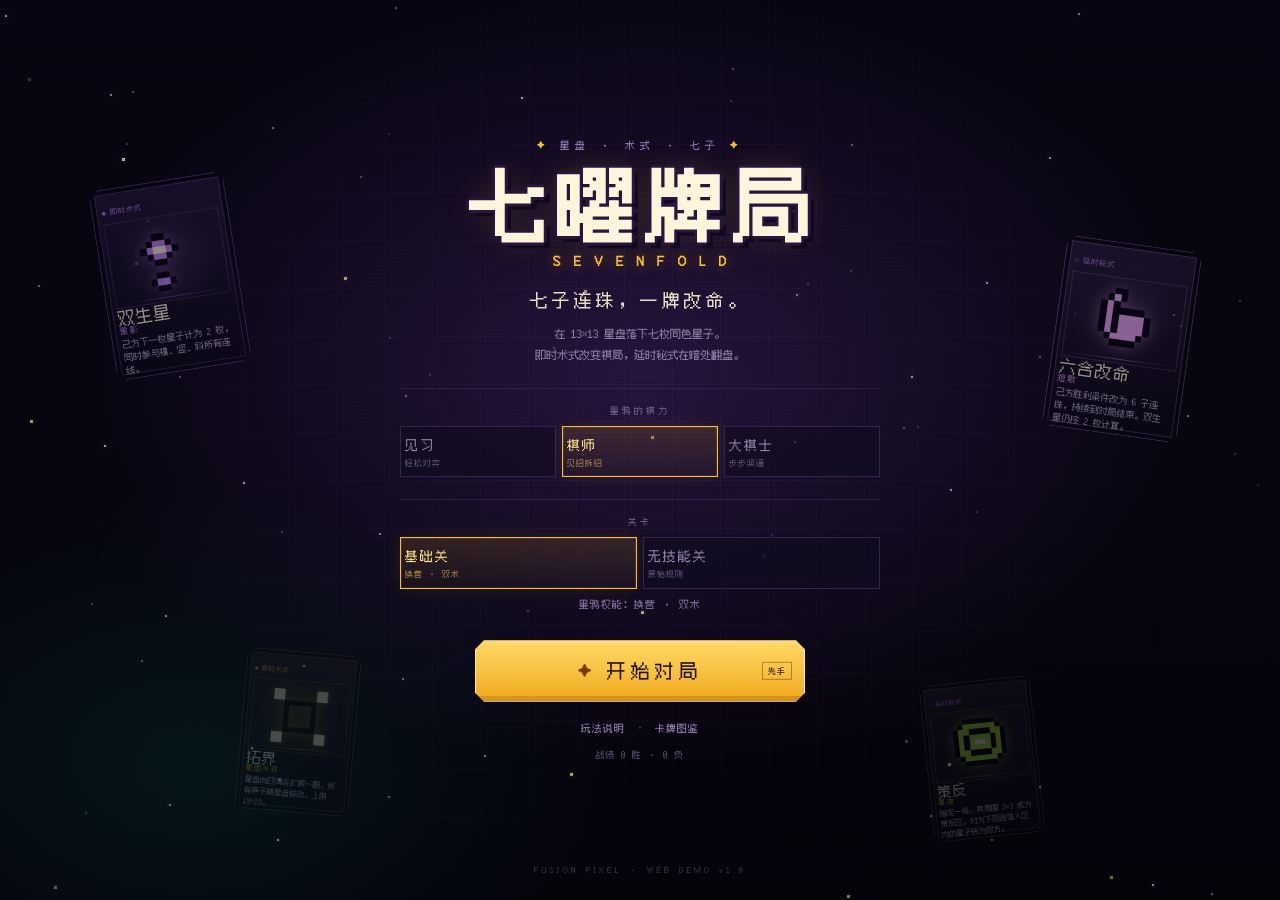
==== index.html @ 51d4e23a "七曜牌局 v0.3：关卡设置 + BOSS 权能（换营 / 双术），AI 强化" ====
<!DOCTYPE html>
<html lang="zh-CN">
<head>
  <meta charset="UTF-8">
  <meta name="viewport" content="width=device-width, initial-scale=1.0, viewport-fit=cover">
  <meta name="theme-color" content="#090711">
  <meta name="description" content="七曜牌局：七子连珠与卡牌术式结合的像素风策略游戏。">
  <title>七曜牌局 · SEVENFOLD</title>
  <link rel="icon" href="assets/favicon.svg" type="image/svg+xml">
  <link rel="stylesheet" href="styles.css">
</head>
<body>
  <div class="app" id="app">
    <div class="bg-layer" aria-hidden="true">
      <div class="bg-stars" id="bgStars"></div>
      <div class="bg-grid"></div>
      <div class="bg-glow bg-glow--a"></div>
      <div class="bg-glow bg-glow--b"></div>
      <div class="scanlines"></div>
    </div>

    <header class="topbar">
      <div class="brand">
        <span class="brand-sigil" aria-hidden="true">✦</span>
        <div class="brand-text">
          <strong>七曜牌局</strong>
          <span>SEVENFOLD</span>
        </div>
      </div>

      <div class="turn-hud" id="turnHud">
        <span class="turn-round" id="roundLabel">ROUND 01</span>
        <span class="turn-badge" id="turnBadge"><i></i>你的回合</span>
      </div>

      <nav class="top-actions" aria-label="游戏菜单">
        <button class="pixel-btn pixel-btn--ghost" id="helpBtn" type="button">玩法</button>
        <button class="pixel-btn pixel-btn--ghost" id="codexBtn" type="button">图鉴</button>
        <button class="icon-btn" id="soundBtn" type="button" aria-label="切换音效" aria-pressed="true" title="音效开关">
          <span class="sound-on">♪</span><span class="sound-off">×</span>
        </button>
      </nav>
    </header>

    <main class="game-grid" id="gameGrid">
      <aside class="panel rival-panel" aria-label="对手信息">
        <div class="panel-corners" aria-hidden="true"></div>
        <div class="rival-head">
          <div class="avatar avatar--ai" id="aiAvatar" aria-hidden="true"></div>
          <div>
            <p class="eyebrow">后手 · 弈者</p>
            <h2 class="fighter-name">墨鸦</h2>
            <p class="fighter-sub">THE CROW</p>
          </div>
        </div>

        <div class="goal-box">
          <span class="goal-label">胜利条件</span>
          <strong id="aiGoal">七子连珠</strong>
          <span class="goal-pips" id="aiGoalPips"></span>
        </div>

        <div class="rival-stats">
          <div class="stat">
            <span class="stat-label">手牌</span>
            <strong id="aiHandCount">5</strong>
          </div>
          <div class="stat">
            <span class="stat-label">牌库</span>
            <strong id="aiDeckCount">21</strong>
          </div>
          <div class="stat">
            <span class="stat-label">暗牌</span>
            <strong class="accent-violet" id="aiSecretCount">0</strong>
          </div>
        </div>

        <div class="secret-rail">
          <div class="rail-title"><span>墨鸦的暗牌</span><span class="rail-line"></span></div>
          <div class="secret-slots" id="aiSecrets">
            <span class="empty-note">尚无可疑气息</span>
          </div>
        </div>

        <div class="aura-line" id="aiAura" hidden>
          <span class="aura-icon">◈</span>
          <span id="aiAuraText"></span>
        </div>

        <div class="boss-line" id="bossLine" hidden>
          <span class="boss-tag">权能</span>
          <span id="bossSkillText"></span>
          <span class="boss-meter" id="bossCampMeter" hidden></span>
        </div>

        <blockquote class="crow-quote" id="crowQuote">“星路已定，何必挣扎。”</blockquote>

        <div class="panel-scan" aria-hidden="true"></div>
      </aside>

      <section class="board-stage" aria-label="星盘">
        <div class="board-hood">
          <div class="board-caption-top">
            <span class="tiny-label">ASTRAL BOARD</span>
            <span id="boardSizeLabel">13 × 13</span>
          </div>

          <div class="board-frame">
            <span class="frame-corner tl" aria-hidden="true"></span>
            <span class="frame-corner tr" aria-hidden="true"></span>
            <span class="frame-corner bl" aria-hidden="true"></span>
            <span class="frame-corner br" aria-hidden="true"></span>

            <div class="board-coords">
              <span class="coord-corner" aria-hidden="true">＋</span>
              <div class="coord-top" id="coordTop" aria-hidden="true"></div>
              <div class="coord-left" id="coordLeft" aria-hidden="true"></div>
              <div class="board" id="board" role="grid" aria-label="13乘13星盘"></div>
            </div>

            <div class="board-fx" id="boardFx" aria-hidden="true">
              <div class="fx-toast" id="fxToast"></div>
              <svg class="win-line" id="winLine" viewBox="0 0 100 100" preserveAspectRatio="none">
                <line id="winLineGlow" x1="0" y1="0" x2="100" y2="100"></line>
                <line id="winLineCore" x1="0" y1="0" x2="100" y2="100"></line>
              </svg>
            </div>
          </div>

          <div class="board-status">
            <span class="legend"><i class="legend-dot legend-dot--player"></i>星火 · 你</span>
            <span class="legend"><i class="legend-dot legend-dot--ai"></i>烬羽 · 墨鸦</span>
            <span class="legend legend--last"><i class="legend-dot legend-dot--last"></i>最后一手</span>
          </div>
        </div>
        <div class="board-hint" id="boardHint" aria-live="polite">点击手牌发动术式，或直接在星盘落子。</div>
      </section>

      <aside class="panel intel-panel" aria-label="情报与记录">
        <div class="panel-corners" aria-hidden="true"></div>
        <div class="card-inspector" id="cardInspector"></div>
        <div class="log-panel">
          <div class="rail-title">
            <span>战局记录</span>
            <span class="log-count" id="logCount">00</span>
          </div>
          <div class="log-list" id="logList" aria-live="polite"></div>
        </div>
      </aside>
    </main>

    <section class="player-dock" aria-label="你的手牌与操作">
      <div class="player-identity">
        <div class="avatar avatar--player" id="playerAvatar" aria-hidden="true"></div>
        <div class="identity-text">
          <p class="eyebrow">先手 · 星使</p>
          <h2 class="fighter-name">游星</h2>
          <div class="goal-inline">
            <span id="playerGoal">七子连珠</span>
            <span class="goal-pips" id="playerGoalPips"></span>
          </div>
        </div>
        <div class="player-badges" id="playerBadges"></div>
      </div>

      <div class="hand-zone">
        <div class="hand-head">
          <span class="hand-label">你的手牌 <b id="playerHandCount">5</b>/7</span>
          <span class="deck-counter">牌库 <b id="playerDeckCount">21</b> · 弃牌 <b id="playerDiscardCount">0</b></span>
        </div>
        <div class="hand" id="hand" role="list" aria-label="你的手牌"></div>
      </div>

      <div class="action-dock">
        <div class="phase-track" aria-hidden="true">
          <span data-phase="main">即时</span>
          <i></i>
          <span data-phase="place">落子</span>
          <i></i>
          <span data-phase="post">秘式</span>
        </div>
        <div class="action-buttons">
          <button class="pixel-btn pixel-btn--ghost" id="cancelBtn" type="button" hidden>取消选择</button>
          <button class="pixel-btn pixel-btn--primary" id="endTurnBtn" type="button" disabled>结束回合 <kbd>E</kbd></button>
        </div>
        <p class="action-hint" id="actionHint">选择一张即时术式，或直接落子。</p>
      </div>
    </section>

    <div class="screen title-screen" id="titleScreen">
      <div class="title-stars" aria-hidden="true"></div>
      <div class="title-cards" id="titleCards" aria-hidden="true"></div>
      <div class="title-content">
        <p class="title-kicker"><span>✦</span> 星盘 · 术式 · 七子 <span>✦</span></p>
        <h1 class="title-logo">
          <span class="title-logo-cn">七曜牌局</span>
          <span class="title-logo-en">SEVENFOLD</span>
        </h1>
        <p class="title-tagline">七子连珠，一牌改命。</p>
        <p class="title-desc">在 13×13 星盘落下七枚同色星子。<br>即时术式改变棋局，延时秘式在暗处翻盘。</p>

        <div class="difficulty-picker" id="difficultyPicker" role="group" aria-label="选择对手难度">
          <span class="difficulty-label">墨鸦的棋力</span>
          <div class="difficulty-options">
            <button type="button" class="diff-btn" data-diff="easy"><b>见习</b><small>轻松对弈</small></button>
            <button type="button" class="diff-btn is-active" data-diff="normal"><b>棋师</b><small>见招拆招</small></button>
            <button type="button" class="diff-btn" data-diff="hard"><b>大棋士</b><small>步步紧逼</small></button>
          </div>
        </div>

        <div class="difficulty-picker level-picker" id="levelPicker" role="group" aria-label="选择关卡">
          <span class="difficulty-label">关卡</span>
          <div class="difficulty-options">
            <button type="button" class="diff-btn" data-level="basic"><b>基础关</b><small>换营 · 双术</small></button>
            <button type="button" class="diff-btn" data-level="plain"><b>无技能关</b><small>原始规则</small></button>
          </div>
        </div>
        <p class="level-line" id="levelLine">墨鸦权能：换营 · 双术</p>

        <button class="start-btn" id="startBtn" type="button">
          <span class="start-glyph">✦</span>
          <span>开始对局</span>
          <small>先手</small>
        </button>

        <div class="title-links">
          <button type="button" data-open="help">玩法说明</button>
          <span>·</span>
          <button type="button" data-open="codex">卡牌图鉴</button>
        </div>
        <p class="record-line" id="recordLine">战绩 0 胜 · 0 负</p>
      </div>
      <p class="title-footer">FUSION PIXEL · WEB DEMO v1.0</p>
    </div>

    <div class="screen result-screen" id="resultScreen" hidden>
      <div class="result-panel">
        <p class="result-kicker" id="resultKicker">星盘终局</p>
        <h2 class="result-title" id="resultTitle">七曜归位</h2>
        <p class="result-sub" id="resultSub"></p>
        <div class="result-line" id="resultLine"></div>
        <div class="result-stats" id="resultStats"></div>
        <div class="result-actions">
          <button class="pixel-btn pixel-btn--primary" id="rematchBtn" type="button">再来一局</button>
          <button class="pixel-btn pixel-btn--ghost" id="backTitleBtn" type="button">返回标题</button>
        </div>
      </div>
    </div>

    <div class="modal" id="modal" hidden>
      <div class="modal-backdrop" data-close-modal></div>
      <section class="modal-card" role="dialog" aria-modal="true" aria-labelledby="modalTitle">
        <header class="modal-head">
          <div>
            <p class="eyebrow" id="modalKicker">ARCHIVE</p>
            <h2 id="modalTitle">档案</h2>
          </div>
          <button class="modal-close" type="button" data-close-modal aria-label="关闭">×</button>
        </header>
        <div class="modal-body" id="modalBody"></div>
      </section>
    </div>

    <div class="toast-layer" id="toastLayer" aria-live="assertive"></div>
  </div>

  <script src="js/cards.js"></script>
  <script src="js/levels.js"></script>
  <script src="js/engine.js"></script>
  <script src="js/ai.js"></script>
  <script src="js/ui.js"></script>
</body>
</html>
---- styles.css ----
/* =========================================================
   七曜牌局 · SEVENFOLD
   像素风 UI / 纯 CSS 视觉系统
   ========================================================= */

@font-face {
  font-family: "Fusion Pixel";
  src: url("assets/fusion-pixel.woff2") format("woff2");
  font-weight: 400;
  font-style: normal;
  font-display: swap;
}

:root {
  --bg: #07050f;
  --bg-deep: #04030a;
  --ink: #0a0716;
  --panel: #100b20;
  --panel-2: #17102c;
  --panel-3: #1d1436;
  --line: #2d2149;
  --line-soft: #211735;
  --line-bright: #524074;
  --text: #f2ead9;
  --text-soft: #c9c0dd;
  --muted: #9287ad;
  --dim: #6b6188;
  --player: #5eead4;
  --player-mid: #2dd4bf;
  --player-deep: #0f766e;
  --ai: #fb7185;
  --ai-mid: #f43f5e;
  --ai-deep: #9f1239;
  --gold: #fbbf24;
  --gold-pale: #fde68a;
  --gold-deep: #78500a;
  --violet: #c084fc;
  --violet-deep: #6d28d9;
  --danger: #fb7185;
  --font-pixel: "Fusion Pixel", "Microsoft YaHei", "PingFang SC", monospace;
  --font-ui: "Fusion Pixel", "Microsoft YaHei", "PingFang SC", sans-serif;
  --shadow-pixel: 4px 4px 0 rgba(0, 0, 0, 0.55);
  --frame-pad: 10px;
  --coord: 19px;
  --board-size: min(55vh, 590px);
}

* { box-sizing: border-box; }

html, body {
  margin: 0;
  padding: 0;
  min-height: 100%;
  background: var(--bg);
  color: var(--text);
  font-family: var(--font-ui);
  font-size: 14px;
  line-height: 1.55;
  -webkit-font-smoothing: none;
  -moz-osx-font-smoothing: grayscale;
  text-rendering: geometricPrecision;
}

body {
  min-height: 100dvh;
  overflow-x: hidden;
  background:
    radial-gradient(1200px 700px at 52% -10%, rgba(109, 40, 217, 0.14), transparent 60%),
    radial-gradient(800px 500px at 100% 100%, rgba(45, 212, 191, 0.06), transparent 65%),
    var(--bg);
}

button, input, textarea { font: inherit; color: inherit; }
button { -webkit-tap-highlight-color: transparent; }
::selection { background: var(--gold); color: #100b20; }

[hidden] { display: none !important; }

.sr-only {
  position: absolute !important;
  width: 1px; height: 1px;
  padding: 0; margin: -1px;
  overflow: hidden; clip: rect(0, 0, 0, 0);
  white-space: nowrap; border: 0;
}

:focus-visible {
  outline: 2px solid var(--gold);
  outline-offset: 3px;
}

/* ---------- background ---------- */

.bg-layer {
  position: fixed;
  inset: 0;
  z-index: 0;
  pointer-events: none;
  overflow: hidden;
}

.bg-stars, .title-stars {
  position: absolute;
  inset: 0;
  image-rendering: pixelated;
}

.bg-star {
  position: absolute;
  width: 2px;
  height: 2px;
  background: #c9c0dd;
  opacity: 0.32;
  box-shadow: 0 0 4px rgba(201, 192, 221, 0.5);
  animation: twinkle var(--dur, 3s) steps(2) infinite;
  animation-delay: var(--delay, 0s);
}

.bg-grid {
  position: absolute;
  inset: 0;
  opacity: 0.18;
  background-image:
    linear-gradient(rgba(90, 70, 130, 0.22) 1px, transparent 1px),
    linear-gradient(90deg, rgba(90, 70, 130, 0.22) 1px, transparent 1px);
  background-size: 40px 40px;
  mask-image: radial-gradient(circle at 50% 35%, black, transparent 74%);
}

.bg-glow {
  position: absolute;
  border-radius: 50%;
  filter: blur(80px);
  opacity: 0.45;
}
.bg-glow--a {
  width: 520px; height: 520px;
  left: 8%; top: 6%;
  background: rgba(45, 212, 191, 0.08);
}
.bg-glow--b {
  width: 620px; height: 620px;
  right: 3%; bottom: -10%;
  background: rgba(190, 24, 93, 0.08);
}

.scanlines {
  position: absolute;
  inset: 0;
  background: repeating-linear-gradient(
    to bottom,
    transparent 0,
    transparent 2px,
    rgba(0, 0, 0, 0.18) 3px,
    transparent 4px
  );
  opacity: 0.32;
  mix-blend-mode: multiply;
}

/* ---------- app shell ---------- */

.app {
  position: relative;
  z-index: 1;
  width: 100%;
  min-height: 100dvh;
  padding: 14px 22px 18px;
  display: flex;
  flex-direction: column;
  gap: 12px;
}

.topbar {
  height: 54px;
  flex: 0 0 auto;
  display: grid;
  grid-template-columns: 1fr auto 1fr;
  align-items: center;
  gap: 16px;
  border-bottom: 1px solid var(--line-soft);
  position: relative;
}
.topbar::after {
  content: "";
  position: absolute;
  left: 0; right: 0; bottom: -2px;
  height: 1px;
  background: linear-gradient(90deg, transparent, rgba(192, 132, 252, 0.25), transparent);
}

.brand {
  display: flex;
  align-items: center;
  gap: 10px;
  min-width: 0;
}
.brand-sigil {
  width: 34px;
  height: 34px;
  display: grid;
  place-items: center;
  color: var(--gold);
  font-size: 17px;
  background:
    linear-gradient(135deg, rgba(251, 191, 36, 0.16), rgba(192, 132, 252, 0.05));
  border: 1px solid #5d4522;
  clip-path: polygon(8px 0, calc(100% - 8px) 0, 100% 8px, 100% calc(100% - 8px), calc(100% - 8px) 100%, 8px 100%, 0 calc(100% - 8px), 0 8px);
  text-shadow: 0 0 10px rgba(251, 191, 36, 0.7);
}
.brand-text { display: flex; flex-direction: column; line-height: 1.05; }
.brand-text strong { font-size: 19px; letter-spacing: 3px; }
.brand-text span {
  font-size: 9px;
  color: var(--muted);
  letter-spacing: 3px;
  margin-top: 4px;
}

.turn-hud {
  display: flex;
  align-items: center;
  gap: 10px;
  padding: 5px 8px 5px 12px;
  border: 1px solid var(--line);
  background: rgba(15, 10, 30, 0.72);
  box-shadow: inset 0 0 18px rgba(109, 40, 217, 0.08);
  clip-path: polygon(6px 0, calc(100% - 6px) 0, 100% 6px, 100% calc(100% - 6px), calc(100% - 6px) 100%, 6px 100%, 0 calc(100% - 6px), 0 6px);
}
.turn-round {
  font-size: 10px;
  letter-spacing: 2px;
  color: var(--muted);
}
.turn-badge {
  display: inline-flex;
  align-items: center;
  gap: 7px;
  font-size: 12px;
  padding: 5px 9px;
  color: var(--player);
  background: rgba(45, 212, 191, 0.09);
  border: 1px solid rgba(94, 234, 212, 0.3);
  letter-spacing: 1px;
}
.turn-badge i {
  width: 5px; height: 5px;
  background: currentColor;
  box-shadow: 0 0 8px currentColor;
  animation: pulse 1.2s steps(2) infinite;
}
.turn-badge.is-ai { color: var(--ai); background: rgba(251, 113, 133, 0.09); border-color: rgba(251, 113, 133, 0.3); }
.turn-badge.is-over { color: var(--gold); background: rgba(251, 191, 36, 0.08); border-color: rgba(251, 191, 36, 0.25); }

.top-actions { display: flex; align-items: center; justify-content: flex-end; gap: 7px; }

.pixel-btn {
  position: relative;
  border: 1px solid var(--line-bright);
  background: #15102a;
  color: var(--text-soft);
  font-size: 12px;
  letter-spacing: 1px;
  padding: 8px 13px;
  cursor: pointer;
  box-shadow: 3px 3px 0 #04030a;
  transition: transform 90ms steps(2), background 90ms linear, color 90ms linear;
}
.pixel-btn:hover { background: #21183c; color: var(--text); transform: translate(-1px, -1px); box-shadow: 4px 4px 0 #04030a; }
.pixel-btn:active { transform: translate(2px, 2px); box-shadow: 1px 1px 0 #04030a; }
.pixel-btn:disabled { opacity: 0.34; cursor: not-allowed; transform: none; box-shadow: 2px 2px 0 #04030a; filter: grayscale(0.75); }
.pixel-btn--ghost { background: rgba(16, 11, 32, 0.7); }
.pixel-btn--primary {
  background: var(--gold);
  border-color: #ffe8a3;
  color: #1b1204;
  font-weight: 700;
  box-shadow: 3px 3px 0 #664306, inset 0 -3px 0 rgba(120, 80, 10, 0.3);
}
.pixel-btn--primary:hover { background: #ffd45c; color: #170f03; }
.pixel-btn kbd {
  font-size: 9px;
  border: 1px solid rgba(0, 0, 0, 0.3);
  padding: 0 3px;
  margin-left: 4px;
  background: rgba(255, 255, 255, 0.2);
}
.icon-btn {
  width: 35px; height: 35px;
  display: grid; place-items: center;
  border: 1px solid var(--line);
  background: rgba(16, 11, 32, 0.7);
  color: var(--muted);
  cursor: pointer;
  font-size: 16px;
}
.icon-btn:hover { color: var(--gold); border-color: var(--line-bright); }
.icon-btn .sound-off { display: none; }
.icon-btn.is-muted .sound-on { display: none; }
.icon-btn.is-muted .sound-off { display: inline; color: var(--ai); }

/* ---------- main grid ---------- */

.game-grid {
  flex: 1 1 auto;
  display: grid;
  grid-template-columns: 220px minmax(0, 1fr) 292px;
  gap: 16px;
  align-items: stretch;
  min-height: 0;
}

.panel {
  position: relative;
  background:
    linear-gradient(180deg, rgba(29, 20, 54, 0.86), rgba(12, 8, 25, 0.92)),
    repeating-linear-gradient(0deg, transparent 0 3px, rgba(255, 255, 255, 0.012) 3px 4px);
  border: 1px solid var(--line);
  box-shadow:
    inset 0 0 0 1px rgba(255, 255, 255, 0.018),
    inset 0 0 38px rgba(109, 40, 217, 0.07),
    0 8px 24px rgba(0, 0, 0, 0.25);
  padding: 14px;
  min-height: 0;
  overflow: hidden;
}
.panel-corners {
  position: absolute;
  inset: 0;
  pointer-events: none;
}
.panel-corners::before,
.panel-corners::after {
  content: "";
  position: absolute;
  width: 13px;
  height: 13px;
  border-color: rgba(251, 191, 36, 0.5);
  border-style: solid;
}
.panel-corners::before { left: 4px; top: 4px; border-width: 1px 0 0 1px; }
.panel-corners::after { right: 4px; bottom: 4px; border-width: 0 1px 1px 0; }

.eyebrow {
  margin: 0;
  color: var(--dim);
  font-size: 9px;
  letter-spacing: 2px;
  text-transform: uppercase;
}
.fighter-name {
  margin: 1px 0 0;
  font-size: 25px;
  line-height: 1.1;
  letter-spacing: 3px;
  text-shadow: 2px 2px 0 #04030a;
}
.fighter-sub { margin: 2px 0 0; font-size: 8px; color: var(--dim); letter-spacing: 3px; }

.rival-head {
  display: flex;
  align-items: center;
  gap: 10px;
  padding-bottom: 11px;
  border-bottom: 1px solid var(--line-soft);
}
.avatar {
  width: 58px;
  height: 58px;
  flex: 0 0 58px;
  position: relative;
  border: 1px solid var(--line-bright);
  background:
    radial-gradient(circle at 50% 40%, rgba(192, 132, 252, 0.16), transparent 60%),
    #0a0716;
  box-shadow: inset 0 0 15px rgba(0, 0, 0, 0.7);
  image-rendering: pixelated;
}
.avatar::after {
  content: "";
  position: absolute;
  inset: 3px;
  border: 1px solid rgba(255, 255, 255, 0.06);
  pointer-events: none;
}
.avatar svg { width: 100%; height: 100%; display: block; image-rendering: pixelated; }
.avatar--ai { border-color: rgba(251, 113, 133, 0.35); }
.avatar--player { border-color: rgba(94, 234, 212, 0.3); }

.goal-box {
  display: flex;
  align-items: center;
  flex-wrap: wrap;
  gap: 4px 8px;
  margin: 10px 0;
  padding: 7px 9px;
  border: 1px solid var(--line-soft);
  background: rgba(7, 5, 15, 0.48);
}
.goal-label { width: 100%; font-size: 8px; color: var(--dim); letter-spacing: 2px; }
.goal-box strong { font-size: 14px; letter-spacing: 1px; color: var(--gold-pale); }
.goal-pips { display: inline-flex; gap: 3px; }
.goal-pip {
  width: 5px; height: 10px;
  background: #2d2149;
  border: 1px solid #49356e;
}
.goal-pip.is-lit { background: var(--gold); border-color: var(--gold-pale); box-shadow: 0 0 6px rgba(251, 191, 36, 0.55); }
.goal-pip.is-lit.is-six { background: var(--violet); border-color: #e9d5ff; box-shadow: 0 0 6px rgba(192, 132, 252, 0.6); }

.rival-stats {
  display: grid;
  grid-template-columns: repeat(3, 1fr);
  gap: 5px;
}
.stat {
  border: 1px solid var(--line-soft);
  background: rgba(7, 5, 15, 0.4);
  padding: 5px 3px;
  text-align: center;
}
.stat-label { display: block; font-size: 8px; color: var(--dim); letter-spacing: 1px; }
.stat strong { display: block; font-size: 17px; line-height: 1.2; color: var(--text-soft); }
.accent-violet { color: var(--violet); }

.secret-rail { margin-top: 12px; }
.rail-title {
  display: flex;
  align-items: center;
  gap: 8px;
  font-size: 9px;
  letter-spacing: 2px;
  color: var(--dim);
  text-transform: uppercase;
}
.rail-line { flex: 1; height: 1px; background: var(--line-soft); }
.secret-slots {
  min-height: 62px;
  margin-top: 7px;
  display: flex;
  gap: 5px;
  flex-wrap: wrap;
  align-items: flex-start;
}
.empty-note { font-size: 10px; color: #514868; padding-top: 4px; }

.secret-card {
  width: 38px;
  height: 54px;
  position: relative;
  border: 1px solid #513775;
  background:
    repeating-linear-gradient(45deg, rgba(192, 132, 252, 0.12) 0 2px, transparent 2px 5px),
    linear-gradient(160deg, #261542, #110b21);
  box-shadow: 2px 2px 0 #04030a;
  display: grid;
  place-items: center;
  color: var(--violet);
  font-size: 14px;
}
.secret-card::after {
  content: "";
  position: absolute;
  inset: 3px;
  border: 1px solid rgba(192, 132, 252, 0.25);
}
.secret-card.is-own { border-color: var(--player-deep); background: linear-gradient(160deg, #0d3334, #0a1520); color: var(--player); }
.secret-card small {
  position: absolute;
  left: 50%;
  bottom: 3px;
  transform: translateX(-50%);
  font-size: 7px;
  color: var(--text-soft);
  white-space: nowrap;
  background: rgba(4, 3, 10, 0.8);
  padding: 0 2px;
}
.secret-stack { display: flex; align-items: flex-start; gap: 5px; flex-wrap: wrap; }

.crow-quote {
  margin: 12px 0 0;
  padding: 9px 10px 9px 12px;
  border-left: 2px solid rgba(251, 113, 133, 0.45);
  background: linear-gradient(90deg, rgba(251, 113, 133, 0.06), transparent);
  color: #b9a9c9;
  font-size: 11px;
  line-height: 1.7;
  min-height: 54px;
}
.crow-quote.is-thinking { color: var(--violet); }

.aura-line {
  margin-top: 8px;
  display: flex;
  align-items: center;
  gap: 6px;
  font-size: 10px;
  color: var(--gold-pale);
  border: 1px dashed rgba(251, 191, 36, 0.3);
  padding: 5px 7px;
  background: rgba(251, 191, 36, 0.04);
}
.aura-icon { color: var(--gold); }

/* 关卡选择（复用难度选择器样式，两列） */
.level-picker {
  margin-top: 12px;
  padding-top: 12px;
}
.level-picker .difficulty-options { grid-template-columns: repeat(2, 1fr); }
.level-line {
  margin-top: 8px;
  font-size: 10px;
  letter-spacing: 1px;
  color: #8a7aa6;
  text-align: center;
}

/* 墨鸦的 BOSS 权能 */
.boss-line {
  margin-top: 8px;
  display: flex;
  align-items: center;
  flex-wrap: wrap;
  gap: 7px;
  font-size: 10px;
  letter-spacing: 1px;
  color: #e0b7c0;
  border: 1px solid rgba(251, 113, 133, 0.3);
  padding: 5px 7px;
  background: rgba(251, 113, 133, 0.05);
}
.boss-tag {
  flex: none;
  padding: 0 5px;
  font-size: 9px;
  color: var(--danger, #fb7185);
  border: 1px solid rgba(251, 113, 133, 0.5);
}
.boss-meter { margin-left: auto; color: #9b8bb6; }
.boss-meter.is-warn { color: var(--gold); }
.boss-meter.is-armed { color: #fb7185; }

.panel-scan {
  position: absolute;
  left: 0; right: 0;
  height: 1px;
  top: 0;
  background: linear-gradient(90deg, transparent, rgba(192, 132, 252, 0.22), transparent);
  animation: scanPanel 7s linear infinite;
  pointer-events: none;
}

/* ---------- board ---------- */

.board-stage {
  min-width: 0;
  display: flex;
  flex-direction: column;
  align-items: center;
  justify-content: flex-start;
  gap: 8px;
}
.board-hood {
  width: min(100%, var(--board-size));
  max-width: 590px;
  position: relative;
}
.board-caption-top {
  display: flex;
  justify-content: space-between;
  align-items: center;
  padding: 0 2px 5px;
  font-size: 9px;
  color: var(--dim);
  letter-spacing: 2px;
}
.tiny-label { color: #6b5b8e; }
#boardSizeLabel { color: var(--gold-pale); }

.board-frame {
  position: relative;
  padding: var(--frame-pad);
  background:
    linear-gradient(135deg, rgba(64, 45, 100, 0.52), rgba(13, 9, 27, 0.94) 45%, rgba(48, 32, 76, 0.5)),
    #0c0818;
  border: 1px solid #49356e;
  box-shadow:
    inset 0 0 0 1px rgba(255, 255, 255, 0.035),
    inset 0 0 26px rgba(0, 0, 0, 0.75),
    0 0 0 4px #080512,
    0 0 0 5px rgba(82, 64, 116, 0.28),
    0 18px 50px rgba(0, 0, 0, 0.5);
}
.board-frame::before {
  content: "";
  position: absolute;
  inset: 4px;
  border: 1px solid rgba(251, 191, 36, 0.09);
  pointer-events: none;
  z-index: 5;
}
.frame-corner {
  position: absolute;
  width: 20px;
  height: 20px;
  border: 1px solid rgba(251, 191, 36, 0.5);
  z-index: 6;
  pointer-events: none;
}
.frame-corner.tl { left: -2px; top: -2px; border-right: 0; border-bottom: 0; }
.frame-corner.tr { right: -2px; top: -2px; border-left: 0; border-bottom: 0; }
.frame-corner.bl { left: -2px; bottom: -2px; border-right: 0; border-top: 0; }
.frame-corner.br { right: -2px; bottom: -2px; border-left: 0; border-top: 0; }

.board-coords {
  display: grid;
  grid-template-columns: var(--coord) minmax(0, 1fr);
  grid-template-rows: var(--coord) minmax(0, 1fr);
}
.coord-corner {
  display: grid;
  place-items: center;
  color: #4b3a69;
  font-size: 10px;
}
.coord-top {
  display: grid;
  grid-template-columns: repeat(var(--n), 1fr);
  align-items: center;
  color: #756594;
  font-size: 8px;
  letter-spacing: 1px;
}
.coord-top span { text-align: center; }
.coord-left {
  display: grid;
  grid-template-rows: repeat(var(--n), 1fr);
  align-items: center;
  color: #756594;
  font-size: 8px;
}
.coord-left span { text-align: center; }

.board {
  position: relative;
  display: grid;
  grid-template-columns: repeat(var(--n), minmax(0, 1fr));
  grid-template-rows: repeat(var(--n), minmax(0, 1fr));
  aspect-ratio: 1;
  width: 100%;
  background:
    radial-gradient(circle at 50% 46%, rgba(85, 62, 138, 0.3), transparent 62%),
    radial-gradient(circle at 14% 20%, rgba(94, 234, 212, 0.055), transparent 28%),
    repeating-linear-gradient(45deg, rgba(255, 255, 255, 0.012) 0 2px, transparent 2px 4px),
    #0b0818;
  box-shadow:
    inset 0 0 0 1px #4b3769,
    inset 0 0 0 2px rgba(0, 0, 0, 0.55),
    inset 0 0 52px rgba(0, 0, 0, 0.55);
  overflow: hidden;
  isolation: isolate;
  image-rendering: pixelated;
}
.board.is-expanding { animation: boardExpand 520ms steps(6); }

.cell {
  position: relative;
  min-width: 0;
  min-height: 0;
  padding: 0;
  border: 0;
  background: transparent;
  cursor: default;
  image-rendering: pixelated;
  background: rgba(255, 255, 255, 0.008);
  box-shadow:
    inset -1px 0 0 rgba(147, 117, 204, 0.27),
    inset 0 -1px 0 rgba(147, 117, 204, 0.27);
  z-index: 1;
}
.cell:nth-child(2n) { background: rgba(255, 255, 255, 0.018); }
.cell.is-star-point::after {
  content: "";
  position: absolute;
  left: 50%; top: 50%;
  width: 4px; height: 4px;
  transform: translate(-50%, -50%);
  background: #8b6bb0;
  box-shadow: 0 0 7px rgba(139, 107, 176, 0.65);
  pointer-events: none;
  z-index: 1;
}
.cell.playable { cursor: pointer; }
.cell.playable::before {
  content: "";
  position: absolute;
  inset: 10%;
  border: 1px solid transparent;
  background: transparent;
  opacity: 0;
  transition: opacity 80ms linear;
  pointer-events: none;
  z-index: 2;
}
.cell.playable:hover::before,
.cell.playable:focus-visible::before {
  opacity: 1;
  border-color: rgba(251, 191, 36, 0.38);
  background: radial-gradient(circle, rgba(251, 191, 36, 0.2), transparent 68%);
}
.cell.playable:hover .ghost-stone,
.cell.playable:focus-visible .ghost-stone { opacity: 0.24; transform: translate(-50%, -50%) scale(1); }
.cell.playable:hover { z-index: 4; }
.cell:focus-visible { outline: 2px solid var(--gold); outline-offset: -2px; z-index: 4; }

.ghost-stone {
  position: absolute;
  left: 50%; top: 50%;
  width: 68%; height: 68%;
  transform: translate(-50%, -50%) scale(0.7);
  clip-path: polygon(26% 0, 74% 0, 100% 26%, 100% 74%, 74% 100%, 26% 100%, 0 74%, 0 26%);
  background: var(--player);
  opacity: 0;
  transition: opacity 90ms linear, transform 120ms steps(3);
  pointer-events: none;
  z-index: 2;
}

.cell.is-target,
.cell.is-target-soft { cursor: crosshair; z-index: 4; }
.cell.is-target-soft:hover {
  background: rgba(251, 191, 36, 0.13);
  box-shadow: inset 0 0 0 1px rgba(251, 191, 36, 0.5);
}
.cell.is-target .target-mark {
  position: absolute;
  inset: 9%;
  border: 1px solid rgba(251, 191, 36, 0.68);
  box-shadow: inset 0 0 10px rgba(251, 191, 36, 0.12);
  animation: targetPulse 1.2s steps(2) infinite;
  pointer-events: none;
  z-index: 3;
}
.cell.is-target .target-mark::before,
.cell.is-target .target-mark::after {
  content: "";
  position: absolute;
  width: 4px; height: 4px;
  background: var(--gold);
}
.cell.is-target .target-mark::before { left: -1px; top: -1px; }
.cell.is-target .target-mark::after { right: -1px; bottom: -1px; }
.cell.is-target:hover { background: rgba(251, 191, 36, 0.13); }

.cell.is-move-dest { cursor: pointer; z-index: 4; }
.cell.is-move-dest .move-arrow {
  position: absolute;
  inset: 10%;
  display: grid;
  place-items: center;
  color: var(--gold-pale);
  font-size: 13px;
  background: rgba(251, 191, 36, 0.08);
  border: 1px dashed rgba(251, 191, 36, 0.42);
  animation: targetPulse 1s steps(2) infinite;
  pointer-events: none;
  z-index: 3;
}
.cell.is-move-dest:hover { background: rgba(251, 191, 36, 0.17); }
.cell.is-selected-piece { z-index: 4; }
.cell.is-selected-piece::before {
  content: "";
  position: absolute;
  inset: 5%;
  border: 1px solid var(--gold);
  box-shadow: 0 0 12px rgba(251, 191, 36, 0.5), inset 0 0 12px rgba(251, 191, 36, 0.2);
  z-index: 5;
  pointer-events: none;
  animation: targetPulse 1s steps(2) infinite;
}
.cell.is-forced { z-index: 4; }
.cell.is-forced .force-mark {
  position: absolute;
  inset: 10%;
  border: 1px solid rgba(244, 63, 94, 0.75);
  z-index: 3;
  pointer-events: none;
  animation: forcePulse 1.1s steps(2) infinite;
}
.cell.is-forced .force-mark::before {
  content: "钉";
  position: absolute;
  right: -2px;
  top: -9px;
  font-size: 8px;
  color: #fecdd3;
  background: #7f1d1d;
  padding: 0 2px;
  border: 1px solid #fb7185;
}
.cell.is-sealed .seal-mark {
  position: absolute;
  inset: 4%;
  z-index: 2;
  border: 1px dashed rgba(251, 113, 133, 0.38);
  background: repeating-linear-gradient(45deg, rgba(251, 113, 133, 0.1) 0 3px, transparent 3px 7px);
  display: grid;
  place-items: center;
  color: rgba(251, 113, 133, 0.65);
  font-size: 9px;
  pointer-events: none;
}
.cell.is-sealed .seal-mark::before { content: "封"; }
.cell.is-zone .zone-mark {
  position: absolute;
  inset: 0;
  background:
    radial-gradient(circle at 50% 50%, rgba(163, 230, 53, 0.13), transparent 68%),
    repeating-linear-gradient(135deg, rgba(163, 230, 53, 0.05) 0 2px, transparent 2px 6px);
  border: 1px solid rgba(163, 230, 53, 0.13);
  z-index: 1;
  pointer-events: none;
}
.cell.is-zone .zone-mark::after {
  content: "◉";
  position: absolute;
  left: 50%; top: 50%;
  transform: translate(-50%, -50%);
  color: rgba(190, 242, 100, 0.38);
  font-size: 11px;
}
.cell.is-zone-center .zone-mark::after { color: #d9f99d; text-shadow: 0 0 8px #84cc16; }
.cell.is-last .last-mark {
  position: absolute;
  right: 7%;
  top: 7%;
  width: 4px; height: 4px;
  background: var(--gold-pale);
  box-shadow: 0 0 7px var(--gold);
  z-index: 6;
  animation: pulse 900ms steps(2) infinite;
}
.target-mark,
.move-arrow,
.force-mark,
.seal-mark,
.zone-mark,
.last-mark { display: none; }
.cell.is-target .target-mark { display: block; }
.cell.is-move-dest .move-arrow { display: grid; }
.cell.is-forced .force-mark { display: block; }
.cell.is-sealed .seal-mark { display: grid; }
.cell.is-zone .zone-mark { display: block; }
.cell.is-last .last-mark { display: block; }

/* ---------- stones ---------- */

.stone {
  position: absolute;
  left: 50%;
  top: 50%;
  width: 82%;
  height: 82%;
  transform: translate(-50%, -50%);
  z-index: 3;
  pointer-events: none;
  background: var(--s-edge, #04110f);
  filter: drop-shadow(0 3px 0 rgba(0, 0, 0, 0.55));
}
.stone::before {
  content: "";
  position: absolute;
  inset: 7%;
  clip-path: polygon(26% 0, 74% 0, 100% 26%, 100% 74%, 74% 100%, 26% 100%, 0 74%, 0 26%);
  background:
    linear-gradient(135deg, var(--s-hi) 0 11%, transparent 11%),
    linear-gradient(315deg, rgba(0, 0, 0, 0.5) 0 17%, transparent 17%),
    linear-gradient(120deg, var(--s-1) 0, var(--s-2) 34%, var(--s-2) 52%, var(--s-3) 100%);
}
.stone::after {
  content: "";
  position: absolute;
  left: 23%;
  top: 16%;
  width: 34%;
  height: 16%;
  background: var(--s-glint);
  clip-path: polygon(0 0, 100% 0, 70% 100%, 10% 100%);
  opacity: 0.9;
  z-index: 1;
}
.stone--player {
  --s-edge: #021f1d;
  --s-1: #d8fff9;
  --s-2: #35e6cf;
  --s-3: #08706a;
  --s-hi: rgba(255, 255, 255, 0.52);
  --s-glint: #ebfffc;
  filter: drop-shadow(0 0 8px rgba(45, 212, 191, 0.55)) drop-shadow(0 3px 0 rgba(0, 0, 0, 0.5));
}
.stone--ai {
  --s-edge: #270510;
  --s-1: #ffe0e5;
  --s-2: #fb7185;
  --s-3: #9f1239;
  --s-hi: rgba(255, 255, 255, 0.45);
  --s-glint: #ffe9ed;
  filter: drop-shadow(0 0 8px rgba(251, 113, 133, 0.5)) drop-shadow(0 3px 0 rgba(0, 0, 0, 0.5));
}
.stone.is-pixel { background: transparent; overflow: visible; }
.stone.is-pixel::before,
.stone.is-pixel::after { display: none; }
.stone.is-pixel svg {
  position: relative;
  z-index: 1;
  width: 100%;
  height: 100%;
  display: block;
  image-rendering: pixelated;
}
.stone.is-converted {
  filter: drop-shadow(0 0 9px rgba(192, 132, 252, 0.8)) drop-shadow(0 3px 0 rgba(0, 0, 0, 0.45));
}
.stone.is-new { animation: stoneDrop 420ms steps(5) both; }
.stone.is-double { width: 86%; height: 86%; filter: drop-shadow(0 0 9px rgba(251, 191, 36, 0.65)) drop-shadow(0 3px 0 rgba(0, 0, 0, 0.5)); }
.double-mark {
  position: absolute;
  right: -8%;
  bottom: -9%;
  z-index: 5;
  font-size: 8px;
  line-height: 1;
  padding: 2px 3px;
  background: #241505;
  color: #fde68a;
  border: 1px solid #a16207;
  box-shadow: 1px 1px 0 #000;
}
.shield-mark {
  position: absolute;
  left: -6%;
  top: -8%;
  z-index: 6;
  font-size: 10px;
  line-height: 1;
  color: #fef3c7;
  text-shadow: 0 0 6px #f59e0b, 1px 1px 0 #000;
  animation: shieldFloat 2s steps(4) infinite;
}
.converted-mark {
  position: absolute;
  left: -7%;
  bottom: -7%;
  z-index: 6;
  font-size: 9px;
  line-height: 1;
  color: #e9d5ff;
  text-shadow: 0 0 7px #a855f7, 1px 1px 0 #000;
}

/* ---------- board fx / status ---------- */

.board-fx {
  position: absolute;
  left: calc(var(--frame-pad) + var(--coord));
  top: calc(var(--frame-pad) + var(--coord));
  right: var(--frame-pad);
  bottom: var(--frame-pad);
  z-index: 20;
  pointer-events: none;
  overflow: hidden;
}
.fx-toast {
  position: absolute;
  left: 50%;
  top: 8%;
  transform: translate(-50%, -10px);
  padding: 7px 12px;
  background: rgba(8, 5, 17, 0.92);
  border: 1px solid var(--gold);
  color: var(--gold-pale);
  font-size: 11px;
  letter-spacing: 1px;
  opacity: 0;
  white-space: nowrap;
  box-shadow: 0 0 16px rgba(251, 191, 36, 0.2);
  z-index: 3;
}
.fx-toast.is-show { animation: fxToast 1500ms steps(6) both; }
.win-line { position: absolute; inset: 0; width: 100%; height: 100%; opacity: 0; overflow: visible; }
.win-line.is-show { opacity: 1; }
.win-line line { stroke-linecap: square; }
#winLineGlow { stroke: rgba(251, 191, 36, 0.35); stroke-width: 2.4; filter: blur(1px); }
#winLineCore { stroke: #fff3c4; stroke-width: 0.6; filter: drop-shadow(0 0 2px #fbbf24); }
.fx-particle {
  position: absolute;
  z-index: 4;
  pointer-events: none;
  box-shadow: 0 0 5px currentColor;
}
.board.is-targeting {
  box-shadow:
    inset 0 0 0 2px rgba(251, 191, 36, 0.34),
    inset 0 0 0 3px rgba(0, 0, 0, 0.5),
    inset 0 0 52px rgba(0, 0, 0, 0.55);
}
.board.is-shaking { animation: boardShake 300ms steps(4); }
.board.is-flashing { animation: boardFlash 420ms steps(4); }

.board-status {
  display: flex;
  align-items: center;
  gap: 11px;
  flex-wrap: wrap;
  padding: 7px 2px 0;
  font-size: 9px;
  color: var(--dim);
}
.legend { display: inline-flex; align-items: center; gap: 4px; }
.legend-dot { width: 7px; height: 7px; display: inline-block; }
.legend-dot--player { background: var(--player); box-shadow: 0 0 5px rgba(94, 234, 212, 0.5); }
.legend-dot--ai { background: var(--ai); box-shadow: 0 0 5px rgba(251, 113, 133, 0.5); }
.legend-dot--last { background: var(--gold); box-shadow: 0 0 5px rgba(251, 191, 36, 0.6); animation: pulse 1s steps(2) infinite; }

.board-hint {
  width: min(100%, var(--board-size));
  max-width: 590px;
  min-height: 34px;
  display: flex;
  align-items: center;
  justify-content: center;
  text-align: center;
  padding: 6px 10px;
  font-size: 11px;
  color: var(--text-soft);
  background: linear-gradient(90deg, transparent, rgba(109, 40, 217, 0.1), transparent);
  border-top: 1px solid rgba(82, 64, 116, 0.25);
  border-bottom: 1px solid rgba(82, 64, 116, 0.25);
}
.board-hint.is-warn { color: var(--gold-pale); }
.board-hint.is-danger { color: #fecdd3; }

/* ---------- player dock ---------- */

.player-dock {
  flex: 0 0 auto;
  display: grid;
  grid-template-columns: 214px minmax(0, 1fr) 236px;
  gap: 16px;
  align-items: stretch;
  min-height: 196px;
  padding: 10px 14px;
  position: relative;
  background:
    linear-gradient(180deg, rgba(21, 14, 40, 0.9), rgba(8, 5, 17, 0.96)),
    repeating-linear-gradient(90deg, transparent 0 4px, rgba(255, 255, 255, 0.012) 4px 5px);
  border: 1px solid var(--line);
  box-shadow:
    inset 0 1px 0 rgba(255, 255, 255, 0.04),
    inset 0 0 40px rgba(45, 212, 191, 0.035);
}
.player-dock::before {
  content: "";
  position: absolute;
  left: 0; right: 0; top: -1px;
  height: 1px;
  background: linear-gradient(90deg, transparent, rgba(94, 234, 212, 0.3), transparent);
}

.player-identity {
  display: flex;
  align-items: center;
  gap: 10px;
  min-width: 0;
  padding-right: 12px;
  border-right: 1px solid var(--line-soft);
  position: relative;
}
.player-identity .avatar { width: 54px; height: 54px; flex-basis: 54px; }
.identity-text { min-width: 0; }
.identity-text .fighter-name { font-size: 22px; }
.goal-inline {
  display: flex;
  align-items: center;
  gap: 6px;
  font-size: 10px;
  color: var(--gold-pale);
  margin-top: 4px;
}
.player-badges {
  position: absolute;
  left: 0;
  bottom: 2px;
  display: flex;
  gap: 4px;
  flex-wrap: wrap;
}
.badge {
  font-size: 8px;
  padding: 2px 5px;
  border: 1px solid var(--line-bright);
  background: rgba(7, 5, 15, 0.7);
  color: var(--text-soft);
  letter-spacing: 1px;
}
.badge--shield { color: var(--gold-pale); border-color: #78500a; }
.badge--silence { color: var(--ai); border-color: var(--ai-deep); }
.badge--aura { color: var(--violet); border-color: var(--violet-deep); }

.hand-zone { min-width: 0; display: flex; flex-direction: column; align-items: center; }
.hand-head {
  width: 100%;
  display: flex;
  justify-content: space-between;
  align-items: center;
  font-size: 9px;
  color: var(--dim);
  padding: 0 2px 4px;
  letter-spacing: 1px;
}
.hand-label b { color: var(--text-soft); }
.deck-counter b { color: var(--muted); }

.hand {
  width: 100%;
  min-height: 156px;
  display: flex;
  align-items: flex-end;
  justify-content: center;
  padding: 3px 16px 10px;
  perspective: 800px;
}
.hand-empty {
  align-self: center;
  font-size: 11px;
  color: var(--dim);
  border: 1px dashed var(--line);
  padding: 14px 22px;
}

.card {
  --accent: var(--gold);
  --accent-soft: rgba(251, 191, 36, 0.16);
  position: relative;
  flex: 0 0 auto;
  width: 108px;
  height: 164px;
  margin-left: var(--overlap, -18px);
  padding: 6px;
  display: grid;
  grid-template-rows: 10px var(--art-h, 64px) var(--name-h, 22px) 12px minmax(0, 1fr) 16px;
  row-gap: 0;
  border: 1px solid color-mix(in srgb, var(--accent) 45%, #1c1330);
  background:
    linear-gradient(180deg, color-mix(in srgb, var(--accent) 9%, #17102c), #0d0919 55%),
    #0d0919;
  color: var(--text);
  text-align: left;
  cursor: pointer;
  clip-path: polygon(7px 0, calc(100% - 7px) 0, 100% 7px, 100% calc(100% - 7px), calc(100% - 7px) 100%, 7px 100%, 0 calc(100% - 7px), 0 7px);
  transform: rotate(var(--rot, 0deg)) translateY(var(--lift, 0px));
  transform-origin: 50% 100%;
  transition: transform 120ms steps(3), filter 120ms linear, opacity 120ms linear;
  filter: drop-shadow(0 5px 0 #04030a) drop-shadow(0 0 0 transparent);
  image-rendering: pixelated;
  box-shadow: inset 0 0 0 3px #0b0716, inset 0 0 0 4px color-mix(in srgb, var(--accent) 24%, transparent);
  z-index: var(--zi, 1);
}
.card:first-child { margin-left: 0; }
.card:hover,
.card:focus-visible,
.card.is-selected {
  transform: rotate(0deg) translateY(-12px) scale(1.04);
  z-index: 30;
  filter: drop-shadow(0 9px 0 #04030a) drop-shadow(0 0 13px color-mix(in srgb, var(--accent) 45%, transparent));
}
.card.is-selected {
  transform: rotate(0deg) translate(-5px, -12px) scale(1.04);
  box-shadow: inset 0 0 0 3px #0b0716, inset 0 0 0 4px var(--gold);
}
.card.is-disabled { opacity: 0.48; filter: grayscale(0.55) drop-shadow(0 4px 0 #04030a); cursor: not-allowed; }
.card.is-disabled:hover { transform: rotate(var(--rot, 0deg)) translateY(0); filter: grayscale(0.55) drop-shadow(0 4px 0 #04030a); }
.card.is-unaffordable { opacity: 0.55; }

.card-type {
  display: inline-flex;
  align-items: center;
  gap: 3px;
  font-size: 7px;
  line-height: 1;
  color: var(--accent);
  letter-spacing: 1px;
}
.card-type::before { content: "◆"; font-size: 5px; }
.card-type--delayed { color: var(--violet); }
.card-type--delayed::before { content: "◇"; }
.card-shortcut {
  position: absolute;
  right: 7px;
  top: 6px;
  font-size: 7px;
  color: var(--dim);
}

.card-art {
  position: relative;
  height: calc(var(--art-h, 64px) - 4px);
  margin: 3px 0 1px;
  display: grid;
  place-items: center;
  background:
    linear-gradient(135deg, var(--accent-soft), transparent 65%),
    repeating-linear-gradient(0deg, rgba(255, 255, 255, 0.025) 0 1px, transparent 1px 3px);
  border: 1px solid color-mix(in srgb, var(--accent) 22%, transparent);
  overflow: hidden;
}
.card-art::before {
  content: "";
  position: absolute;
  inset: 0;
  background: radial-gradient(circle at 50% 50%, color-mix(in srgb, var(--accent) 16%, transparent), transparent 70%);
}
.card-art .pixel-icon { width: 42px; height: 42px; position: relative; z-index: 1; filter: drop-shadow(0 0 6px color-mix(in srgb, var(--accent) 35%, transparent)); }
.card-art::after {
  content: "";
  position: absolute;
  left: 4px; right: 4px; bottom: 3px;
  height: 1px;
  background: linear-gradient(90deg, transparent, color-mix(in srgb, var(--accent) 45%, transparent), transparent);
}

.card-name {
  display: block;
  font-size: 15px;
  line-height: 1;
  letter-spacing: 1px;
  color: #fff8e8;
  text-shadow: 1px 1px 0 #000;
  white-space: nowrap;
  overflow: hidden;
  text-overflow: ellipsis;
  align-self: end;
}
.card-epithet {
  display: block;
  font-size: 8px;
  line-height: 1;
  color: var(--accent);
  letter-spacing: 2px;
  align-self: center;
}
.card-desc {
  display: -webkit-box;
  -webkit-line-clamp: 2;
  -webkit-box-orient: vertical;
  overflow: hidden;
  margin-top: 3px;
  font-size: 9px;
  line-height: 1.45;
  color: #c6bad8;
}
.card-bottom {
  display: flex;
  align-items: center;
  justify-content: space-between;
  font-size: 7px;
  line-height: 1;
  color: var(--dim);
  border-top: 1px solid rgba(255, 255, 255, 0.07);
  padding-top: 2px;
  align-self: end;
}
.card-bottom em { font-style: normal; color: var(--accent); }
.card.is-selected .card-bottom em::before { content: "▸ "; }

.hand.is-busy .card { pointer-events: none; }

.action-dock {
  display: flex;
  flex-direction: column;
  justify-content: center;
  gap: 8px;
  padding-left: 14px;
  border-left: 1px solid var(--line-soft);
}
.phase-track {
  display: flex;
  align-items: center;
  gap: 5px;
  font-size: 8px;
  color: #5c5078;
  letter-spacing: 1px;
}
.phase-track i { flex: 1; height: 1px; background: #2d2149; }
.phase-track span { padding: 2px 4px; border: 1px solid transparent; }
.phase-track span.is-active { color: var(--gold-pale); border-color: #6b4c16; background: rgba(251, 191, 36, 0.07); }
.phase-track span.is-done { color: var(--player); border-color: rgba(94, 234, 212, 0.25); }
.action-buttons { display: flex; gap: 7px; justify-content: flex-end; }
.action-buttons .pixel-btn { flex: 1; padding: 9px 8px; }
.action-hint {
  margin: 0;
  min-height: 30px;
  font-size: 10px;
  line-height: 1.5;
  color: var(--muted);
  text-align: right;
}
.action-hint b { color: var(--gold-pale); }

/* ---------- inspector + log ---------- */

.intel-panel {
  display: flex;
  flex-direction: column;
  gap: 10px;
  padding: 12px;
}
.card-inspector {
  flex: 0 0 auto;
  min-height: 250px;
  position: relative;
  border: 1px solid var(--line-soft);
  background:
    radial-gradient(circle at 80% 0%, rgba(192, 132, 252, 0.08), transparent 55%),
    rgba(7, 5, 15, 0.4);
  padding: 11px;
  overflow: hidden;
}
.inspector-empty {
  height: 100%;
  min-height: 225px;
  display: flex;
  flex-direction: column;
  align-items: center;
  justify-content: center;
  gap: 8px;
  text-align: center;
  color: var(--dim);
}
.inspector-sigil {
  font-size: 26px;
  color: #513875;
  text-shadow: 0 0 18px rgba(192, 132, 252, 0.3);
  animation: floatSlow 4s steps(8) infinite;
}
.inspector-empty strong { font-size: 12px; color: var(--muted); letter-spacing: 2px; }
.inspector-empty p { margin: 0; font-size: 10px; line-height: 1.7; max-width: 210px; }

.inspector-card { display: flex; flex-direction: column; height: 100%; }
.inspector-head { display: flex; gap: 9px; align-items: center; }
.inspector-icon {
  width: 55px; height: 55px;
  flex: 0 0 55px;
  display: grid;
  place-items: center;
  border: 1px solid color-mix(in srgb, var(--accent) 35%, #1c1330);
  background: linear-gradient(135deg, color-mix(in srgb, var(--accent) 13%, transparent), rgba(7, 5, 15, 0.4));
}
.inspector-icon .pixel-icon { width: 40px; height: 40px; }
.inspector-title { min-width: 0; }
.inspector-title h3 { margin: 1px 0 0; font-size: 19px; letter-spacing: 2px; line-height: 1.1; }
.inspector-title .card-type { margin-bottom: 3px; }
.inspector-title p { margin: 3px 0 0; font-size: 9px; color: var(--dim); letter-spacing: 1px; }
.inspector-desc {
  margin: 9px 0 8px;
  font-size: 10px;
  line-height: 1.75;
  color: var(--text-soft);
  border-top: 1px solid var(--line-soft);
  padding-top: 8px;
}
.inspector-meta {
  display: flex;
  flex-wrap: wrap;
  gap: 4px;
  margin-bottom: 8px;
}
.meta-chip {
  font-size: 8px;
  color: var(--muted);
  border: 1px solid var(--line);
  padding: 2px 5px;
  background: rgba(7, 5, 15, 0.45);
}
.meta-chip.is-accent { color: var(--accent); border-color: color-mix(in srgb, var(--accent) 35%, transparent); }
.inspector-target {
  font-size: 9px;
  line-height: 1.6;
  color: var(--gold-pale);
  border: 1px dashed rgba(251, 191, 36, 0.28);
  background: rgba(251, 191, 36, 0.04);
  padding: 5px 7px;
  margin-bottom: 8px;
}
.inspector-actions { margin-top: auto; display: flex; gap: 5px; }
.inspector-actions .pixel-btn { flex: 1; padding: 8px 6px; font-size: 10px; }

.log-panel {
  flex: 1 1 auto;
  min-height: 0;
  display: flex;
  flex-direction: column;
  border-top: 1px solid var(--line-soft);
  padding-top: 9px;
}
.log-count { color: #584b73; font-size: 8px; }
.log-list {
  flex: 1 1 auto;
  min-height: 90px;
  max-height: 245px;
  overflow-y: auto;
  margin-top: 6px;
  padding-right: 3px;
  scrollbar-width: thin;
  scrollbar-color: #32244f transparent;
}
.log-list::-webkit-scrollbar { width: 5px; }
.log-list::-webkit-scrollbar-thumb { background: #32244f; }
.log-entry {
  position: relative;
  padding: 3px 0 4px 11px;
  font-size: 10px;
  line-height: 1.6;
  color: #a99dc1;
  border-bottom: 1px solid rgba(45, 33, 73, 0.35);
}
.log-entry::before {
  content: "";
  position: absolute;
  left: 1px;
  top: 9px;
  width: 3px; height: 3px;
  background: #49356e;
}
.log-entry.is-player { color: #b8eadf; }
.log-entry.is-player::before { background: var(--player); }
.log-entry.is-ai { color: #e3b6c0; }
.log-entry.is-ai::before { background: var(--ai); }
.log-entry.is-system { color: #8e7ca9; }
.log-entry.is-system::before { background: var(--gold); }
.log-entry.is-reveal { color: var(--gold-pale); background: rgba(251, 191, 36, 0.035); }
.log-entry.is-danger { color: #fecdd3; background: rgba(251, 113, 133, 0.06); }
.log-entry b { color: #fff3d8; font-weight: 400; }
.log-entry em { font-style: normal; color: var(--gold-pale); }
.log-entry small { display: block; font-size: 8px; color: #6b5e85; margin-top: 1px; }

/* ---------- title screen ---------- */

.screen {
  position: fixed;
  inset: 0;
  z-index: 100;
  display: flex;
  align-items: center;
  justify-content: center;
  overflow: hidden;
}
.title-screen {
  background:
    radial-gradient(900px 600px at 50% 42%, rgba(85, 45, 130, 0.4), transparent 65%),
    radial-gradient(600px 400px at 15% 85%, rgba(13, 148, 136, 0.13), transparent 70%),
    linear-gradient(180deg, #080512, #04030a);
}
.title-screen::before {
  content: "";
  position: absolute;
  inset: 0;
  background-image:
    linear-gradient(rgba(120, 90, 160, 0.08) 1px, transparent 1px),
    linear-gradient(90deg, rgba(120, 90, 160, 0.08) 1px, transparent 1px);
  background-size: 48px 48px;
  mask-image: radial-gradient(circle at 50% 45%, black, transparent 72%);
}
.title-screen::after {
  content: "";
  position: absolute;
  inset: 0;
  background: repeating-linear-gradient(to bottom, transparent 0 3px, rgba(0, 0, 0, 0.2) 3px 4px);
  opacity: 0.35;
  pointer-events: none;
}
.title-screen.is-leaving {
  opacity: 0;
  transform: scale(1.02);
  transition: opacity 300ms linear, transform 300ms steps(4);
  pointer-events: none;
}

.title-content {
  position: relative;
  z-index: 5;
  width: min(92vw, 520px);
  display: flex;
  flex-direction: column;
  align-items: center;
  text-align: center;
  padding: 20px;
}
.title-kicker {
  margin: 0 0 12px;
  font-size: 10px;
  letter-spacing: 5px;
  color: #9d87c2;
  display: flex;
  align-items: center;
  gap: 10px;
}
.title-kicker span { color: var(--gold); font-size: 8px; }
.title-logo {
  margin: 0;
  display: flex;
  flex-direction: column;
  align-items: center;
  line-height: 1;
}
.title-logo-cn {
  font-size: clamp(48px, 7.5vw, 78px);
  letter-spacing: 10px;
  color: #fff5da;
  text-shadow:
    3px 0 0 #2b143d, -3px 0 0 #2b143d, 0 3px 0 #2b143d, 0 -3px 0 #2b143d,
    6px 6px 0 #100a1e,
    0 0 30px rgba(251, 191, 36, 0.18);
  padding-left: 10px;
}
.title-logo-en {
  margin-top: 12px;
  font-size: 13px;
  letter-spacing: 13px;
  color: var(--gold);
  text-shadow: 0 0 14px rgba(251, 191, 36, 0.55);
  padding-left: 13px;
}
.title-tagline {
  margin: 18px 0 0;
  font-size: 18px;
  letter-spacing: 4px;
  color: #e8dcc4;
}
.title-desc {
  margin: 10px 0 0;
  color: #9486ab;
  font-size: 11px;
  line-height: 1.9;
}
.difficulty-picker {
  width: 100%;
  margin-top: 22px;
  padding-top: 15px;
  border-top: 1px solid rgba(82, 64, 116, 0.32);
}
.difficulty-label {
  display: block;
  font-size: 9px;
  letter-spacing: 3px;
  color: #776894;
  margin-bottom: 8px;
}
.difficulty-options {
  display: grid;
  grid-template-columns: repeat(3, 1fr);
  gap: 6px;
}
.diff-btn {
  border: 1px solid #33254f;
  background: rgba(16, 11, 32, 0.65);
  padding: 8px 4px 7px;
  color: #9486ab;
  cursor: pointer;
  display: flex;
  flex-direction: column;
  gap: 2px;
  transition: all 80ms steps(2);
}
.diff-btn b { font-size: 13px; letter-spacing: 2px; font-weight: 400; }
.diff-btn small { font-size: 8px; color: #65597f; letter-spacing: 1px; }
.diff-btn:hover { border-color: #5a447f; color: #c9b9de; }
.diff-btn.is-active {
  border-color: var(--gold);
  color: var(--gold-pale);
  background: linear-gradient(180deg, rgba(251, 191, 36, 0.13), rgba(251, 191, 36, 0.03));
  box-shadow: 0 0 16px rgba(251, 191, 36, 0.09), inset 0 0 0 1px rgba(251, 191, 36, 0.12);
}
.diff-btn.is-active small { color: #ae8c45; }

.start-btn {
  position: relative;
  margin-top: 18px;
  width: min(100%, 330px);
  display: flex;
  align-items: center;
  justify-content: center;
  gap: 10px;
  padding: 15px 20px;
  border: 1px solid #ffe8a3;
  background:
    linear-gradient(180deg, #ffd968, #f0a91c);
  color: #1d1203;
  font-size: 19px;
  letter-spacing: 5px;
  cursor: pointer;
  box-shadow:
    0 6px 0 #6e4707,
    0 0 26px rgba(251, 191, 36, 0.2),
    inset 0 -5px 0 rgba(120, 80, 10, 0.24);
  clip-path: polygon(9px 0, calc(100% - 9px) 0, 100% 9px, 100% calc(100% - 9px), calc(100% - 9px) 100%, 9px 100%, 0 calc(100% - 9px), 0 9px);
  transition: transform 100ms steps(2), box-shadow 100ms linear;
}
.start-btn:hover { transform: translateY(-2px); box-shadow: 0 8px 0 #6e4707, 0 0 32px rgba(251, 191, 36, 0.3); }
.start-btn:active { transform: translateY(4px); box-shadow: 0 2px 0 #6e4707; }
.start-btn .start-glyph { color: #7c3a00; font-size: 14px; }
.start-btn small { position: absolute; right: 12px; top: 50%; transform: translateY(-50%); font-size: 8px; letter-spacing: 1px; border: 1px solid rgba(29, 18, 3, 0.35); padding: 2px 5px; }
.title-links {
  display: flex;
  gap: 8px;
  margin-top: 16px;
  align-items: center;
  font-size: 10px;
  color: #594d70;
}
.title-links button {
  background: none;
  border: 0;
  color: #9c8ab6;
  cursor: pointer;
  font-size: 10px;
  letter-spacing: 1px;
  padding: 2px;
  border-bottom: 1px solid transparent;
}
.title-links button:hover { color: var(--gold-pale); border-bottom-color: rgba(251, 191, 36, 0.4); }
.record-line { margin: 10px 0 0; font-size: 9px; color: #5c5078; letter-spacing: 1px; }
.title-footer {
  position: absolute;
  bottom: 16px;
  left: 0; right: 0;
  text-align: center;
  font-size: 8px;
  letter-spacing: 3px;
  color: #3f3555;
  z-index: 5;
}

.title-cards {
  position: absolute;
  inset: 0;
  pointer-events: none;
  z-index: 2;
}
.title-card {
  --accent: var(--gold);
  position: absolute;
  width: 136px;
  height: 192px;
  border: 1px solid color-mix(in srgb, var(--accent) 40%, #1c1330);
  background: linear-gradient(180deg, color-mix(in srgb, var(--accent) 8%, #17102c), #0a0714);
  box-shadow: inset 0 0 0 4px #090613, inset 0 0 0 5px color-mix(in srgb, var(--accent) 25%, transparent), 0 22px 50px rgba(0, 0, 0, 0.55);
  opacity: 0.55;
  padding: 9px;
  clip-path: polygon(9px 0, calc(100% - 9px) 0, 100% 9px, 100% calc(100% - 9px), calc(100% - 9px) 100%, 9px 100%, 0 calc(100% - 9px), 0 9px);
  animation: cardFloat 7s steps(24) infinite;
}
.title-card .card-art { height: 86px; }
.title-card .pixel-icon { width: 64px; height: 64px; }
.title-card .card-name { font-size: 17px; }
.title-card .card-desc { font-size: 9px; -webkit-line-clamp: 3; }
.title-card--left { left: 8%; top: 20%; transform: rotate(-9deg); animation-delay: -2s; }
.title-card--right { right: 7%; top: 27%; transform: rotate(8deg); animation-delay: -4.5s; }
.title-card--far { left: 18%; bottom: 8%; transform: rotate(5deg) scale(0.84); opacity: 0.26; animation-delay: -1s; }
.title-card--near { right: 18%; bottom: 5%; transform: rotate(-6deg) scale(0.82); opacity: 0.28; animation-delay: -5.5s; }

/* ---------- result ---------- */

.result-screen {
  background: rgba(4, 3, 10, 0.78);
  backdrop-filter: blur(3px);
  z-index: 110;
}
.result-panel {
  width: min(92vw, 540px);
  position: relative;
  text-align: center;
  padding: 30px 34px 26px;
  background:
    radial-gradient(circle at 50% 0%, rgba(251, 191, 36, 0.1), transparent 55%),
    linear-gradient(180deg, #17102c, #090612);
  border: 1px solid #49356e;
  box-shadow:
    0 0 0 4px #07050f,
    0 0 0 5px rgba(82, 64, 116, 0.4),
    0 30px 80px rgba(0, 0, 0, 0.7),
    inset 0 0 60px rgba(109, 40, 217, 0.08);
  clip-path: polygon(14px 0, calc(100% - 14px) 0, 100% 14px, 100% calc(100% - 14px), calc(100% - 14px) 100%, 14px 100%, 0 calc(100% - 14px), 0 14px);
}
.result-panel::before {
  content: "";
  position: absolute;
  inset: 8px;
  border: 1px solid rgba(251, 191, 36, 0.12);
  pointer-events: none;
}
.result-kicker { margin: 0; font-size: 9px; letter-spacing: 4px; color: var(--dim); }
.result-title {
  margin: 8px 0 0;
  font-size: 38px;
  letter-spacing: 6px;
  color: #fff3d2;
  text-shadow: 3px 3px 0 #2a173e, 0 0 28px rgba(251, 191, 36, 0.25);
}
.result-title.is-loss { color: #ffd4d9; text-shadow: 3px 3px 0 #2a0e17, 0 0 28px rgba(251, 113, 133, 0.2); }
.result-sub { margin: 10px 0 0; color: #a99bbf; font-size: 11px; line-height: 1.8; }
.result-line { display: flex; justify-content: center; gap: 5px; margin: 16px 0; min-height: 20px; }
.result-line i {
  width: 17px; height: 17px;
  display: block;
  background: var(--player);
  clip-path: polygon(26% 0, 74% 0, 100% 26%, 100% 74%, 74% 100%, 26% 100%, 0 74%, 0 26%);
  box-shadow: 0 0 9px rgba(94, 234, 212, 0.5);
  animation: resultPip 380ms steps(3) both;
  animation-delay: var(--d, 0s);
}
.result-line i.is-loss { background: var(--ai); box-shadow: 0 0 9px rgba(251, 113, 133, 0.5); }
.result-stats {
  display: grid;
  grid-template-columns: repeat(3, 1fr);
  gap: 7px;
  margin: 18px 0 20px;
}
.result-stat {
  border: 1px solid var(--line-soft);
  padding: 7px 4px;
  background: rgba(7, 5, 15, 0.4);
}
.result-stat span { display: block; font-size: 8px; color: var(--dim); letter-spacing: 1px; }
.result-stat b { display: block; font-size: 16px; color: var(--text-soft); font-weight: 400; }
.result-actions { display: flex; gap: 9px; justify-content: center; }
.result-actions .pixel-btn { min-width: 120px; padding: 11px 14px; }

/* ---------- modal ---------- */

.modal {
  position: fixed;
  inset: 0;
  z-index: 120;
  display: grid;
  place-items: center;
  padding: 20px;
}
.modal-backdrop {
  position: absolute;
  inset: 0;
  background: rgba(3, 2, 8, 0.82);
  backdrop-filter: blur(2px);
}
.modal-card {
  position: relative;
  width: min(94vw, 860px);
  max-height: min(86vh, 820px);
  display: flex;
  flex-direction: column;
  background:
    radial-gradient(circle at 100% 0%, rgba(192, 132, 252, 0.09), transparent 50%),
    linear-gradient(180deg, #15102a, #080511);
  border: 1px solid #49356e;
  box-shadow:
    0 0 0 4px #07050f,
    0 0 0 5px rgba(82, 64, 116, 0.4),
    0 30px 90px rgba(0, 0, 0, 0.8);
  clip-path: polygon(12px 0, calc(100% - 12px) 0, 100% 12px, 100% calc(100% - 12px), calc(100% - 12px) 100%, 12px 100%, 0 calc(100% - 12px), 0 12px);
  animation: modalIn 180ms steps(4) both;
}
.modal-head {
  flex: 0 0 auto;
  display: flex;
  justify-content: space-between;
  align-items: flex-start;
  padding: 18px 20px 14px;
  border-bottom: 1px solid var(--line);
}
.modal-head h2 { margin: 2px 0 0; font-size: 24px; letter-spacing: 4px; }
.modal-close {
  width: 32px; height: 32px;
  border: 1px solid var(--line-bright);
  background: #100b20;
  color: var(--muted);
  font-size: 20px;
  line-height: 1;
  cursor: pointer;
}
.modal-close:hover { color: var(--gold); border-color: var(--gold); }
.modal-body {
  flex: 1 1 auto;
  overflow-y: auto;
  padding: 18px 20px 24px;
  scrollbar-width: thin;
  scrollbar-color: #3b2a5b transparent;
}
.modal-body::-webkit-scrollbar { width: 6px; }
.modal-body::-webkit-scrollbar-thumb { background: #3b2a5b; }

.help-section { margin-bottom: 20px; }
.help-section h3 {
  margin: 0 0 8px;
  font-size: 14px;
  letter-spacing: 2px;
  color: var(--gold-pale);
  display: flex;
  align-items: center;
  gap: 7px;
}
.help-section h3::before { content: "◆"; color: var(--gold); font-size: 7px; }
.help-section p, .help-section li { font-size: 12px; line-height: 1.9; color: #c9bdd9; }
.help-section p { margin: 5px 0; }
.help-section ul { margin: 5px 0; padding-left: 17px; }
.help-section li { margin-bottom: 3px; }
.help-section b { color: #fff1cc; font-weight: 400; }
.help-section em { font-style: normal; color: var(--player); }

.turn-flow {
  display: grid;
  grid-template-columns: repeat(4, 1fr);
  gap: 7px;
  margin: 10px 0;
}
.flow-step {
  border: 1px solid var(--line-soft);
  background: rgba(7, 5, 15, 0.4);
  padding: 8px 7px;
  position: relative;
}
.flow-step b { display: block; font-size: 11px; color: var(--text); font-weight: 400; }
.flow-step span { display: block; font-size: 8px; color: var(--dim); line-height: 1.6; margin-top: 3px; }
.flow-step em { position: absolute; right: 5px; top: 4px; font-size: 8px; color: #584674; font-style: normal; }
.flow-step.is-key { border-color: rgba(251, 191, 36, 0.4); background: rgba(251, 191, 36, 0.045); }

.help-note {
  border: 1px solid rgba(94, 234, 212, 0.2);
  border-left: 3px solid var(--player);
  background: rgba(45, 212, 191, 0.045);
  padding: 9px 11px;
  font-size: 10px;
  line-height: 1.8;
  color: #a9d9d1;
  margin: 10px 0;
}
.skill-entry {
  margin-top: 10px;
  padding: 9px 11px;
  border: 1px solid rgba(82, 64, 116, 0.42);
  background: rgba(16, 11, 32, 0.55);
}
.skill-head {
  display: flex;
  align-items: baseline;
  gap: 8px;
}
.skill-head b { font-size: 13px; letter-spacing: 2px; }
.skill-head span {
  font-size: 9px;
  letter-spacing: 2px;
  color: var(--gold);
  border: 1px solid rgba(251, 191, 36, 0.4);
  padding: 0 5px;
}
.skill-entry p { margin: 5px 0 0; font-size: 12px; line-height: 1.8; color: #c9bdd9; }
.skill-entry .skill-detail { color: #8f80ab; font-size: 11px; }
.skill-entry .skill-hint { color: var(--player); font-size: 11px; }

.help-note.is-warn { border-color: rgba(251, 191, 36, 0.25); border-left-color: var(--gold); background: rgba(251, 191, 36, 0.04); color: #d8c69e; }
.help-note b { color: #fff3d1; font-weight: 400; }
.help-actions { display: flex; gap: 7px; margin-top: 10px; }

.codex-group { margin-bottom: 22px; }
.codex-group h3 { margin: 0 0 10px; font-size: 13px; letter-spacing: 3px; color: var(--muted); display: flex; align-items: center; gap: 8px; }
.codex-group h3::after { content: ""; flex: 1; height: 1px; background: var(--line-soft); }
.codex-grid { display: grid; grid-template-columns: repeat(2, 1fr); gap: 7px; }
.codex-card {
  display: flex;
  gap: 9px;
  padding: 8px;
  border: 1px solid var(--line-soft);
  background: rgba(7, 5, 15, 0.4);
}
.codex-card:hover { border-color: color-mix(in srgb, var(--accent) 30%, var(--line-soft)); background: rgba(20, 14, 38, 0.6); }
.codex-icon {
  width: 47px; height: 47px;
  flex: 0 0 47px;
  display: grid;
  place-items: center;
  border: 1px solid color-mix(in srgb, var(--accent) 25%, #1c1330);
  background: color-mix(in srgb, var(--accent) 6%, transparent);
}
.codex-icon .pixel-icon { width: 34px; height: 34px; }
.codex-text { min-width: 0; }
.codex-text h4 { margin: 0; font-size: 14px; letter-spacing: 1px; font-weight: 400; }
.codex-text h4 span { font-size: 9px; color: var(--accent); margin-left: 5px; letter-spacing: 1px; }
.codex-text p { margin: 4px 0 0; font-size: 10px; line-height: 1.7; color: #a99cbe; }

/* ---------- toasts ---------- */

.toast-layer {
  position: fixed;
  left: 50%;
  top: 76px;
  transform: translateX(-50%);
  z-index: 105;
  display: flex;
  flex-direction: column;
  align-items: center;
  gap: 6px;
  pointer-events: none;
}
.toast {
  padding: 8px 14px;
  background: rgba(8, 5, 17, 0.94);
  border: 1px solid var(--line-bright);
  color: var(--text);
  font-size: 11px;
  letter-spacing: 1px;
  box-shadow: 4px 4px 0 rgba(0, 0, 0, 0.45);
  animation: toastIn 220ms steps(4) both;
}
.toast.is-gold { border-color: var(--gold); color: var(--gold-pale); }
.toast.is-danger { border-color: var(--ai); color: #fecdd3; }
.toast.is-player { border-color: var(--player); color: #ccfff8; }
.toast.is-out { animation: toastOut 200ms steps(3) both; }

/* ---------- animations ---------- */

@keyframes twinkle {
  0%, 100% { opacity: 0.15; }
  50% { opacity: 0.7; }
}
@keyframes pulse {
  0%, 100% { opacity: 0.4; }
  50% { opacity: 1; }
}
@keyframes scanPanel {
  0% { top: 0; opacity: 0; }
  10% { opacity: 1; }
  90% { opacity: 1; }
  100% { top: 100%; opacity: 0; }
}
@keyframes targetPulse {
  0%, 100% { opacity: 0.55; }
  50% { opacity: 1; }
}
@keyframes forcePulse {
  0%, 100% { border-color: rgba(244, 63, 94, 0.35); }
  50% { border-color: rgba(244, 63, 94, 0.95); }
}
@keyframes stoneDrop {
  0% { transform: translate(-50%, -95%) scale(1.25); opacity: 0; }
  55% { transform: translate(-50%, -42%) scale(0.94); opacity: 1; }
  78% { transform: translate(-50%, -52%) scale(1.03); }
  100% { transform: translate(-50%, -50%) scale(1); }
}
@keyframes shieldFloat {
  0%, 100% { transform: translateY(0); }
  50% { transform: translateY(-2px); }
}
@keyframes boardShake {
  0% { transform: translate(0, 0); }
  20% { transform: translate(-3px, 1px); }
  40% { transform: translate(3px, -1px); }
  60% { transform: translate(-2px, -1px); }
  80% { transform: translate(2px, 1px); }
  100% { transform: translate(0, 0); }
}
@keyframes boardFlash {
  0%, 100% { filter: brightness(1); }
  35% { filter: brightness(1.7) saturate(1.2); }
}
@keyframes boardExpand {
  0% { transform: scale(0.96); opacity: 0.7; }
  50% { transform: scale(1.015); }
  100% { transform: scale(1); opacity: 1; }
}
@keyframes fxToast {
  0% { opacity: 0; transform: translate(-50%, 6px); }
  15% { opacity: 1; transform: translate(-50%, 0); }
  75% { opacity: 1; }
  100% { opacity: 0; transform: translate(-50%, -10px); }
}
@keyframes floatSlow {
  0%, 100% { transform: translateY(0); }
  50% { transform: translateY(-5px); }
}
@keyframes cardFloat {
  0%, 100% { translate: 0 0; }
  50% { translate: 0 -9px; }
}
@keyframes resultPip {
  0% { opacity: 0; transform: translateY(-10px) scale(1.4); }
  100% { opacity: 1; transform: translateY(0) scale(1); }
}
@keyframes modalIn {
  0% { opacity: 0; transform: translateY(10px) scale(0.98); }
  100% { opacity: 1; transform: translateY(0) scale(1); }
}
@keyframes toastIn {
  0% { opacity: 0; transform: translateY(-8px); }
  100% { opacity: 1; transform: translateY(0); }
}
@keyframes toastOut {
  0% { opacity: 1; transform: translateY(0); }
  100% { opacity: 0; transform: translateY(-8px); }
}

/* ---------- responsive ---------- */

@media (max-width: 1320px) {
  .game-grid { grid-template-columns: 206px minmax(0, 1fr) 272px; gap: 13px; }
  .app { padding-left: 16px; padding-right: 16px; }
  .player-dock { grid-template-columns: 200px minmax(0, 1fr) 218px; gap: 12px; }
  .card { width: 102px; height: 154px; }
}

@media (max-width: 1120px) {
  :root { --board-size: min(53vh, 530px); }
  .game-grid { grid-template-columns: 184px minmax(0, 1fr) 246px; gap: 10px; }
  .panel { padding: 11px; }
  .rival-head .avatar { width: 48px; height: 48px; flex-basis: 48px; }
  .fighter-name { font-size: 21px; }
  .player-dock { grid-template-columns: 180px minmax(0, 1fr) 200px; }
  .card { --art-h: 54px; --name-h: 20px; width: 94px; height: 148px; margin-left: -22px; }
  .card-name { font-size: 13px; }
  .card-art .pixel-icon { width: 36px; height: 36px; }
  .card-desc { font-size: 7px; }
  .action-hint { font-size: 9px; }
  .runner-stats { grid-template-columns: repeat(3, 1fr); }
}

@media (max-width: 960px) {
  :root { --board-size: min(calc(100vw - 24px), 580px); }
  body { overflow-y: auto; }
  .app { height: auto; min-height: 100dvh; padding: 10px 12px 24px; gap: 10px; }
  .topbar { height: 50px; grid-template-columns: 1fr auto; }
  .turn-hud { display: none; }
  .game-grid {
    display: contents;
  }
  .rival-panel { order: 1; padding: 10px; }
  .rival-head { padding-bottom: 7px; }
  .rival-panel .goal-box,
  .rival-panel .secret-rail,
  .rival-panel .crow-quote,
  .rival-panel .panel-scan { display: none; }
  .rival-stats { margin-top: 8px; grid-template-columns: repeat(3, 1fr); }
  .rival-head { border-bottom: 0; }
  .rival-head .avatar { width: 40px; height: 40px; flex-basis: 40px; }
  .rival-head .fighter-name { font-size: 18px; }
  .rival-head .eyebrow, .rival-head .fighter-sub { display: none; }
  .rival-panel { display: flex; align-items: center; gap: 12px; flex-wrap: wrap; }
  .rival-panel .rival-head { flex: 0 0 auto; gap: 8px; }
  .rival-panel .rival-stats { flex: 1; min-width: 180px; margin: 0; }
  .rival-panel .aura-line { flex: 1 1 100%; margin-top: 2px; }
  .board-stage { order: 2; }
  .player-dock {
    order: 3;
    grid-template-columns: 1fr;
    gap: 8px;
    min-height: 0;
    padding: 10px;
  }
  .intel-panel { order: 4; display: grid; grid-template-columns: 1fr 1fr; gap: 10px; }
  .card-inspector { min-height: 210px; }
  .inspector-empty { min-height: 185px; }
  .log-list { max-height: 190px; }
  .player-identity { border-right: 0; border-bottom: 1px solid var(--line-soft); padding: 0 0 8px; }
  .player-identity .avatar { width: 42px; height: 42px; flex-basis: 42px; }
  .player-badges { position: static; margin-left: auto; }
  .hand { justify-content: flex-start; overflow-x: auto; padding: 6px 4px 12px; scrollbar-width: thin; scrollbar-color: #3b2a5b transparent; }
  .hand .card { margin-left: -24px; }
  .hand .card:first-child { margin-left: 0; }
  .action-dock { border-left: 0; border-top: 1px solid var(--line-soft); padding: 8px 0 0; }
  .action-hint { text-align: left; }
  .action-buttons { justify-content: stretch; }
  .title-card--far, .title-card--near { display: none; }
  .title-card--left { left: 1%; top: 13%; opacity: 0.22; transform: rotate(-10deg) scale(0.86); }
  .title-card--right { right: 0; top: 58%; opacity: 0.2; transform: rotate(9deg) scale(0.86); }
  .title-cards { z-index: 1; }
}

@media (max-width: 640px) {
  :root { --frame-pad: 7px; --coord: 15px; }
  .app { padding: 6px 8px 18px; }
  .brand-text strong { font-size: 16px; letter-spacing: 2px; }
  .brand-text span { font-size: 8px; }
  .brand-sigil { width: 30px; height: 30px; }
  .top-actions .pixel-btn { padding: 7px 8px; font-size: 10px; }
  .icon-btn { width: 31px; height: 31px; }
  .board-caption-top { font-size: 8px; }
  .board-status { gap: 7px; font-size: 8px; padding-top: 5px; }
  .board-hint { min-height: 30px; font-size: 10px; }
  .intel-panel { grid-template-columns: 1fr; }
  .card-inspector { min-height: 180px; }
  .inspector-empty { min-height: 150px; }
  .log-panel { border-top: 0; }
  .log-list { max-height: 150px; }
  .card { --art-h: 50px; --name-h: 20px; width: 84px; height: 146px; }
  .card-desc { -webkit-line-clamp: 2; }
  .hand-head { font-size: 8px; }
  .title-logo-cn { font-size: 42px; letter-spacing: 6px; }
  .title-logo-en { font-size: 10px; letter-spacing: 9px; }
  .title-desc { font-size: 10px; }
  .title-tagline { font-size: 15px; }
  .title-content { padding: 10px; }
  .diff-btn b { font-size: 12px; }
  .start-btn { font-size: 16px; padding: 13px 16px; }
  .title-card--left, .title-card--right { display: none; }
  .toast-layer { top: 58px; width: 92vw; }
  .toast { font-size: 10px; }
  .result-title { font-size: 28px; letter-spacing: 3px; }
  .result-panel { padding: 24px 18px 22px; }
  .result-actions .pixel-btn { min-width: 0; flex: 1; }
  .modal { padding: 8px; }
  .modal-head { padding: 14px 14px 10px; }
  .modal-body { padding: 12px 14px 18px; }
  .codex-grid { grid-template-columns: 1fr; }
  .turn-flow { grid-template-columns: 1fr 1fr; }
  .result-stats { gap: 4px; }
  .title-screen .title-cards { display: none; }
}

@media (max-width: 380px) {
  .card { --art-h: 42px; --name-h: 18px; width: 82px; height: 132px; }
  .card-name { font-size: 12px; }
  .card-art .pixel-icon { width: 31px; height: 31px; }
  .card-desc { display: none; }
  .card-bottom { font-size: 6px; }
}

@media (prefers-reduced-motion: reduce) {
  *, *::before, *::after {
    animation-duration: 0.001ms !important;
    animation-iteration-count: 1 !important;
    transition-duration: 0.001ms !important;
    scroll-behavior: auto !important;
  }
}
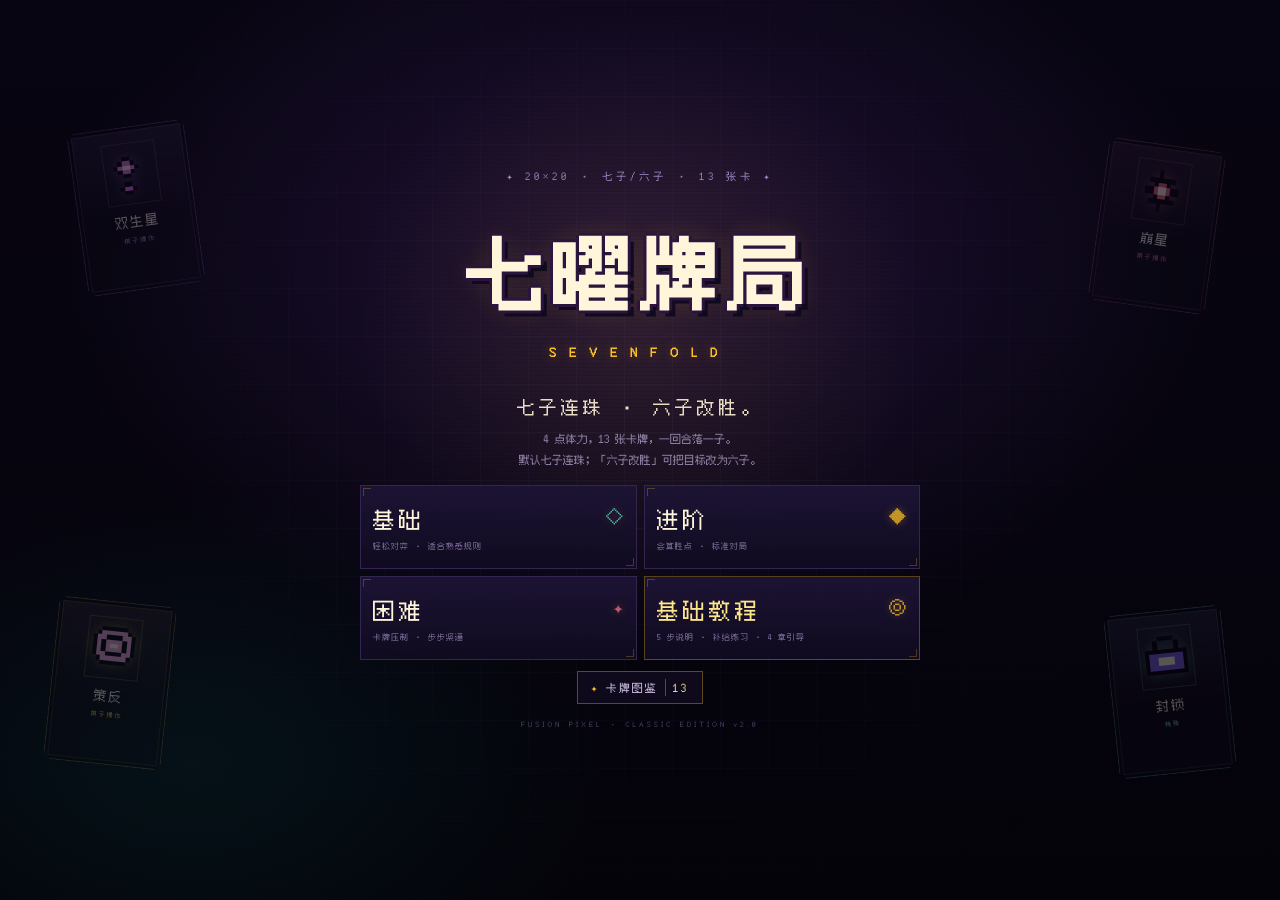
==== commit dfc30210: "升级到 v1.0.6：七子+六子改胜、音效接入、修四处文档与实现不一致 - 规则：20×20 七子连珠；【六子改胜】3 体力，己方目标永久降到 6 子，用后从双方牌库移除 - 修复：崩星/策反包含中心" ====
--- a/index.html
+++ b/index.html
@@ -3,9 +3,9 @@
 <head>
   <meta charset="UTF-8">
   <meta name="viewport" content="width=device-width, initial-scale=1.0, viewport-fit=cover">
-  <meta name="theme-color" content="#090711">
-  <meta name="description" content="七曜牌局：七子连珠与卡牌术式结合的像素风策略游戏。">
-  <title>七曜牌局 · SEVENFOLD</title>
+  <meta name="theme-color" content="#160a33">
+  <meta name="description" content="七曜牌局简化版：20×20 七子棋、13 张卡牌、4 体力与亮紫色像素界面。">
+  <title>七曜牌局 · 简化版</title>
   <link rel="icon" href="assets/favicon.svg" type="image/svg+xml">
   <link rel="stylesheet" href="styles.css">
 </head>
@@ -21,216 +21,225 @@
 
     <header class="topbar">
       <div class="brand">
-        <span class="brand-sigil" aria-hidden="true">✦</span>
+        <span class="brand-sigil">✦</span>
         <div class="brand-text">
           <strong>七曜牌局</strong>
-          <span>SEVENFOLD</span>
-        </div>
-      </div>
-
+          <span>SIMPLIFIED</span>
+        </div>
+      </div>
       <div class="turn-hud" id="turnHud">
         <span class="turn-round" id="roundLabel">ROUND 01</span>
         <span class="turn-badge" id="turnBadge"><i></i>你的回合</span>
       </div>
-
-      <nav class="top-actions" aria-label="游戏菜单">
-        <button class="pixel-btn pixel-btn--ghost" id="helpBtn" type="button">玩法</button>
-        <button class="pixel-btn pixel-btn--ghost" id="codexBtn" type="button">图鉴</button>
-        <button class="icon-btn" id="soundBtn" type="button" aria-label="切换音效" aria-pressed="true" title="音效开关">
-          <span class="sound-on">♪</span><span class="sound-off">×</span>
-        </button>
-      </nav>
+      <div class="top-actions">
+        <button class="mini-btn" id="backBtn" type="button" title="返回标题">返回</button>
+      </div>
     </header>
 
-    <main class="game-grid" id="gameGrid">
-      <aside class="panel rival-panel" aria-label="对手信息">
-        <div class="panel-corners" aria-hidden="true"></div>
-        <div class="rival-head">
-          <div class="avatar avatar--ai" id="aiAvatar" aria-hidden="true"></div>
+    <main class="battle" id="battle">
+      <section class="opponent-strip" aria-label="对手信息">
+        <div class="opp-identity">
+          <span class="opp-avatar" aria-hidden="true">✦</span>
           <div>
-            <p class="eyebrow">后手 · 弈者</p>
-            <h2 class="fighter-name">墨鸦</h2>
-            <p class="fighter-sub">THE CROW</p>
-          </div>
-        </div>
-
-        <div class="goal-box">
-          <span class="goal-label">胜利条件</span>
-          <strong id="aiGoal">七子连珠</strong>
-          <span class="goal-pips" id="aiGoalPips"></span>
-        </div>
-
-        <div class="rival-stats">
-          <div class="stat">
-            <span class="stat-label">手牌</span>
-            <strong id="aiHandCount">5</strong>
-          </div>
-          <div class="stat">
-            <span class="stat-label">牌库</span>
-            <strong id="aiDeckCount">21</strong>
-          </div>
-          <div class="stat">
-            <span class="stat-label">暗牌</span>
-            <strong class="accent-violet" id="aiSecretCount">0</strong>
-          </div>
-        </div>
-
-        <div class="secret-rail">
-          <div class="rail-title"><span>墨鸦的暗牌</span><span class="rail-line"></span></div>
-          <div class="secret-slots" id="aiSecrets">
-            <span class="empty-note">尚无可疑气息</span>
-          </div>
-        </div>
-
-        <div class="aura-line" id="aiAura" hidden>
-          <span class="aura-icon">◈</span>
-          <span id="aiAuraText"></span>
-        </div>
-
-        <div class="boss-line" id="bossLine" hidden>
-          <span class="boss-tag">权能</span>
-          <span id="bossSkillText"></span>
-          <span class="boss-meter" id="bossCampMeter" hidden></span>
-        </div>
-
-        <blockquote class="crow-quote" id="crowQuote">“星路已定，何必挣扎。”</blockquote>
-
-        <div class="panel-scan" aria-hidden="true"></div>
-      </aside>
-
-      <section class="board-stage" aria-label="星盘">
-        <div class="board-hood">
-          <div class="board-caption-top">
-            <span class="tiny-label">ASTRAL BOARD</span>
-            <span id="boardSizeLabel">13 × 13</span>
-          </div>
-
+            <b>墨鸦</b>
+            <small id="aiModeLabel">进阶</small>
+          </div>
+        </div>
+        <div class="opp-stat"><span>手牌</span><b id="aiHandCount">4</b></div>
+        <div class="opp-stat"><span>体力</span><b id="aiManaText">4/4</b></div>
+        <div class="opp-stat"><span>胜利</span><b id="aiGoal">七子</b></div>
+        <div class="opp-status" id="aiStatus">静静地等待</div>
+      </section>
+
+      <div class="tutorial-hud" id="tutorialHud" hidden>
+        <div class="tutorial-top">
+          <span class="tutorial-tag">基础教程</span>
+          <b id="tutorialTitle">界面 1 / 5 · 获胜目标</b>
+          <span id="tutorialProgress">界面 1 / 5</span>
+        </div>
+        <p id="tutorialText"></p>
+        <div class="tutorial-actions">
+          <button type="button" id="tutorialNext">继续</button>
+          <button type="button" id="tutorialSkip">跳过说明</button>
+          <button type="button" id="tutorialHelp">说明</button>
+          <button type="button" id="tutorialRestart">重来</button>
+          <button type="button" id="tutorialExit">退出</button>
+        </div>
+      </div>
+
+      <section class="hand-zone" aria-label="你的手牌">
+        <div class="hand-head">
+          <span>你的手牌 <b id="playerHandCount">4</b> / 4</span>
+          <span class="goal-chip" id="playerGoal">七子</span>
+          <span class="hand-sub">回合结束前弃到 4 张</span>
+          <span class="deck-count">牌库 <b id="playerDeckCount">22</b> · 弃牌 <b id="playerDiscardCount">0</b></span>
+          <span class="hand-scroll-hint">↕ 滚动</span>
+        </div>
+        <div class="hand" id="hand" role="list" aria-label="你的手牌"></div>
+      </section>
+
+      <section class="center-rail" aria-label="棋盘区域">
+        <section class="board-stage" aria-label="星盘">
           <div class="board-frame">
-            <span class="frame-corner tl" aria-hidden="true"></span>
-            <span class="frame-corner tr" aria-hidden="true"></span>
-            <span class="frame-corner bl" aria-hidden="true"></span>
-            <span class="frame-corner br" aria-hidden="true"></span>
-
-            <div class="board-coords">
-              <span class="coord-corner" aria-hidden="true">＋</span>
-              <div class="coord-top" id="coordTop" aria-hidden="true"></div>
-              <div class="coord-left" id="coordLeft" aria-hidden="true"></div>
-              <div class="board" id="board" role="grid" aria-label="13乘13星盘"></div>
-            </div>
-
+            <div class="coord-top" id="coordTop" aria-hidden="true"></div>
+            <div class="coord-left" id="coordLeft" aria-hidden="true"></div>
+            <div class="board" id="board" role="grid" aria-label="20乘20星盘"></div>
             <div class="board-fx" id="boardFx" aria-hidden="true">
               <div class="fx-toast" id="fxToast"></div>
-              <svg class="win-line" id="winLine" viewBox="0 0 100 100" preserveAspectRatio="none">
-                <line id="winLineGlow" x1="0" y1="0" x2="100" y2="100"></line>
-                <line id="winLineCore" x1="0" y1="0" x2="100" y2="100"></line>
+              <svg class="win-line" id="winLine" viewBox="0 0 100 100" preserveAspectRatio="none" aria-hidden="true">
+                <line id="winLineGlow" x1="0" y1="0" x2="0" y2="0"></line>
+                <line id="winLineCore" x1="0" y1="0" x2="0" y2="0"></line>
               </svg>
             </div>
           </div>
-
+          <div class="stamina-hud" id="staminaHud">
+            <span class="stamina-label">体力</span>
+            <div class="stamina-pips" id="playerManaPips"></div>
+            <b id="playerManaText">4/4</b>
+          </div>
           <div class="board-status">
-            <span class="legend"><i class="legend-dot legend-dot--player"></i>星火 · 你</span>
-            <span class="legend"><i class="legend-dot legend-dot--ai"></i>烬羽 · 墨鸦</span>
-            <span class="legend legend--last"><i class="legend-dot legend-dot--last"></i>最后一手</span>
-          </div>
-        </div>
-        <div class="board-hint" id="boardHint" aria-live="polite">点击手牌发动术式，或直接在星盘落子。</div>
-      </section>
-
-      <aside class="panel intel-panel" aria-label="情报与记录">
-        <div class="panel-corners" aria-hidden="true"></div>
-        <div class="card-inspector" id="cardInspector"></div>
-        <div class="log-panel">
-          <div class="rail-title">
-            <span>战局记录</span>
-            <span class="log-count" id="logCount">00</span>
-          </div>
-          <div class="log-list" id="logList" aria-live="polite"></div>
-        </div>
+            <span id="boardHint">双击手牌发动 · 左键落子</span>
+            <span class="board-size" id="boardSizeLabel">20 × 20</span>
+          </div>
+        </section>
+
+        <section class="action-bar">
+          <div class="action-left">
+            <span class="phase-chip" id="phaseChip">即时</span>
+            <span class="action-hint" id="actionHint">双击手牌发动，或直接落子。</span>
+          </div>
+          <div class="action-right">
+            <button class="pixel-btn ghost" id="cancelBtn" type="button" hidden>取消</button>
+            <button class="pixel-btn primary" id="playBtn" type="button" hidden>发动</button>
+            <button class="pixel-btn primary" id="endTurnBtn" type="button">结束回合 <kbd>E</kbd></button>
+          </div>
+        </section>
+      </section>
+
+      <aside class="right-rail" aria-label="对手与记录">
+        <section class="opp-deck-panel">
+          <div class="opp-deck-head">
+            <span>墨鸦手牌</span>
+            <b id="aiRailCount">4</b>
+          </div>
+          <div class="opp-deck-stack" aria-hidden="true">
+            <i></i><i></i><i></i>
+            <span>✦</span>
+          </div>
+          <div class="opp-deck-meta">手牌堆 · 牌库 <b id="aiRailDeckCount">22</b></div>
+        </section>
+
+        <section class="log-panel">
+          <div class="log-title">对局记录</div>
+          <div class="log-strip" id="logStrip"></div>
+        </section>
+
+        <section class="fx-showcase" id="fxShowcase" aria-live="polite" aria-label="卡牌效果演示">
+          <div class="fx-showcase-head">
+            <span>术式演示</span>
+            <b id="fxCardName">待选</b>
+            <i id="fxLoopBadge" hidden>循环</i>
+          </div>
+          <div class="fx-showcase-body" id="fxBody">
+            <div class="fx-idle">
+              <span class="fx-idle-glyph">✦</span>
+              <b>选中手牌</b>
+              <small>在此循环预览卡牌效果</small>
+            </div>
+          </div>
+        </section>
       </aside>
     </main>
 
-    <section class="player-dock" aria-label="你的手牌与操作">
-      <div class="player-identity">
-        <div class="avatar avatar--player" id="playerAvatar" aria-hidden="true"></div>
-        <div class="identity-text">
-          <p class="eyebrow">先手 · 星使</p>
-          <h2 class="fighter-name">游星</h2>
-          <div class="goal-inline">
-            <span id="playerGoal">七子连珠</span>
-            <span class="goal-pips" id="playerGoalPips"></span>
-          </div>
-        </div>
-        <div class="player-badges" id="playerBadges"></div>
-      </div>
-
-      <div class="hand-zone">
-        <div class="hand-head">
-          <span class="hand-label">你的手牌 <b id="playerHandCount">5</b>/7</span>
-          <span class="deck-counter">牌库 <b id="playerDeckCount">21</b> · 弃牌 <b id="playerDiscardCount">0</b></span>
-        </div>
-        <div class="hand" id="hand" role="list" aria-label="你的手牌"></div>
-      </div>
-
-      <div class="action-dock">
-        <div class="phase-track" aria-hidden="true">
-          <span data-phase="main">即时</span>
-          <i></i>
-          <span data-phase="place">落子</span>
-          <i></i>
-          <span data-phase="post">秘式</span>
-        </div>
-        <div class="action-buttons">
-          <button class="pixel-btn pixel-btn--ghost" id="cancelBtn" type="button" hidden>取消选择</button>
-          <button class="pixel-btn pixel-btn--primary" id="endTurnBtn" type="button" disabled>结束回合 <kbd>E</kbd></button>
-        </div>
-        <p class="action-hint" id="actionHint">选择一张即时术式，或直接落子。</p>
-      </div>
-    </section>
+    <div class="card-tip" id="cardTip" hidden></div>
+
+    <div class="enemy-action" id="enemyAction" hidden aria-live="polite">
+      <div class="enemy-action-kicker" id="enemyActionKicker">墨鸦行动</div>
+      <div class="enemy-action-main">
+        <span class="enemy-action-art" id="enemyActionArt">✦</span>
+        <div class="enemy-action-copy">
+          <b id="enemyActionTitle">墨鸦正在行动</b>
+          <small id="enemyActionMeta"></small>
+          <p id="enemyActionText"></p>
+        </div>
+      </div>
+    </div>
 
     <div class="screen title-screen" id="titleScreen">
-      <div class="title-stars" aria-hidden="true"></div>
-      <div class="title-cards" id="titleCards" aria-hidden="true"></div>
+      <div class="title-glow" aria-hidden="true"></div>
+      <div class="title-deco" aria-hidden="true">
+        <div class="deco-card deco-a" data-card="twin"><span>双</span><b>双生星</b><small>棋子操作</small></div>
+        <div class="deco-card deco-b" data-card="subvert"><span>策</span><b>策反</b><small>棋子操作</small></div>
+        <div class="deco-card deco-c" data-card="ruin"><span>爆</span><b>崩星</b><small>棋子操作</small></div>
+        <div class="deco-card deco-d" data-card="silence"><span>锁</span><b>封锁</b><small>特殊</small></div>
+      </div>
       <div class="title-content">
-        <p class="title-kicker"><span>✦</span> 星盘 · 术式 · 七子 <span>✦</span></p>
+        <p class="title-kicker">✦ 20×20 · 七子/六子 · 13 张卡 ✦</p>
         <h1 class="title-logo">
-          <span class="title-logo-cn">七曜牌局</span>
-          <span class="title-logo-en">SEVENFOLD</span>
+          <span class="logo-cn">七曜牌局</span>
+          <span class="logo-en">SEVENFOLD</span>
         </h1>
-        <p class="title-tagline">七子连珠，一牌改命。</p>
-        <p class="title-desc">在 13×13 星盘落下七枚同色星子。<br>即时术式改变棋局，延时秘式在暗处翻盘。</p>
-
-        <div class="difficulty-picker" id="difficultyPicker" role="group" aria-label="选择对手难度">
-          <span class="difficulty-label">墨鸦的棋力</span>
-          <div class="difficulty-options">
-            <button type="button" class="diff-btn" data-diff="easy"><b>见习</b><small>轻松对弈</small></button>
-            <button type="button" class="diff-btn is-active" data-diff="normal"><b>棋师</b><small>见招拆招</small></button>
-            <button type="button" class="diff-btn" data-diff="hard"><b>大棋士</b><small>步步紧逼</small></button>
-          </div>
-        </div>
-
-        <div class="difficulty-picker level-picker" id="levelPicker" role="group" aria-label="选择关卡">
-          <span class="difficulty-label">关卡</span>
-          <div class="difficulty-options">
-            <button type="button" class="diff-btn" data-level="basic"><b>基础关</b><small>换营 · 双术</small></button>
-            <button type="button" class="diff-btn" data-level="plain"><b>无技能关</b><small>原始规则</small></button>
-          </div>
-        </div>
-        <p class="level-line" id="levelLine">墨鸦权能：换营 · 双术</p>
-
-        <button class="start-btn" id="startBtn" type="button">
-          <span class="start-glyph">✦</span>
-          <span>开始对局</span>
-          <small>先手</small>
+        <p class="title-tagline">七子连珠 · 六子改胜。</p>
+        <p class="title-desc">4 点体力，13 张卡牌，一回合落一子。<br>默认七子连珠；「六子改胜」可把目标改为六子。</p>
+
+        <div class="mode-grid" role="group" aria-label="选择模式">
+          <button class="mode-btn" type="button" data-mode="easy">
+            <span class="mode-glyph">◇</span>
+            <b>基础</b>
+            <small>轻松对弈 · 适合熟悉规则</small>
+          </button>
+          <button class="mode-btn" type="button" data-mode="normal">
+            <span class="mode-glyph">◆</span>
+            <b>进阶</b>
+            <small>会算胜点 · 标准对局</small>
+          </button>
+          <button class="mode-btn" type="button" data-mode="hard">
+            <span class="mode-glyph">✦</span>
+            <b>困难</b>
+            <small>卡牌压制 · 步步紧逼</small>
+          </button>
+          <button class="mode-btn tutorial" type="button" id="tutorialBtn">
+            <span class="mode-glyph">◎</span>
+            <b>基础教程</b>
+            <small>5 步说明 · 补给练习 · 4 章引导</small>
+          </button>
+        </div>
+        <button class="title-codex" id="codexBtn" type="button">
+          <span>✦</span> 卡牌图鉴 <b>13</b>
         </button>
-
-        <div class="title-links">
-          <button type="button" data-open="help">玩法说明</button>
-          <span>·</span>
-          <button type="button" data-open="codex">卡牌图鉴</button>
-        </div>
-        <p class="record-line" id="recordLine">战绩 0 胜 · 0 负</p>
-      </div>
-      <p class="title-footer">FUSION PIXEL · WEB DEMO v1.0</p>
+        <p class="title-footer">FUSION PIXEL · CLASSIC EDITION v2.0</p>
+      </div>
+    </div>
+
+    <div class="screen offer-screen" id="offerScreen" hidden>
+      <div class="sheet">
+        <div class="sheet-head">
+          <p class="eyebrow">SUPPLY</p>
+          <h2 id="offerTitle">补给 · 4 选 2</h2>
+          <p id="offerDesc">选择 2 张加入手牌，剩下的会进入弃牌堆。</p>
+        </div>
+        <div class="offer-grid" id="offerGrid"></div>
+        <div class="offer-instruction" id="offerHint">单击卡牌选择，再次单击取消选择；选满 2 张后点击确认。</div>
+        <div class="sheet-actions">
+          <span id="offerCounter">已选择 0 / 2</span>
+          <button class="pixel-btn primary" id="offerConfirm" type="button" disabled>确认选择</button>
+        </div>
+      </div>
+    </div>
+
+    <div class="screen discard-screen" id="discardScreen" hidden>
+      <div class="sheet">
+        <div class="sheet-head">
+          <p class="eyebrow">DISCARD</p>
+          <h2>弃牌 · 手牌上限 4</h2>
+          <p id="discardHint">请选择要弃置的牌。</p>
+        </div>
+        <div class="offer-grid" id="discardGrid"></div>
+        <div class="sheet-actions">
+          <span id="discardCounter">已选择 0 / 0</span>
+          <button class="pixel-btn primary" id="discardConfirm" type="button" disabled>确认弃牌</button>
+        </div>
+      </div>
     </div>
 
     <div class="screen result-screen" id="resultScreen" hidden>
@@ -241,8 +250,8 @@
         <div class="result-line" id="resultLine"></div>
         <div class="result-stats" id="resultStats"></div>
         <div class="result-actions">
-          <button class="pixel-btn pixel-btn--primary" id="rematchBtn" type="button">再来一局</button>
-          <button class="pixel-btn pixel-btn--ghost" id="backTitleBtn" type="button">返回标题</button>
+          <button class="pixel-btn primary" id="rematchBtn" type="button">再来一局</button>
+          <button class="pixel-btn ghost" id="backTitleBtn" type="button">返回标题</button>
         </div>
       </div>
     </div>
@@ -265,9 +274,9 @@
   </div>
 
   <script src="js/cards.js"></script>
-  <script src="js/levels.js"></script>
   <script src="js/engine.js"></script>
   <script src="js/ai.js"></script>
+  <script src="js/sound.js"></script>
   <script src="js/ui.js"></script>
 </body>
 </html>
--- a/styles.css
+++ b/styles.css
@@ -1,8 +1,3 @@
-/* =========================================================
-   七曜牌局 · SEVENFOLD
-   像素风 UI / 纯 CSS 视觉系统
-   ========================================================= */
-
 @font-face {
   font-family: "Fusion Pixel";
   src: url("assets/fusion-pixel.woff2") format("woff2");
@@ -37,12 +32,7 @@
   --violet: #c084fc;
   --violet-deep: #6d28d9;
   --danger: #fb7185;
-  --font-pixel: "Fusion Pixel", "Microsoft YaHei", "PingFang SC", monospace;
-  --font-ui: "Fusion Pixel", "Microsoft YaHei", "PingFang SC", sans-serif;
-  --shadow-pixel: 4px 4px 0 rgba(0, 0, 0, 0.55);
-  --frame-pad: 10px;
-  --coord: 19px;
-  --board-size: min(55vh, 590px);
+  --font: "Fusion Pixel", "Microsoft YaHei", "PingFang SC", monospace;
 }
 
 * { box-sizing: border-box; }
@@ -53,44 +43,35 @@
   min-height: 100%;
   background: var(--bg);
   color: var(--text);
-  font-family: var(--font-ui);
-  font-size: 14px;
+  font-family: var(--font);
+  font-size: 13px;
   line-height: 1.55;
   -webkit-font-smoothing: none;
-  -moz-osx-font-smoothing: grayscale;
   text-rendering: geometricPrecision;
 }
-
 body {
   min-height: 100dvh;
   overflow-x: hidden;
   background:
-    radial-gradient(1200px 700px at 52% -10%, rgba(109, 40, 217, 0.14), transparent 60%),
-    radial-gradient(800px 500px at 100% 100%, rgba(45, 212, 191, 0.06), transparent 65%),
+    radial-gradient(1200px 700px at 52% -10%, rgba(109, 40, 217, .14), transparent 60%),
+    radial-gradient(800px 500px at 100% 100%, rgba(45, 212, 191, .06), transparent 65%),
     var(--bg);
 }
-
-button, input, textarea { font: inherit; color: inherit; }
-button { -webkit-tap-highlight-color: transparent; }
+button { font: inherit; color: inherit; cursor: pointer; }
 ::selection { background: var(--gold); color: #100b20; }
-
 [hidden] { display: none !important; }
 
-.sr-only {
-  position: absolute !important;
-  width: 1px; height: 1px;
-  padding: 0; margin: -1px;
-  overflow: hidden; clip: rect(0, 0, 0, 0);
-  white-space: nowrap; border: 0;
-}
-
-:focus-visible {
-  outline: 2px solid var(--gold);
-  outline-offset: 3px;
-}
+.app {
+  position: relative;
+  min-height: 100vh;
+  padding: 0 0 10px;
+  overflow-x: hidden;
+  overflow-y: visible;
+}
+body { overflow-y: auto; }
+.app.is-title { height: 100vh; overflow: hidden; }
 
 /* ---------- background ---------- */
-
 .bg-layer {
   position: fixed;
   inset: 0;
@@ -98,2046 +79,2309 @@
   pointer-events: none;
   overflow: hidden;
 }
-
-.bg-stars, .title-stars {
-  position: absolute;
-  inset: 0;
-  image-rendering: pixelated;
-}
-
-.bg-star {
+.bg-stars { position: absolute; inset: 0; }
+.star {
   position: absolute;
   width: 2px;
   height: 2px;
   background: #c9c0dd;
-  opacity: 0.32;
-  box-shadow: 0 0 4px rgba(201, 192, 221, 0.5);
-  animation: twinkle var(--dur, 3s) steps(2) infinite;
-  animation-delay: var(--delay, 0s);
-}
-
+  opacity: .3;
+  box-shadow: 0 0 4px rgba(201, 192, 221, .5);
+  animation: twinkle 3.6s steps(2) infinite;
+}
+@keyframes twinkle { 0%, 100% { opacity: .15; } 50% { opacity: .8; } }
 .bg-grid {
   position: absolute;
   inset: 0;
-  opacity: 0.18;
+  opacity: .18;
   background-image:
-    linear-gradient(rgba(90, 70, 130, 0.22) 1px, transparent 1px),
-    linear-gradient(90deg, rgba(90, 70, 130, 0.22) 1px, transparent 1px);
+    linear-gradient(rgba(90, 70, 130, .22) 1px, transparent 1px),
+    linear-gradient(90deg, rgba(90, 70, 130, .22) 1px, transparent 1px);
   background-size: 40px 40px;
   mask-image: radial-gradient(circle at 50% 35%, black, transparent 74%);
 }
-
 .bg-glow {
   position: absolute;
-  border-radius: 50%;
-  filter: blur(80px);
-  opacity: 0.45;
-}
-.bg-glow--a {
-  width: 520px; height: 520px;
-  left: 8%; top: 6%;
-  background: rgba(45, 212, 191, 0.08);
-}
-.bg-glow--b {
-  width: 620px; height: 620px;
-  right: 3%; bottom: -10%;
-  background: rgba(190, 24, 93, 0.08);
-}
-
+  width: 760px;
+  height: 520px;
+  filter: blur(90px);
+  opacity: .22;
+}
+.bg-glow--a { left: -200px; top: -160px; background: #6d28d9; }
+.bg-glow--b { right: -220px; bottom: -180px; background: #0f766e; }
 .scanlines {
   position: absolute;
   inset: 0;
-  background: repeating-linear-gradient(
-    to bottom,
-    transparent 0,
-    transparent 2px,
-    rgba(0, 0, 0, 0.18) 3px,
-    transparent 4px
-  );
-  opacity: 0.32;
-  mix-blend-mode: multiply;
-}
-
-/* ---------- app shell ---------- */
-
-.app {
+  background: repeating-linear-gradient(to bottom, transparent 0 3px, rgba(0, 0, 0, .22) 3px 4px);
+  opacity: .38;
+}
+
+/* ---------- topbar ---------- */
+.topbar {
   position: relative;
-  z-index: 1;
-  width: 100%;
-  min-height: 100dvh;
-  padding: 14px 22px 18px;
+  z-index: 20;
+  max-width: 1080px;
+  margin: 0 auto;
+  height: 56px;
+  padding: 8px 14px;
+  display: flex;
+  align-items: center;
+  justify-content: space-between;
+  gap: 12px;
+}
+.topbar::after {
+  content: "";
+  position: absolute;
+  left: 14px; right: 14px; bottom: 0;
+  height: 1px;
+  background: linear-gradient(90deg, transparent, rgba(251, 191, 36, .24), rgba(82, 64, 116, .28), transparent);
+}
+.brand { display: flex; align-items: center; gap: 9px; }
+.brand-sigil {
+  width: 30px; height: 30px;
+  display: grid; place-items: center;
+  color: #2a1800;
+  background: linear-gradient(135deg, #ffe9a8, #fbbf24 55%, #b47808);
+  border: 1px solid #fff0b8;
+  box-shadow: 0 0 14px rgba(251, 191, 36, .25), inset 0 0 0 1px rgba(255,255,255,.3);
+  clip-path: polygon(4px 0, calc(100% - 4px) 0, 100% 4px, 100% calc(100% - 4px), calc(100% - 4px) 100%, 4px 100%, 0 calc(100% - 4px), 0 4px);
+}
+.brand-text { display: flex; flex-direction: column; line-height: 1.05; }
+.brand-text strong { font-size: 16px; letter-spacing: 3px; font-weight: 400; color: #fff4da; text-shadow: 2px 2px 0 #100a1e; }
+.brand-text span { font-size: 7px; letter-spacing: 3px; color: var(--gold); opacity: .75; }
+.turn-hud { display: flex; align-items: center; gap: 8px; }
+.turn-round { font-size: 9px; letter-spacing: 2px; color: #8e7bad; }
+.turn-badge {
+  display: inline-flex; align-items: center; gap: 6px;
+  padding: 4px 8px;
+  border: 1px solid #2e4560;
+  background: #0a1724;
+  color: #bceeff;
+  font-size: 9px;
+  letter-spacing: 1px;
+}
+.turn-badge i { width: 5px; height: 5px; background: #38bdf8; box-shadow: 0 0 7px #38bdf8; }
+.turn-badge.is-ai { border-color: #6d2e42; background: #220a13; color: #ffc2d0; }
+.turn-badge.is-ai i { background: var(--ai); box-shadow: 0 0 7px var(--ai); }
+.turn-badge.is-draft { border-color: #5e4a1c; background: #201806; color: #ffe6a3; }
+.turn-badge.is-draft i { background: var(--gold); box-shadow: 0 0 7px var(--gold); }
+.turn-badge.is-over { opacity: .55; }
+.mini-btn {
+  border: 1px solid var(--line);
+  background: rgba(16, 11, 32, .75);
+  color: #b8a7d4;
+  padding: 6px 10px;
+  font-size: 10px;
+  letter-spacing: 1px;
+}
+.mini-btn:hover { color: var(--gold-pale); border-color: #6b538f; }
+
+/* ---------- battle ---------- */
+.battle {
+  position: relative;
+  z-index: 5;
+  width: min(100% - 20px, 980px);
+  margin: 0 auto;
   display: flex;
   flex-direction: column;
-  gap: 12px;
-}
-
-.topbar {
-  height: 54px;
-  flex: 0 0 auto;
-  display: grid;
-  grid-template-columns: 1fr auto 1fr;
-  align-items: center;
-  gap: 16px;
-  border-bottom: 1px solid var(--line-soft);
-  position: relative;
-}
-.topbar::after {
-  content: "";
-  position: absolute;
-  left: 0; right: 0; bottom: -2px;
-  height: 1px;
-  background: linear-gradient(90deg, transparent, rgba(192, 132, 252, 0.25), transparent);
-}
-
-.brand {
+  gap: 6px;
+}
+.opponent-strip {
   display: flex;
   align-items: center;
-  gap: 10px;
-  min-width: 0;
-}
-.brand-sigil {
-  width: 34px;
-  height: 34px;
-  display: grid;
-  place-items: center;
-  color: var(--gold);
-  font-size: 17px;
+  gap: 12px;
+  min-height: 48px;
+  padding: 7px 11px;
+  border: 1px solid #33254f;
   background:
-    linear-gradient(135deg, rgba(251, 191, 36, 0.16), rgba(192, 132, 252, 0.05));
-  border: 1px solid #5d4522;
-  clip-path: polygon(8px 0, calc(100% - 8px) 0, 100% 8px, 100% calc(100% - 8px), calc(100% - 8px) 100%, 8px 100%, 0 calc(100% - 8px), 0 8px);
-  text-shadow: 0 0 10px rgba(251, 191, 36, 0.7);
-}
-.brand-text { display: flex; flex-direction: column; line-height: 1.05; }
-.brand-text strong { font-size: 19px; letter-spacing: 3px; }
-.brand-text span {
-  font-size: 9px;
-  color: var(--muted);
-  letter-spacing: 3px;
-  margin-top: 4px;
-}
-
-.turn-hud {
-  display: flex;
-  align-items: center;
-  gap: 10px;
-  padding: 5px 8px 5px 12px;
-  border: 1px solid var(--line);
-  background: rgba(15, 10, 30, 0.72);
-  box-shadow: inset 0 0 18px rgba(109, 40, 217, 0.08);
-  clip-path: polygon(6px 0, calc(100% - 6px) 0, 100% 6px, 100% calc(100% - 6px), calc(100% - 6px) 100%, 6px 100%, 0 calc(100% - 6px), 0 6px);
-}
-.turn-round {
-  font-size: 10px;
-  letter-spacing: 2px;
-  color: var(--muted);
-}
-.turn-badge {
-  display: inline-flex;
-  align-items: center;
-  gap: 7px;
-  font-size: 12px;
-  padding: 5px 9px;
-  color: var(--player);
-  background: rgba(45, 212, 191, 0.09);
-  border: 1px solid rgba(94, 234, 212, 0.3);
-  letter-spacing: 1px;
-}
-.turn-badge i {
-  width: 5px; height: 5px;
-  background: currentColor;
-  box-shadow: 0 0 8px currentColor;
-  animation: pulse 1.2s steps(2) infinite;
-}
-.turn-badge.is-ai { color: var(--ai); background: rgba(251, 113, 133, 0.09); border-color: rgba(251, 113, 133, 0.3); }
-.turn-badge.is-over { color: var(--gold); background: rgba(251, 191, 36, 0.08); border-color: rgba(251, 191, 36, 0.25); }
-
-.top-actions { display: flex; align-items: center; justify-content: flex-end; gap: 7px; }
-
-.pixel-btn {
+    linear-gradient(90deg, rgba(35, 23, 62, .94), rgba(16, 11, 32, .92)),
+    repeating-linear-gradient(90deg, transparent 0 12px, rgba(255, 255, 255, .018) 12px 13px);
+  box-shadow: inset 0 0 0 1px rgba(255,255,255,.025), 0 4px 16px rgba(0,0,0,.25);
   position: relative;
-  border: 1px solid var(--line-bright);
-  background: #15102a;
-  color: var(--text-soft);
-  font-size: 12px;
-  letter-spacing: 1px;
-  padding: 8px 13px;
-  cursor: pointer;
-  box-shadow: 3px 3px 0 #04030a;
-  transition: transform 90ms steps(2), background 90ms linear, color 90ms linear;
-}
-.pixel-btn:hover { background: #21183c; color: var(--text); transform: translate(-1px, -1px); box-shadow: 4px 4px 0 #04030a; }
-.pixel-btn:active { transform: translate(2px, 2px); box-shadow: 1px 1px 0 #04030a; }
-.pixel-btn:disabled { opacity: 0.34; cursor: not-allowed; transform: none; box-shadow: 2px 2px 0 #04030a; filter: grayscale(0.75); }
-.pixel-btn--ghost { background: rgba(16, 11, 32, 0.7); }
-.pixel-btn--primary {
-  background: var(--gold);
-  border-color: #ffe8a3;
-  color: #1b1204;
-  font-weight: 700;
-  box-shadow: 3px 3px 0 #664306, inset 0 -3px 0 rgba(120, 80, 10, 0.3);
-}
-.pixel-btn--primary:hover { background: #ffd45c; color: #170f03; }
-.pixel-btn kbd {
-  font-size: 9px;
-  border: 1px solid rgba(0, 0, 0, 0.3);
-  padding: 0 3px;
-  margin-left: 4px;
-  background: rgba(255, 255, 255, 0.2);
-}
-.icon-btn {
-  width: 35px; height: 35px;
+}
+.opponent-strip::before,
+.opponent-strip::after {
+  content: "";
+  position: absolute;
+  width: 8px;
+  height: 8px;
+  border: 1px solid rgba(251, 191, 36, .35);
+  pointer-events: none;
+}
+.opponent-strip::before { left: -1px; top: -1px; border-right: 0; border-bottom: 0; }
+.opponent-strip::after { right: -1px; bottom: -1px; border-left: 0; border-top: 0; }
+.opp-identity { display: flex; align-items: center; gap: 7px; min-width: 105px; }
+.opp-avatar {
+  width: 28px; height: 28px;
   display: grid; place-items: center;
-  border: 1px solid var(--line);
-  background: rgba(16, 11, 32, 0.7);
-  color: var(--muted);
-  cursor: pointer;
-  font-size: 16px;
-}
-.icon-btn:hover { color: var(--gold); border-color: var(--line-bright); }
-.icon-btn .sound-off { display: none; }
-.icon-btn.is-muted .sound-on { display: none; }
-.icon-btn.is-muted .sound-off { display: inline; color: var(--ai); }
-
-/* ---------- main grid ---------- */
-
-.game-grid {
-  flex: 1 1 auto;
-  display: grid;
-  grid-template-columns: 220px minmax(0, 1fr) 292px;
-  gap: 16px;
-  align-items: stretch;
-  min-height: 0;
-}
-
-.panel {
-  position: relative;
-  background:
-    linear-gradient(180deg, rgba(29, 20, 54, 0.86), rgba(12, 8, 25, 0.92)),
-    repeating-linear-gradient(0deg, transparent 0 3px, rgba(255, 255, 255, 0.012) 3px 4px);
-  border: 1px solid var(--line);
-  box-shadow:
-    inset 0 0 0 1px rgba(255, 255, 255, 0.018),
-    inset 0 0 38px rgba(109, 40, 217, 0.07),
-    0 8px 24px rgba(0, 0, 0, 0.25);
-  padding: 14px;
-  min-height: 0;
-  overflow: hidden;
-}
-.panel-corners {
-  position: absolute;
-  inset: 0;
-  pointer-events: none;
-}
-.panel-corners::before,
-.panel-corners::after {
-  content: "";
-  position: absolute;
-  width: 13px;
-  height: 13px;
-  border-color: rgba(251, 191, 36, 0.5);
-  border-style: solid;
-}
-.panel-corners::before { left: 4px; top: 4px; border-width: 1px 0 0 1px; }
-.panel-corners::after { right: 4px; bottom: 4px; border-width: 0 1px 1px 0; }
-
-.eyebrow {
-  margin: 0;
-  color: var(--dim);
-  font-size: 9px;
-  letter-spacing: 2px;
-  text-transform: uppercase;
-}
-.fighter-name {
-  margin: 1px 0 0;
-  font-size: 25px;
-  line-height: 1.1;
-  letter-spacing: 3px;
-  text-shadow: 2px 2px 0 #04030a;
-}
-.fighter-sub { margin: 2px 0 0; font-size: 8px; color: var(--dim); letter-spacing: 3px; }
-
-.rival-head {
-  display: flex;
-  align-items: center;
-  gap: 10px;
-  padding-bottom: 11px;
-  border-bottom: 1px solid var(--line-soft);
-}
-.avatar {
-  width: 58px;
-  height: 58px;
-  flex: 0 0 58px;
-  position: relative;
-  border: 1px solid var(--line-bright);
-  background:
-    radial-gradient(circle at 50% 40%, rgba(192, 132, 252, 0.16), transparent 60%),
-    #0a0716;
-  box-shadow: inset 0 0 15px rgba(0, 0, 0, 0.7);
-  image-rendering: pixelated;
-}
-.avatar::after {
-  content: "";
-  position: absolute;
-  inset: 3px;
-  border: 1px solid rgba(255, 255, 255, 0.06);
-  pointer-events: none;
-}
-.avatar svg { width: 100%; height: 100%; display: block; image-rendering: pixelated; }
-.avatar--ai { border-color: rgba(251, 113, 133, 0.35); }
-.avatar--player { border-color: rgba(94, 234, 212, 0.3); }
-
-.goal-box {
-  display: flex;
-  align-items: center;
-  flex-wrap: wrap;
-  gap: 4px 8px;
-  margin: 10px 0;
-  padding: 7px 9px;
-  border: 1px solid var(--line-soft);
-  background: rgba(7, 5, 15, 0.48);
-}
-.goal-label { width: 100%; font-size: 8px; color: var(--dim); letter-spacing: 2px; }
-.goal-box strong { font-size: 14px; letter-spacing: 1px; color: var(--gold-pale); }
-.goal-pips { display: inline-flex; gap: 3px; }
-.goal-pip {
-  width: 5px; height: 10px;
-  background: #2d2149;
-  border: 1px solid #49356e;
-}
-.goal-pip.is-lit { background: var(--gold); border-color: var(--gold-pale); box-shadow: 0 0 6px rgba(251, 191, 36, 0.55); }
-.goal-pip.is-lit.is-six { background: var(--violet); border-color: #e9d5ff; box-shadow: 0 0 6px rgba(192, 132, 252, 0.6); }
-
-.rival-stats {
-  display: grid;
-  grid-template-columns: repeat(3, 1fr);
-  gap: 5px;
-}
-.stat {
-  border: 1px solid var(--line-soft);
-  background: rgba(7, 5, 15, 0.4);
-  padding: 5px 3px;
-  text-align: center;
-}
-.stat-label { display: block; font-size: 8px; color: var(--dim); letter-spacing: 1px; }
-.stat strong { display: block; font-size: 17px; line-height: 1.2; color: var(--text-soft); }
-.accent-violet { color: var(--violet); }
-
-.secret-rail { margin-top: 12px; }
-.rail-title {
-  display: flex;
-  align-items: center;
-  gap: 8px;
-  font-size: 9px;
-  letter-spacing: 2px;
-  color: var(--dim);
-  text-transform: uppercase;
-}
-.rail-line { flex: 1; height: 1px; background: var(--line-soft); }
-.secret-slots {
-  min-height: 62px;
-  margin-top: 7px;
-  display: flex;
-  gap: 5px;
-  flex-wrap: wrap;
-  align-items: flex-start;
-}
-.empty-note { font-size: 10px; color: #514868; padding-top: 4px; }
-
-.secret-card {
-  width: 38px;
-  height: 54px;
-  position: relative;
-  border: 1px solid #513775;
-  background:
-    repeating-linear-gradient(45deg, rgba(192, 132, 252, 0.12) 0 2px, transparent 2px 5px),
-    linear-gradient(160deg, #261542, #110b21);
-  box-shadow: 2px 2px 0 #04030a;
-  display: grid;
-  place-items: center;
-  color: var(--violet);
-  font-size: 14px;
-}
-.secret-card::after {
-  content: "";
-  position: absolute;
-  inset: 3px;
-  border: 1px solid rgba(192, 132, 252, 0.25);
-}
-.secret-card.is-own { border-color: var(--player-deep); background: linear-gradient(160deg, #0d3334, #0a1520); color: var(--player); }
-.secret-card small {
-  position: absolute;
-  left: 50%;
-  bottom: 3px;
-  transform: translateX(-50%);
-  font-size: 7px;
-  color: var(--text-soft);
-  white-space: nowrap;
-  background: rgba(4, 3, 10, 0.8);
-  padding: 0 2px;
-}
-.secret-stack { display: flex; align-items: flex-start; gap: 5px; flex-wrap: wrap; }
-
-.crow-quote {
-  margin: 12px 0 0;
-  padding: 9px 10px 9px 12px;
-  border-left: 2px solid rgba(251, 113, 133, 0.45);
-  background: linear-gradient(90deg, rgba(251, 113, 133, 0.06), transparent);
-  color: #b9a9c9;
-  font-size: 11px;
-  line-height: 1.7;
-  min-height: 54px;
-}
-.crow-quote.is-thinking { color: var(--violet); }
-
-.aura-line {
-  margin-top: 8px;
-  display: flex;
-  align-items: center;
-  gap: 6px;
-  font-size: 10px;
-  color: var(--gold-pale);
-  border: 1px dashed rgba(251, 191, 36, 0.3);
-  padding: 5px 7px;
-  background: rgba(251, 191, 36, 0.04);
-}
-.aura-icon { color: var(--gold); }
-
-/* 关卡选择（复用难度选择器样式，两列） */
-.level-picker {
-  margin-top: 12px;
-  padding-top: 12px;
-}
-.level-picker .difficulty-options { grid-template-columns: repeat(2, 1fr); }
-.level-line {
-  margin-top: 8px;
-  font-size: 10px;
-  letter-spacing: 1px;
-  color: #8a7aa6;
-  text-align: center;
-}
-
-/* 墨鸦的 BOSS 权能 */
-.boss-line {
-  margin-top: 8px;
-  display: flex;
-  align-items: center;
-  flex-wrap: wrap;
-  gap: 7px;
-  font-size: 10px;
-  letter-spacing: 1px;
-  color: #e0b7c0;
-  border: 1px solid rgba(251, 113, 133, 0.3);
-  padding: 5px 7px;
-  background: rgba(251, 113, 133, 0.05);
-}
-.boss-tag {
-  flex: none;
-  padding: 0 5px;
-  font-size: 9px;
-  color: var(--danger, #fb7185);
-  border: 1px solid rgba(251, 113, 133, 0.5);
-}
-.boss-meter { margin-left: auto; color: #9b8bb6; }
-.boss-meter.is-warn { color: var(--gold); }
-.boss-meter.is-armed { color: #fb7185; }
-
-.panel-scan {
-  position: absolute;
-  left: 0; right: 0;
-  height: 1px;
-  top: 0;
-  background: linear-gradient(90deg, transparent, rgba(192, 132, 252, 0.22), transparent);
-  animation: scanPanel 7s linear infinite;
-  pointer-events: none;
-}
+  color: #2a0612;
+  background: linear-gradient(135deg, #ff9db6, #f43f5e);
+  border: 1px solid #ffc2d0;
+  clip-path: polygon(50% 0, 100% 50%, 50% 100%, 0 50%);
+  box-shadow: 0 0 10px rgba(244, 63, 94, .28);
+}
+.opp-identity div { display: flex; flex-direction: column; line-height: 1.1; }
+.opp-identity b { font-size: 14px; letter-spacing: 3px; color: #ffe7ee; font-weight: 400; }
+.opp-identity small { font-size: 7px; letter-spacing: 1px; color: #a37689; }
+.opp-stat { display: flex; align-items: baseline; gap: 5px; padding-left: 10px; border-left: 1px solid #2d2149; }
+.opp-stat span { font-size: 8px; color: #7f6c9d; letter-spacing: 1px; }
+.opp-stat b { font-size: 13px; color: var(--text); font-weight: 400; }
+.opp-status { margin-left: auto; font-size: 8px; color: #8e7bad; letter-spacing: 1px; }
 
 /* ---------- board ---------- */
-
-.board-stage {
-  min-width: 0;
-  display: flex;
-  flex-direction: column;
-  align-items: center;
-  justify-content: flex-start;
-  gap: 8px;
-}
-.board-hood {
-  width: min(100%, var(--board-size));
-  max-width: 590px;
-  position: relative;
-}
-.board-caption-top {
-  display: flex;
-  justify-content: space-between;
-  align-items: center;
-  padding: 0 2px 5px;
-  font-size: 9px;
-  color: var(--dim);
-  letter-spacing: 2px;
-}
-.tiny-label { color: #6b5b8e; }
-#boardSizeLabel { color: var(--gold-pale); }
-
+.board-stage { position: relative; display: flex; flex-direction: column; align-items: center; gap: 3px; }
 .board-frame {
   position: relative;
-  padding: var(--frame-pad);
+  width: min(56vh, 760px, calc(100vw - 24px));
+  aspect-ratio: 1 / 1;
+  padding: 17px 17px 17px 23px;
   background:
-    linear-gradient(135deg, rgba(64, 45, 100, 0.52), rgba(13, 9, 27, 0.94) 45%, rgba(48, 32, 76, 0.5)),
+    linear-gradient(135deg, rgba(64, 45, 100, .52), rgba(13, 9, 27, .95) 45%, rgba(48, 32, 76, .5)),
     #0c0818;
   border: 1px solid #49356e;
   box-shadow:
-    inset 0 0 0 1px rgba(255, 255, 255, 0.035),
-    inset 0 0 26px rgba(0, 0, 0, 0.75),
+    inset 0 0 0 1px rgba(255, 255, 255, .035),
+    inset 0 0 26px rgba(0, 0, 0, .75),
     0 0 0 4px #080512,
-    0 0 0 5px rgba(82, 64, 116, 0.28),
-    0 18px 50px rgba(0, 0, 0, 0.5);
+    0 0 0 5px rgba(82, 64, 116, .28),
+    0 18px 50px rgba(0, 0, 0, .5);
+  clip-path: polygon(8px 0, calc(100% - 8px) 0, 100% 8px, 100% calc(100% - 8px), calc(100% - 8px) 100%, 8px 100%, 0 calc(100% - 8px), 0 8px);
 }
 .board-frame::before {
   content: "";
   position: absolute;
   inset: 4px;
-  border: 1px solid rgba(251, 191, 36, 0.09);
+  border: 1px solid rgba(251, 191, 36, .09);
   pointer-events: none;
   z-index: 5;
 }
-.frame-corner {
-  position: absolute;
-  width: 20px;
-  height: 20px;
-  border: 1px solid rgba(251, 191, 36, 0.5);
-  z-index: 6;
+.board-frame::after {
+  content: "";
+  position: absolute;
+  inset: 8px;
+  border: 1px solid rgba(94, 234, 212, .055);
   pointer-events: none;
-}
-.frame-corner.tl { left: -2px; top: -2px; border-right: 0; border-bottom: 0; }
-.frame-corner.tr { right: -2px; top: -2px; border-left: 0; border-bottom: 0; }
-.frame-corner.bl { left: -2px; bottom: -2px; border-right: 0; border-top: 0; }
-.frame-corner.br { right: -2px; bottom: -2px; border-left: 0; border-top: 0; }
-
-.board-coords {
-  display: grid;
-  grid-template-columns: var(--coord) minmax(0, 1fr);
-  grid-template-rows: var(--coord) minmax(0, 1fr);
-}
-.coord-corner {
-  display: grid;
-  place-items: center;
-  color: #4b3a69;
-  font-size: 10px;
-}
-.coord-top {
-  display: grid;
-  grid-template-columns: repeat(var(--n), 1fr);
-  align-items: center;
-  color: #756594;
-  font-size: 8px;
-  letter-spacing: 1px;
-}
-.coord-top span { text-align: center; }
-.coord-left {
-  display: grid;
-  grid-template-rows: repeat(var(--n), 1fr);
-  align-items: center;
-  color: #756594;
-  font-size: 8px;
-}
-.coord-left span { text-align: center; }
-
+  z-index: 5;
+}
 .board {
   position: relative;
+  z-index: 2;
+  width: 100%;
+  height: 100%;
   display: grid;
-  grid-template-columns: repeat(var(--n), minmax(0, 1fr));
-  grid-template-rows: repeat(var(--n), minmax(0, 1fr));
-  aspect-ratio: 1;
-  width: 100%;
   background:
-    radial-gradient(circle at 50% 46%, rgba(85, 62, 138, 0.3), transparent 62%),
-    radial-gradient(circle at 14% 20%, rgba(94, 234, 212, 0.055), transparent 28%),
-    repeating-linear-gradient(45deg, rgba(255, 255, 255, 0.012) 0 2px, transparent 2px 4px),
+    radial-gradient(circle at 50% 46%, rgba(85, 62, 138, .3), transparent 62%),
+    radial-gradient(circle at 14% 20%, rgba(94, 234, 212, .055), transparent 28%),
+    repeating-linear-gradient(45deg, rgba(255, 255, 255, .012) 0 2px, transparent 2px 4px),
     #0b0818;
   box-shadow:
     inset 0 0 0 1px #4b3769,
-    inset 0 0 0 2px rgba(0, 0, 0, 0.55),
-    inset 0 0 52px rgba(0, 0, 0, 0.55);
+    inset 0 0 0 2px rgba(0, 0, 0, .55),
+    inset 0 0 52px rgba(0, 0, 0, .55);
   overflow: hidden;
-  isolation: isolate;
   image-rendering: pixelated;
 }
-.board.is-expanding { animation: boardExpand 520ms steps(6); }
-
+.coord-top {
+  position: absolute;
+  left: 23px; right: 17px; top: 3px;
+  z-index: 7;
+  display: grid;
+  grid-template-columns: repeat(var(--n, 20), minmax(0, 1fr));
+  height: 15px;
+  align-items: center;
+  font-size: 6px;
+  line-height: 1;
+  color: #756594;
+  text-align: center;
+  pointer-events: none;
+}
+.coord-left {
+  position: absolute;
+  top: 17px; bottom: 17px; left: 2px;
+  z-index: 7;
+  display: grid;
+  grid-template-rows: repeat(var(--n, 20), minmax(0, 1fr));
+  font-size: 6px;
+  line-height: 1;
+  color: #756594;
+  text-align: center;
+  align-items: center;
+  pointer-events: none;
+}
 .cell {
   position: relative;
   min-width: 0;
   min-height: 0;
   padding: 0;
   border: 0;
-  background: transparent;
+  background: rgba(255, 255, 255, .008);
+  box-shadow:
+    inset -1px 0 0 rgba(147, 117, 204, .27),
+    inset 0 -1px 0 rgba(147, 117, 204, .27);
   cursor: default;
   image-rendering: pixelated;
-  background: rgba(255, 255, 255, 0.008);
-  box-shadow:
-    inset -1px 0 0 rgba(147, 117, 204, 0.27),
-    inset 0 -1px 0 rgba(147, 117, 204, 0.27);
-  z-index: 1;
-}
-.cell:nth-child(2n) { background: rgba(255, 255, 255, 0.018); }
-.cell.is-star-point::after {
+}
+.cell:nth-child(2n) { background: rgba(255, 255, 255, .018); }
+.cell.is-star::after {
   content: "";
   position: absolute;
   left: 50%; top: 50%;
-  width: 4px; height: 4px;
+  width: 3px; height: 3px;
   transform: translate(-50%, -50%);
   background: #8b6bb0;
-  box-shadow: 0 0 7px rgba(139, 107, 176, 0.65);
+  box-shadow: 0 0 7px rgba(139, 107, 176, .65);
   pointer-events: none;
   z-index: 1;
 }
-.cell.playable { cursor: pointer; }
-.cell.playable::before {
+.cell.is-playable { cursor: pointer; }
+.cell.is-playable:hover { background: rgba(94, 234, 212, .12); box-shadow: inset 0 0 0 1px rgba(94, 234, 212, .55); }
+.cell.is-target {
+  background: rgba(251, 191, 36, .18);
+  box-shadow: inset 0 0 0 1px rgba(251, 191, 36, .9), inset 0 0 10px rgba(251, 191, 36, .22);
+  cursor: pointer;
+}
+.cell.is-sealed { background: rgba(244, 63, 94, .1); }
+.cell.is-sealed::before {
   content: "";
   position: absolute;
-  inset: 10%;
-  border: 1px solid transparent;
-  background: transparent;
-  opacity: 0;
-  transition: opacity 80ms linear;
+  inset: 2px;
+  border: 1px dashed rgba(244, 63, 94, .35);
+}
+.cell.is-last .cell-mark { display: block; color: var(--gold-pale); }
+.cell.is-win { background: rgba(251, 191, 36, .16); }
+.cell.is-tutorial-focus {
+  z-index: 3;
+  box-shadow: inset 0 0 0 2px var(--gold), inset 0 0 14px rgba(251, 191, 36, .32), 0 0 12px rgba(251, 191, 36, .25);
+}
+.cell.is-tutorial-focus .cell-mark { display: block; color: var(--gold-pale); }
+.cell-mark {
+  display: none;
+  position: absolute;
+  inset: 0;
+  place-items: center;
+  font-size: 8px;
   pointer-events: none;
-  z-index: 2;
-}
-.cell.playable:hover::before,
-.cell.playable:focus-visible::before {
-  opacity: 1;
-  border-color: rgba(251, 191, 36, 0.38);
-  background: radial-gradient(circle, rgba(251, 191, 36, 0.2), transparent 68%);
-}
-.cell.playable:hover .ghost-stone,
-.cell.playable:focus-visible .ghost-stone { opacity: 0.24; transform: translate(-50%, -50%) scale(1); }
-.cell.playable:hover { z-index: 4; }
-.cell:focus-visible { outline: 2px solid var(--gold); outline-offset: -2px; z-index: 4; }
-
-.ghost-stone {
-  position: absolute;
-  left: 50%; top: 50%;
-  width: 68%; height: 68%;
-  transform: translate(-50%, -50%) scale(0.7);
-  clip-path: polygon(26% 0, 74% 0, 100% 26%, 100% 74%, 74% 100%, 26% 100%, 0 74%, 0 26%);
-  background: var(--player);
-  opacity: 0;
-  transition: opacity 90ms linear, transform 120ms steps(3);
-  pointer-events: none;
-  z-index: 2;
-}
-
-.cell.is-target,
-.cell.is-target-soft { cursor: crosshair; z-index: 4; }
-.cell.is-target-soft:hover {
-  background: rgba(251, 191, 36, 0.13);
-  box-shadow: inset 0 0 0 1px rgba(251, 191, 36, 0.5);
-}
-.cell.is-target .target-mark {
-  position: absolute;
-  inset: 9%;
-  border: 1px solid rgba(251, 191, 36, 0.68);
-  box-shadow: inset 0 0 10px rgba(251, 191, 36, 0.12);
-  animation: targetPulse 1.2s steps(2) infinite;
-  pointer-events: none;
-  z-index: 3;
-}
-.cell.is-target .target-mark::before,
-.cell.is-target .target-mark::after {
-  content: "";
-  position: absolute;
-  width: 4px; height: 4px;
+  z-index: 5;
+}
+.stone-layer { position: absolute; inset: 0; display: grid; place-items: center; pointer-events: none; }
+.stone {
+  position: relative;
+  width: 76%;
+  height: 76%;
+  display: block;
+  border-radius: 50%;
+  transform: scale(.92);
+  animation: stoneIn 160ms steps(2);
+}
+.stone.player {
+  background: radial-gradient(circle at 34% 28%, #e9fffb, #5eead4 38%, #0f766e 78%);
+  border: 1px solid #b8fff4;
+  box-shadow: 0 0 8px rgba(94, 234, 212, .6), inset 0 0 4px rgba(255, 255, 255, .55);
+}
+.stone.ai {
+  background: radial-gradient(circle at 34% 28%, #ffe9ee, #fb7185 38%, #9f1239 78%);
+  border: 1px solid #ffc2d0;
+  box-shadow: 0 0 8px rgba(251, 113, 133, .55), inset 0 0 4px rgba(255, 255, 255, .45);
+}
+.stone.is-double::after {
+  content: "2";
+  position: absolute;
+  right: -3px; top: -4px;
+  font-size: 6px;
+  color: #1d1203;
   background: var(--gold);
-}
-.cell.is-target .target-mark::before { left: -1px; top: -1px; }
-.cell.is-target .target-mark::after { right: -1px; bottom: -1px; }
-.cell.is-target:hover { background: rgba(251, 191, 36, 0.13); }
-
-.cell.is-move-dest { cursor: pointer; z-index: 4; }
-.cell.is-move-dest .move-arrow {
-  position: absolute;
-  inset: 10%;
-  display: grid;
-  place-items: center;
-  color: var(--gold-pale);
-  font-size: 13px;
-  background: rgba(251, 191, 36, 0.08);
-  border: 1px dashed rgba(251, 191, 36, 0.42);
-  animation: targetPulse 1s steps(2) infinite;
-  pointer-events: none;
-  z-index: 3;
-}
-.cell.is-move-dest:hover { background: rgba(251, 191, 36, 0.17); }
-.cell.is-selected-piece { z-index: 4; }
-.cell.is-selected-piece::before {
-  content: "";
-  position: absolute;
-  inset: 5%;
-  border: 1px solid var(--gold);
-  box-shadow: 0 0 12px rgba(251, 191, 36, 0.5), inset 0 0 12px rgba(251, 191, 36, 0.2);
-  z-index: 5;
-  pointer-events: none;
-  animation: targetPulse 1s steps(2) infinite;
-}
-.cell.is-forced { z-index: 4; }
-.cell.is-forced .force-mark {
-  position: absolute;
-  inset: 10%;
-  border: 1px solid rgba(244, 63, 94, 0.75);
-  z-index: 3;
-  pointer-events: none;
-  animation: forcePulse 1.1s steps(2) infinite;
-}
-.cell.is-forced .force-mark::before {
-  content: "钉";
-  position: absolute;
-  right: -2px;
-  top: -9px;
-  font-size: 8px;
-  color: #fecdd3;
-  background: #7f1d1d;
+  border: 1px solid var(--gold-pale);
   padding: 0 2px;
-  border: 1px solid #fb7185;
-}
-.cell.is-sealed .seal-mark {
-  position: absolute;
-  inset: 4%;
-  z-index: 2;
-  border: 1px dashed rgba(251, 113, 133, 0.38);
-  background: repeating-linear-gradient(45deg, rgba(251, 113, 133, 0.1) 0 3px, transparent 3px 7px);
-  display: grid;
-  place-items: center;
-  color: rgba(251, 113, 133, 0.65);
-  font-size: 9px;
-  pointer-events: none;
-}
-.cell.is-sealed .seal-mark::before { content: "封"; }
-.cell.is-zone .zone-mark {
-  position: absolute;
-  inset: 0;
-  background:
-    radial-gradient(circle at 50% 50%, rgba(163, 230, 53, 0.13), transparent 68%),
-    repeating-linear-gradient(135deg, rgba(163, 230, 53, 0.05) 0 2px, transparent 2px 6px);
-  border: 1px solid rgba(163, 230, 53, 0.13);
-  z-index: 1;
-  pointer-events: none;
-}
-.cell.is-zone .zone-mark::after {
-  content: "◉";
-  position: absolute;
-  left: 50%; top: 50%;
-  transform: translate(-50%, -50%);
-  color: rgba(190, 242, 100, 0.38);
-  font-size: 11px;
-}
-.cell.is-zone-center .zone-mark::after { color: #d9f99d; text-shadow: 0 0 8px #84cc16; }
-.cell.is-last .last-mark {
-  position: absolute;
-  right: 7%;
-  top: 7%;
-  width: 4px; height: 4px;
-  background: var(--gold-pale);
-  box-shadow: 0 0 7px var(--gold);
+  box-shadow: 0 0 6px rgba(251, 191, 36, .5);
+}
+@keyframes stoneIn { from { transform: scale(.25); opacity: .4; } }
+.board.is-shaking { animation: boardShake 300ms steps(4); }
+@keyframes boardShake {
+  0%, 100% { transform: translate(0,0); }
+  25% { transform: translate(2px,-1px); }
+  50% { transform: translate(-2px,1px); }
+  75% { transform: translate(1px,2px); }
+}
+.stamina-hud {
+  position: absolute;
+  right: 22px;
+  bottom: 22px;
   z-index: 6;
-  animation: pulse 900ms steps(2) infinite;
-}
-.target-mark,
-.move-arrow,
-.force-mark,
-.seal-mark,
-.zone-mark,
-.last-mark { display: none; }
-.cell.is-target .target-mark { display: block; }
-.cell.is-move-dest .move-arrow { display: grid; }
-.cell.is-forced .force-mark { display: block; }
-.cell.is-sealed .seal-mark { display: grid; }
-.cell.is-zone .zone-mark { display: block; }
-.cell.is-last .last-mark { display: block; }
-
-/* ---------- stones ---------- */
-
-.stone {
-  position: absolute;
-  left: 50%;
-  top: 50%;
-  width: 82%;
-  height: 82%;
-  transform: translate(-50%, -50%);
-  z-index: 3;
-  pointer-events: none;
-  background: var(--s-edge, #04110f);
-  filter: drop-shadow(0 3px 0 rgba(0, 0, 0, 0.55));
-}
-.stone::before {
-  content: "";
-  position: absolute;
-  inset: 7%;
-  clip-path: polygon(26% 0, 74% 0, 100% 26%, 100% 74%, 74% 100%, 26% 100%, 0 74%, 0 26%);
-  background:
-    linear-gradient(135deg, var(--s-hi) 0 11%, transparent 11%),
-    linear-gradient(315deg, rgba(0, 0, 0, 0.5) 0 17%, transparent 17%),
-    linear-gradient(120deg, var(--s-1) 0, var(--s-2) 34%, var(--s-2) 52%, var(--s-3) 100%);
-}
-.stone::after {
-  content: "";
-  position: absolute;
-  left: 23%;
-  top: 16%;
-  width: 34%;
-  height: 16%;
-  background: var(--s-glint);
-  clip-path: polygon(0 0, 100% 0, 70% 100%, 10% 100%);
-  opacity: 0.9;
-  z-index: 1;
-}
-.stone--player {
-  --s-edge: #021f1d;
-  --s-1: #d8fff9;
-  --s-2: #35e6cf;
-  --s-3: #08706a;
-  --s-hi: rgba(255, 255, 255, 0.52);
-  --s-glint: #ebfffc;
-  filter: drop-shadow(0 0 8px rgba(45, 212, 191, 0.55)) drop-shadow(0 3px 0 rgba(0, 0, 0, 0.5));
-}
-.stone--ai {
-  --s-edge: #270510;
-  --s-1: #ffe0e5;
-  --s-2: #fb7185;
-  --s-3: #9f1239;
-  --s-hi: rgba(255, 255, 255, 0.45);
-  --s-glint: #ffe9ed;
-  filter: drop-shadow(0 0 8px rgba(251, 113, 133, 0.5)) drop-shadow(0 3px 0 rgba(0, 0, 0, 0.5));
-}
-.stone.is-pixel { background: transparent; overflow: visible; }
-.stone.is-pixel::before,
-.stone.is-pixel::after { display: none; }
-.stone.is-pixel svg {
-  position: relative;
-  z-index: 1;
-  width: 100%;
-  height: 100%;
-  display: block;
-  image-rendering: pixelated;
-}
-.stone.is-converted {
-  filter: drop-shadow(0 0 9px rgba(192, 132, 252, 0.8)) drop-shadow(0 3px 0 rgba(0, 0, 0, 0.45));
-}
-.stone.is-new { animation: stoneDrop 420ms steps(5) both; }
-.stone.is-double { width: 86%; height: 86%; filter: drop-shadow(0 0 9px rgba(251, 191, 36, 0.65)) drop-shadow(0 3px 0 rgba(0, 0, 0, 0.5)); }
-.double-mark {
-  position: absolute;
-  right: -8%;
-  bottom: -9%;
-  z-index: 5;
-  font-size: 8px;
-  line-height: 1;
-  padding: 2px 3px;
-  background: #241505;
-  color: #fde68a;
-  border: 1px solid #a16207;
-  box-shadow: 1px 1px 0 #000;
-}
-.shield-mark {
-  position: absolute;
-  left: -6%;
-  top: -8%;
-  z-index: 6;
-  font-size: 10px;
-  line-height: 1;
-  color: #fef3c7;
-  text-shadow: 0 0 6px #f59e0b, 1px 1px 0 #000;
-  animation: shieldFloat 2s steps(4) infinite;
-}
-.converted-mark {
-  position: absolute;
-  left: -7%;
-  bottom: -7%;
-  z-index: 6;
-  font-size: 9px;
-  line-height: 1;
-  color: #e9d5ff;
-  text-shadow: 0 0 7px #a855f7, 1px 1px 0 #000;
-}
-
-/* ---------- board fx / status ---------- */
-
-.board-fx {
-  position: absolute;
-  left: calc(var(--frame-pad) + var(--coord));
-  top: calc(var(--frame-pad) + var(--coord));
-  right: var(--frame-pad);
-  bottom: var(--frame-pad);
-  z-index: 20;
-  pointer-events: none;
-  overflow: hidden;
-}
-.fx-toast {
-  position: absolute;
-  left: 50%;
-  top: 8%;
-  transform: translate(-50%, -10px);
-  padding: 7px 12px;
-  background: rgba(8, 5, 17, 0.92);
-  border: 1px solid var(--gold);
-  color: var(--gold-pale);
-  font-size: 11px;
-  letter-spacing: 1px;
-  opacity: 0;
-  white-space: nowrap;
-  box-shadow: 0 0 16px rgba(251, 191, 36, 0.2);
-  z-index: 3;
-}
-.fx-toast.is-show { animation: fxToast 1500ms steps(6) both; }
-.win-line { position: absolute; inset: 0; width: 100%; height: 100%; opacity: 0; overflow: visible; }
-.win-line.is-show { opacity: 1; }
-.win-line line { stroke-linecap: square; }
-#winLineGlow { stroke: rgba(251, 191, 36, 0.35); stroke-width: 2.4; filter: blur(1px); }
-#winLineCore { stroke: #fff3c4; stroke-width: 0.6; filter: drop-shadow(0 0 2px #fbbf24); }
-.fx-particle {
-  position: absolute;
-  z-index: 4;
-  pointer-events: none;
-  box-shadow: 0 0 5px currentColor;
-}
-.board.is-targeting {
-  box-shadow:
-    inset 0 0 0 2px rgba(251, 191, 36, 0.34),
-    inset 0 0 0 3px rgba(0, 0, 0, 0.5),
-    inset 0 0 52px rgba(0, 0, 0, 0.55);
-}
-.board.is-shaking { animation: boardShake 300ms steps(4); }
-.board.is-flashing { animation: boardFlash 420ms steps(4); }
-
-.board-status {
-  display: flex;
-  align-items: center;
-  gap: 11px;
-  flex-wrap: wrap;
-  padding: 7px 2px 0;
-  font-size: 9px;
-  color: var(--dim);
-}
-.legend { display: inline-flex; align-items: center; gap: 4px; }
-.legend-dot { width: 7px; height: 7px; display: inline-block; }
-.legend-dot--player { background: var(--player); box-shadow: 0 0 5px rgba(94, 234, 212, 0.5); }
-.legend-dot--ai { background: var(--ai); box-shadow: 0 0 5px rgba(251, 113, 133, 0.5); }
-.legend-dot--last { background: var(--gold); box-shadow: 0 0 5px rgba(251, 191, 36, 0.6); animation: pulse 1s steps(2) infinite; }
-
-.board-hint {
-  width: min(100%, var(--board-size));
-  max-width: 590px;
-  min-height: 34px;
-  display: flex;
-  align-items: center;
-  justify-content: center;
-  text-align: center;
-  padding: 6px 10px;
-  font-size: 11px;
-  color: var(--text-soft);
-  background: linear-gradient(90deg, transparent, rgba(109, 40, 217, 0.1), transparent);
-  border-top: 1px solid rgba(82, 64, 116, 0.25);
-  border-bottom: 1px solid rgba(82, 64, 116, 0.25);
-}
-.board-hint.is-warn { color: var(--gold-pale); }
-.board-hint.is-danger { color: #fecdd3; }
-
-/* ---------- player dock ---------- */
-
-.player-dock {
-  flex: 0 0 auto;
-  display: grid;
-  grid-template-columns: 214px minmax(0, 1fr) 236px;
-  gap: 16px;
-  align-items: stretch;
-  min-height: 196px;
-  padding: 10px 14px;
-  position: relative;
-  background:
-    linear-gradient(180deg, rgba(21, 14, 40, 0.9), rgba(8, 5, 17, 0.96)),
-    repeating-linear-gradient(90deg, transparent 0 4px, rgba(255, 255, 255, 0.012) 4px 5px);
-  border: 1px solid var(--line);
-  box-shadow:
-    inset 0 1px 0 rgba(255, 255, 255, 0.04),
-    inset 0 0 40px rgba(45, 212, 191, 0.035);
-}
-.player-dock::before {
-  content: "";
-  position: absolute;
-  left: 0; right: 0; top: -1px;
-  height: 1px;
-  background: linear-gradient(90deg, transparent, rgba(94, 234, 212, 0.3), transparent);
-}
-
-.player-identity {
-  display: flex;
-  align-items: center;
-  gap: 10px;
-  min-width: 0;
-  padding-right: 12px;
-  border-right: 1px solid var(--line-soft);
-  position: relative;
-}
-.player-identity .avatar { width: 54px; height: 54px; flex-basis: 54px; }
-.identity-text { min-width: 0; }
-.identity-text .fighter-name { font-size: 22px; }
-.goal-inline {
   display: flex;
   align-items: center;
   gap: 6px;
-  font-size: 10px;
-  color: var(--gold-pale);
-  margin-top: 4px;
-}
-.player-badges {
-  position: absolute;
-  left: 0;
-  bottom: 2px;
-  display: flex;
-  gap: 4px;
-  flex-wrap: wrap;
-}
-.badge {
-  font-size: 8px;
-  padding: 2px 5px;
-  border: 1px solid var(--line-bright);
-  background: rgba(7, 5, 15, 0.7);
-  color: var(--text-soft);
-  letter-spacing: 1px;
-}
-.badge--shield { color: var(--gold-pale); border-color: #78500a; }
-.badge--silence { color: var(--ai); border-color: var(--ai-deep); }
-.badge--aura { color: var(--violet); border-color: var(--violet-deep); }
-
-.hand-zone { min-width: 0; display: flex; flex-direction: column; align-items: center; }
-.hand-head {
-  width: 100%;
+  padding: 5px 8px;
+  background: #0a1724;
+  border: 1px solid #2e607b;
+  box-shadow: 0 0 12px rgba(56, 189, 248, .16), inset 0 0 0 1px rgba(186,230,253,.06);
+}
+.stamina-label { font-size: 7px; color: #7dd3fc; letter-spacing: 2px; }
+.stamina-pips { display: flex; gap: 3px; }
+.stamina-pip {
+  width: 13px; height: 6px;
+  background: #0d1a26;
+  border: 1px solid #24475c;
+  transform: skewX(-20deg);
+}
+.stamina-pip.is-full {
+  background: linear-gradient(180deg, #bae6fd, #38bdf8 60%, #0e7490);
+  border-color: #bae6fd;
+  box-shadow: 0 0 6px rgba(56, 189, 248, .55);
+}
+.stamina-hud b { font-size: 11px; font-weight: 400; color: #d9f5ff; }
+.stamina-hud b.is-low { color: #fecdd3; }
+.board-status {
+  width: min(56vh, 760px, calc(100vw - 24px));
   display: flex;
   justify-content: space-between;
+  gap: 10px;
+  font-size: 8px;
+  color: #6b5b8e;
+  letter-spacing: 1px;
+}
+.board-size { color: var(--gold-pale); }
+.board-fx {
+  position: absolute;
+  inset: 17px 17px 17px 23px;
+  pointer-events: none;
+  z-index: 5;
+  overflow: hidden;
+}
+.fx-toast {
+  position: absolute;
+  left: 50%; top: 45%;
+  transform: translate(-50%, -50%) scale(.94);
+  padding: 7px 12px;
+  background: rgba(8, 5, 17, .95);
+  border: 1px solid var(--gold);
+  color: var(--gold-pale);
+  font-size: 10px;
+  letter-spacing: 2px;
+  box-shadow: 4px 4px 0 rgba(0,0,0,.55), 0 0 20px rgba(251,191,36,.18);
+  opacity: 0;
+  white-space: nowrap;
+}
+.fx-toast.is-show { animation: fxIn 1.1s steps(3) both; }
+@keyframes fxIn {
+  0% { opacity: 0; transform: translate(-50%, -50%) scale(.85); }
+  15%, 70% { opacity: 1; transform: translate(-50%, -50%) scale(1); }
+  100% { opacity: 0; transform: translate(-50%, -60%) scale(1); }
+}
+.win-line { position: absolute; inset: 0; width: 100%; height: 100%; opacity: 0; overflow: visible; }
+.win-line.is-show { opacity: 1; }
+#winLineGlow { stroke: rgba(251, 191, 36, .35); stroke-width: 2.6; filter: blur(1px); }
+#winLineCore { stroke: #fff3c4; stroke-width: .7; filter: drop-shadow(0 0 3px #fbbf24); }
+
+/* ---------- hand ---------- */
+.hand-zone {
+  width: min(100%, 890px);
+  margin: 0 auto;
+  display: flex;
+  flex-direction: column;
+  gap: 3px;
+}
+.hand-head {
+  display: flex;
   align-items: center;
+  gap: 8px;
   font-size: 9px;
-  color: var(--dim);
-  padding: 0 2px 4px;
+  color: #8f7bad;
   letter-spacing: 1px;
-}
-.hand-label b { color: var(--text-soft); }
-.deck-counter b { color: var(--muted); }
-
+  padding: 0 5px;
+}
+.hand-head b { color: var(--text-soft); font-weight: 400; }
+.hand-head b.is-over { color: var(--ai); }
+.hand-sub { color: #6b5b8e; }
+.deck-count { margin-left: auto; color: #7b6a9a; }
+.goal-chip {
+  color: var(--gold-pale);
+  background: rgba(251, 191, 36, .08);
+  border: 1px solid rgba(251, 191, 36, .3);
+  padding: 1px 5px;
+}
 .hand {
-  width: 100%;
-  min-height: 156px;
+  min-height: 162px;
   display: flex;
   align-items: flex-end;
   justify-content: center;
-  padding: 3px 16px 10px;
-  perspective: 800px;
-}
-.hand-empty {
-  align-self: center;
-  font-size: 11px;
-  color: var(--dim);
-  border: 1px dashed var(--line);
-  padding: 14px 22px;
-}
-
+  padding: 8px 4px 2px;
+  overflow-x: auto;
+  overflow-y: hidden;
+  scrollbar-width: thin;
+  scrollbar-color: #3b2a5b transparent;
+}
+.hand::-webkit-scrollbar { height: 5px; }
+.hand::-webkit-scrollbar-thumb { background: #3b2a5b; }
+.hand-empty { margin: auto; color: var(--dim); font-size: 9px; border: 1px dashed var(--line); padding: 14px 20px; }
 .card {
   --accent: var(--gold);
-  --accent-soft: rgba(251, 191, 36, 0.16);
   position: relative;
   flex: 0 0 auto;
-  width: 108px;
-  height: 164px;
-  margin-left: var(--overlap, -18px);
+  width: 112px;
+  height: 152px;
+  margin-left: -8px;
   padding: 6px;
-  display: grid;
-  grid-template-rows: 10px var(--art-h, 64px) var(--name-h, 22px) 12px minmax(0, 1fr) 16px;
-  row-gap: 0;
   border: 1px solid color-mix(in srgb, var(--accent) 45%, #1c1330);
   background:
     linear-gradient(180deg, color-mix(in srgb, var(--accent) 9%, #17102c), #0d0919 55%),
     #0d0919;
   color: var(--text);
   text-align: left;
-  cursor: pointer;
   clip-path: polygon(7px 0, calc(100% - 7px) 0, 100% 7px, 100% calc(100% - 7px), calc(100% - 7px) 100%, 7px 100%, 0 calc(100% - 7px), 0 7px);
-  transform: rotate(var(--rot, 0deg)) translateY(var(--lift, 0px));
+  transform: rotate(calc((var(--i) - 2) * .7deg)) translateY(calc(var(--i) * 1px));
   transform-origin: 50% 100%;
-  transition: transform 120ms steps(3), filter 120ms linear, opacity 120ms linear;
-  filter: drop-shadow(0 5px 0 #04030a) drop-shadow(0 0 0 transparent);
-  image-rendering: pixelated;
-  box-shadow: inset 0 0 0 3px #0b0716, inset 0 0 0 4px color-mix(in srgb, var(--accent) 24%, transparent);
-  z-index: var(--zi, 1);
+  transition: transform 100ms steps(3), filter 100ms linear, opacity 100ms linear;
+  filter: drop-shadow(0 4px 0 #04030a);
+  box-shadow: inset 0 0 0 3px #0b0716, inset 0 0 0 4px color-mix(in srgb, var(--accent) 22%, transparent);
 }
 .card:first-child { margin-left: 0; }
-.card:hover,
-.card:focus-visible,
+.card:hover { transform: rotate(0deg) translateY(-10px) scale(1.04); z-index: 30; filter: drop-shadow(0 8px 0 #04030a) drop-shadow(0 0 10px color-mix(in srgb, var(--accent) 35%, transparent)); }
 .card.is-selected {
-  transform: rotate(0deg) translateY(-12px) scale(1.04);
-  z-index: 30;
-  filter: drop-shadow(0 9px 0 #04030a) drop-shadow(0 0 13px color-mix(in srgb, var(--accent) 45%, transparent));
-}
-.card.is-selected {
-  transform: rotate(0deg) translate(-5px, -12px) scale(1.04);
+  transform: rotate(0deg) translate(-10px, -11px) scale(1.04);
   box-shadow: inset 0 0 0 3px #0b0716, inset 0 0 0 4px var(--gold);
-}
-.card.is-disabled { opacity: 0.48; filter: grayscale(0.55) drop-shadow(0 4px 0 #04030a); cursor: not-allowed; }
-.card.is-disabled:hover { transform: rotate(var(--rot, 0deg)) translateY(0); filter: grayscale(0.55) drop-shadow(0 4px 0 #04030a); }
-.card.is-unaffordable { opacity: 0.55; }
-
-.card-type {
-  display: inline-flex;
-  align-items: center;
-  gap: 3px;
-  font-size: 7px;
+  z-index: 31;
+}
+.card.is-disabled { opacity: .48; filter: grayscale(.55) drop-shadow(0 4px 0 #04030a); cursor: not-allowed; }
+.card.is-tutorial-hint { border-color: var(--gold); box-shadow: inset 0 0 0 3px #0b0716, inset 0 0 0 4px rgba(251,191,36,.6), 0 0 14px rgba(251,191,36,.22); }
+.card.is-discount { border-color: var(--player); }
+.card-cost {
+  position: absolute;
+  right: 5px; top: 4px;
+  z-index: 4;
+  min-width: 18px;
+  padding: 2px 3px;
+  text-align: center;
+  font-size: 8px;
   line-height: 1;
-  color: var(--accent);
-  letter-spacing: 1px;
-}
-.card-type::before { content: "◆"; font-size: 5px; }
-.card-type--delayed { color: var(--violet); }
-.card-type--delayed::before { content: "◇"; }
-.card-shortcut {
-  position: absolute;
-  right: 7px;
-  top: 6px;
-  font-size: 7px;
-  color: var(--dim);
-}
-
+  color: #d9f5ff;
+  background: #08202e;
+  border: 1px solid #2b7ca1;
+  box-shadow: 0 0 6px rgba(56,189,248,.22);
+}
+.card-cost::before { content: "◆"; font-size: 5px; color: #38bdf8; margin-right: 1px; }
 .card-art {
-  position: relative;
-  height: calc(var(--art-h, 64px) - 4px);
-  margin: 3px 0 1px;
   display: grid;
   place-items: center;
+  width: 100%;
+  height: 58px;
+  margin: 4px 0 2px;
+  position: relative;
+  overflow: hidden;
   background:
-    linear-gradient(135deg, var(--accent-soft), transparent 65%),
-    repeating-linear-gradient(0deg, rgba(255, 255, 255, 0.025) 0 1px, transparent 1px 3px);
-  border: 1px solid color-mix(in srgb, var(--accent) 22%, transparent);
-  overflow: hidden;
-}
-.card-art::before {
-  content: "";
-  position: absolute;
-  inset: 0;
-  background: radial-gradient(circle at 50% 50%, color-mix(in srgb, var(--accent) 16%, transparent), transparent 70%);
-}
-.card-art .pixel-icon { width: 42px; height: 42px; position: relative; z-index: 1; filter: drop-shadow(0 0 6px color-mix(in srgb, var(--accent) 35%, transparent)); }
+    linear-gradient(135deg, color-mix(in srgb, var(--accent) 13%, transparent), transparent 66%),
+    radial-gradient(circle at 50% 50%, color-mix(in srgb, var(--accent) 14%, transparent), transparent 72%),
+    repeating-linear-gradient(0deg, rgba(255,255,255,.025) 0 1px, transparent 1px 3px);
+  border: 1px solid color-mix(in srgb, var(--accent) 26%, transparent);
+}
 .card-art::after {
   content: "";
   position: absolute;
-  left: 4px; right: 4px; bottom: 3px;
+  left: 5px; right: 5px; bottom: 3px;
   height: 1px;
   background: linear-gradient(90deg, transparent, color-mix(in srgb, var(--accent) 45%, transparent), transparent);
 }
-
-.card-name {
+.pixel-icon {
   display: block;
-  font-size: 15px;
-  line-height: 1;
-  letter-spacing: 1px;
-  color: #fff8e8;
-  text-shadow: 1px 1px 0 #000;
-  white-space: nowrap;
-  overflow: hidden;
-  text-overflow: ellipsis;
-  align-self: end;
-}
-.card-epithet {
-  display: block;
-  font-size: 8px;
-  line-height: 1;
-  color: var(--accent);
-  letter-spacing: 2px;
-  align-self: center;
-}
-.card-desc {
+  width: 44px;
+  height: 44px;
+  image-rendering: pixelated;
+  filter: drop-shadow(0 0 6px color-mix(in srgb, var(--accent, #fbbf24) 35%, transparent));
+}
+.card-art .pixel-icon { position: relative; z-index: 1; }
+.card-name { display: block; font-size: 15px; line-height: 1.1; letter-spacing: 1px; color: #fff8e8; text-shadow: 1px 1px 0 #000; text-align: center; white-space: nowrap; overflow: hidden; text-overflow: ellipsis; }
+.card-tag { display: block; margin-top: 2px; font-size: 7px; letter-spacing: 2px; color: var(--accent); text-align: center; }
+.card-short {
   display: -webkit-box;
   -webkit-line-clamp: 2;
   -webkit-box-orient: vertical;
   overflow: hidden;
-  margin-top: 3px;
-  font-size: 9px;
+  margin-top: 4px;
+  padding-top: 3px;
+  border-top: 1px solid rgba(255,255,255,.07);
+  font-size: 8px;
   line-height: 1.45;
   color: #c6bad8;
 }
-.card-bottom {
+.discount-mark {
+  position: absolute;
+  left: 5px; bottom: 4px;
+  font-size: 7px;
+  color: #06211d;
+  background: var(--player);
+  border: 1px solid #d5fff8;
+  padding: 0 3px;
+}
+
+/* ---------- actions ---------- */
+.action-bar {
+  width: min(100%, 890px);
+  margin: 0 auto;
+  min-height: 42px;
   display: flex;
   align-items: center;
   justify-content: space-between;
+  gap: 10px;
+  padding: 4px 6px;
+  border-top: 1px solid rgba(82, 64, 116, .28);
+}
+.action-left { display: flex; align-items: center; gap: 8px; min-width: 0; }
+.phase-chip {
+  flex: 0 0 auto;
+  font-size: 8px;
+  letter-spacing: 1px;
+  color: #061c20;
+  background: var(--player);
+  padding: 2px 6px;
+  box-shadow: 0 0 8px rgba(94,234,212,.2);
+}
+.phase-chip.is-open {
+  color: #061c20;
+  background: var(--player);
+  box-shadow: 0 0 8px rgba(94,234,212,.25);
+}
+.phase-chip.is-placed {
+  color: #241037;
+  background: var(--gold);
+  box-shadow: 0 0 9px rgba(251,191,36,.3);
+}
+.phase-chip.is-draft {
+  color: #f5edff;
+  background: #6d4a9e;
+  box-shadow: 0 0 8px rgba(167,139,250,.25);
+}
+.action-hint { font-size: 9px; color: #a995c4; line-height: 1.4; white-space: nowrap; overflow: hidden; text-overflow: ellipsis; }
+.action-right { display: flex; gap: 5px; flex: 0 0 auto; }
+.pixel-btn {
+  border: 1px solid var(--line-bright);
+  background: #17102c;
+  color: var(--text-soft);
+  padding: 7px 11px;
+  font-size: 10px;
+  letter-spacing: 1px;
+  box-shadow: inset 0 0 0 1px rgba(255,255,255,.025);
+  clip-path: polygon(5px 0, calc(100% - 5px) 0, 100% 5px, 100% calc(100% - 5px), calc(100% - 5px) 100%, 5px 100%, 0 calc(100% - 5px), 0 5px);
+}
+.pixel-btn:hover:not(:disabled) { color: var(--gold-pale); border-color: #6b538f; }
+.pixel-btn.primary {
+  border-color: #ffe8a3;
+  background: linear-gradient(180deg, #ffd968, #f0a91c);
+  color: #1d1203;
+  box-shadow: 0 4px 0 #6e4707, 0 0 16px rgba(251,191,36,.14);
+}
+.pixel-btn.primary:hover:not(:disabled) { filter: brightness(1.08); transform: translateY(-1px); }
+.pixel-btn:disabled { opacity: .38; cursor: not-allowed; box-shadow: none; }
+.pixel-btn.ghost { color: #b8a7d4; }
+.pixel-btn kbd { font-size: 6px; border: 1px solid currentColor; padding: 0 2px; margin-left: 3px; }
+.log-strip {
+  min-height: 16px;
+  display: flex;
+  gap: 12px;
+  overflow: hidden;
+  padding: 0 6px;
+  font-size: 7px;
+  color: #6b5b8e;
+  white-space: nowrap;
+}
+.log-item { overflow: hidden; text-overflow: ellipsis; }
+.log-item.player { color: #7de8d8; }
+.log-item.ai { color: #e89aab; }
+.log-item.reveal { color: var(--gold-pale); }
+
+/* ---------- card tip ---------- */
+.card-tip {
+  position: fixed;
+  right: 18px;
+  top: 112px;
+  z-index: 60;
+  width: min(300px, calc(100vw - 30px));
+  padding: 9px 10px;
+  background: rgba(8, 5, 17, .97);
+  border: 1px solid #524074;
+  box-shadow: 4px 4px 0 rgba(0,0,0,.55), inset 0 0 0 3px #0b0716;
+  pointer-events: none;
+}
+.card-tip.is-inspector {
+  pointer-events: auto;
+  border-color: var(--gold);
+  box-shadow: 4px 4px 0 rgba(0,0,0,.55), 0 0 22px rgba(251,191,36,.12), inset 0 0 0 3px #0b0716;
+}
+.tip-main { display: flex; gap: 8px; align-items: flex-start; }
+.tip-art {
+  flex: 0 0 auto;
+  display: grid;
+  place-items: center;
+  width: 70px;
+  height: 70px;
+  border: 1px solid color-mix(in srgb, var(--gold) 22%, transparent);
+  background:
+    radial-gradient(circle at 50% 50%, rgba(251,191,36,.1), transparent 70%),
+    repeating-linear-gradient(0deg, rgba(255,255,255,.025) 0 1px, transparent 1px 3px);
+}
+.tip-art .pixel-icon { width: 52px; height: 52px; }
+.tip-copy { min-width: 0; flex: 1; }
+.tip-name { display: flex; justify-content: space-between; gap: 6px; font-size: 15px; color: var(--gold-pale); letter-spacing: 2px; }
+.tip-name span { color: #7dd3fc; font-size: 9px; white-space: nowrap; }
+.tip-tag { margin-top: 2px; font-size: 7px; color: var(--muted); letter-spacing: 1px; }
+.card-tip p { margin: 4px 0 0; font-size: 8px; line-height: 1.6; color: #c9c0dd; }
+.tip-actions { display: flex; gap: 6px; align-items: center; margin-top: 8px; padding-top: 7px; border-top: 1px solid #2d2149; }
+.tip-actions .pixel-btn { flex: 1; }
+.tip-hint { font-size: 8px; color: #9d87c2; }
+
+/* enemy action reveal */
+.enemy-action {
+  position: fixed;
+  right: 0;
+  top: 194px;
+  z-index: 70;
+  width: 320px;
+  padding: 11px;
+  background: linear-gradient(160deg, rgba(50, 16, 25, .98), rgba(10, 6, 16, .98));
+  border: 1px solid var(--ai);
+  box-shadow: 4px 4px 0 rgba(0,0,0,.55), 0 0 26px rgba(251, 113, 133, .18), inset 0 0 0 3px #0b0716;
+  animation: enemyPanelIn 180ms steps(3) both;
+}
+@keyframes enemyPanelIn { from { opacity: 0; transform: translateX(12px); } }
+.enemy-action-kicker { font-size: 9px; letter-spacing: 3px; color: #ffb8c6; }
+.enemy-action-main { display: flex; gap: 10px; margin-top: 6px; align-items: flex-start; }
+.enemy-action-art {
+  flex: 0 0 auto;
+  width: 78px;
+  height: 78px;
+  display: grid;
+  place-items: center;
+  color: #ffc2d0;
+  font-size: 30px;
+  border: 1px solid rgba(251, 113, 133, .35);
+  background: radial-gradient(circle at 50% 50%, rgba(251,113,133,.14), transparent 70%);
+}
+.enemy-action-art.is-card { padding: 6px; background: rgba(255,255,255,.02); border-color: color-mix(in srgb, var(--accent) 45%, #1c1330); }
+.enemy-action-art .pixel-icon { width: 58px; height: 58px; }
+.enemy-action-copy { min-width: 0; flex: 1; }
+.enemy-action-copy b { display: block; font-size: 22px; letter-spacing: 1px; font-weight: 400; color: #fff0f4; }
+.enemy-action-copy small { display: block; margin-top: 2px; font-size: 10px; color: #9c7c8a; }
+.enemy-action-copy p { margin: 5px 0 0; font-size: 11px; line-height: 1.5; color: #c9b9d4; }
+
+.cell.is-enemy-fx {
+  background: rgba(251, 191, 36, .22) !important;
+  box-shadow: inset 0 0 0 2px #fbbf24, inset 0 0 14px rgba(251,191,36,.3) !important;
+  animation: enemyCell 760ms steps(2) infinite;
+}
+.cell.is-enemy-danger {
+  background: rgba(251, 113, 133, .24) !important;
+  box-shadow: inset 0 0 0 2px #fb7185, inset 0 0 14px rgba(251,113,133,.3) !important;
+  animation: enemyCell 760ms steps(2) infinite;
+}
+.cell.is-enemy-seal {
+  background: rgba(192, 132, 252, .22) !important;
+  box-shadow: inset 0 0 0 2px #c084fc, inset 0 0 14px rgba(192,132,252,.28) !important;
+  animation: enemyCell 760ms steps(2) infinite;
+}
+@keyframes enemyCell {
+  0%, 100% { filter: brightness(1); }
+  50% { filter: brightness(1.45); }
+}
+.board.is-enemy-glow {
+  box-shadow:
+    inset 0 0 0 2px rgba(251, 191, 36, .7),
+    inset 0 0 34px rgba(251, 191, 36, .16),
+    0 0 24px rgba(251, 191, 36, .16);
+}
+
+/* ---------- screens ---------- */
+.screen {
+  position: fixed;
+  inset: 0;
+  z-index: 80;
+  display: grid;
+  place-items: center;
+  padding: 16px;
+  background:
+    radial-gradient(900px 600px at 50% 30%, rgba(85, 45, 130, .34), transparent 65%),
+    radial-gradient(600px 400px at 15% 85%, rgba(13, 148, 136, .1), transparent 70%),
+    linear-gradient(180deg, #080512, #04030a);
+  overflow-y: auto;
+}
+.screen[hidden] { display: none !important; }
+
+/* ---------- title ---------- */
+.title-screen { z-index: 90; overflow: hidden; }
+.title-screen::before {
+  content: "";
+  position: absolute;
+  inset: 0;
+  background-image:
+    linear-gradient(rgba(120, 90, 160, .08) 1px, transparent 1px),
+    linear-gradient(90deg, rgba(120, 90, 160, .08) 1px, transparent 1px);
+  background-size: 48px 48px;
+  mask-image: radial-gradient(circle at 50% 45%, black, transparent 72%);
+}
+.title-screen::after {
+  content: "";
+  position: absolute;
+  inset: 0;
+  background: repeating-linear-gradient(to bottom, transparent 0 3px, rgba(0, 0, 0, .2) 3px 4px);
+  opacity: .35;
+  pointer-events: none;
+}
+.title-glow {
+  position: absolute;
+  width: 50vw; height: 50vw;
+  max-width: 620px; max-height: 620px;
+  left: 50%; top: 35%;
+  transform: translate(-50%, -50%);
+  background: radial-gradient(circle, rgba(251,191,36,.08), transparent 65%);
+  pointer-events: none;
+}
+.title-deco { position: absolute; inset: 0; z-index: 1; pointer-events: none; }
+.deco-card {
+  position: absolute;
+  width: 118px;
+  height: 164px;
+  padding: 9px;
+  border: 1px solid color-mix(in srgb, var(--accent) 38%, #1c1330);
+  background:
+    linear-gradient(180deg, color-mix(in srgb, var(--accent) 8%, #17102c), #0d0919 60%);
+  box-shadow: inset 0 0 0 3px #0b0716, inset 0 0 0 4px color-mix(in srgb, var(--accent) 18%, transparent), 0 10px 24px rgba(0,0,0,.35);
+  opacity: .34;
+  filter: saturate(.8);
+  text-align: center;
+  clip-path: polygon(7px 0, calc(100% - 7px) 0, 100% 7px, 100% calc(100% - 7px), calc(100% - 7px) 100%, 7px 100%, 0 calc(100% - 7px), 0 7px);
+}
+.deco-card span {
+  display: grid;
+  place-items: center;
+  width: 54px; height: 62px;
+  margin: 6px auto 8px;
+  font-size: 30px;
+  color: #fff4e0;
+  text-shadow: 2px 2px 0 #000, 0 0 10px color-mix(in srgb, var(--accent) 40%, transparent);
+  border: 1px solid color-mix(in srgb, var(--accent) 25%, transparent);
+}
+.deco-card span .pixel-icon { width: 42px; height: 42px; margin: auto; }
+.deco-card b { display: block; font-size: 13px; letter-spacing: 2px; font-weight: 400; color: #f2ead9; }
+.deco-card small { display: block; margin-top: 3px; font-size: 6px; letter-spacing: 2px; color: var(--accent); }
+.deco-a { --accent: var(--violet); left: 6%; top: 14%; transform: rotate(-8deg); }
+.deco-b { --accent: var(--gold); left: 4%; bottom: 15%; transform: rotate(6deg); }
+.deco-c { --accent: var(--ai); right: 5%; top: 16%; transform: rotate(8deg); }
+.deco-d { --accent: var(--player); right: 4%; bottom: 14%; transform: rotate(-6deg); }
+.title-content {
+  position: relative;
+  z-index: 5;
+  width: min(760px, calc(100vw - 40px));
+  padding: 14px;
+  display: flex;
+  flex-direction: column;
+  align-items: center;
+  text-align: center;
+}
+.title-kicker { margin: 0 0 10px; font-size: 10px; letter-spacing: 4px; color: #9d87c2; }
+.logo-cn {
+  display: block;
+  font-size: clamp(48px, 6.8vw, 78px);
+  letter-spacing: 9px;
+  color: #fff5da;
+  text-shadow:
+    3px 0 0 #2b143d, -3px 0 0 #2b143d, 0 3px 0 #2b143d, 0 -3px 0 #2b143d,
+    6px 6px 0 #100a1e,
+    0 0 26px rgba(251, 191, 36, .16);
+}
+.logo-en { display: block; margin-top: 10px; font-size: 12px; letter-spacing: 13px; color: var(--gold); text-shadow: 0 0 12px rgba(251,191,36,.35); }
+.title-tagline { margin: 14px 0 0; font-size: 18px; letter-spacing: 4px; color: #e8dcc4; }
+.title-desc { margin: 8px 0 14px; font-size: 11px; line-height: 1.9; color: #9486ab; }
+.mode-grid {
+  display: grid;
+  grid-template-columns: repeat(2, minmax(0, 1fr));
+  gap: 7px;
+  width: min(560px, 100%);
+}
+.mode-btn {
+  position: relative;
+  min-height: 84px;
+  padding: 10px 12px;
+  border: 1px solid #33254f;
+  background:
+    linear-gradient(180deg, rgba(29, 20, 54, .92), rgba(16, 11, 32, .92));
+  color: #e8dcc4;
+  text-align: left;
+  transition: border-color 90ms linear, background 90ms linear, transform 90ms steps(2);
+}
+.mode-btn::before,
+.mode-btn::after {
+  content: "";
+  position: absolute;
+  width: 7px; height: 7px;
+  border: 1px solid rgba(251,191,36,.26);
+  pointer-events: none;
+}
+.mode-btn::before { left: 2px; top: 2px; border-right: 0; border-bottom: 0; }
+.mode-btn::after { right: 2px; bottom: 2px; border-left: 0; border-top: 0; }
+.mode-btn:hover { border-color: #5a447f; background: linear-gradient(180deg, rgba(40, 28, 72, .95), rgba(20, 14, 38, .95)); }
+.mode-btn b { display: block; font-size: 22px; letter-spacing: 4px; font-weight: 400; color: #fff5da; }
+.mode-btn small { display: block; margin-top: 4px; font-size: 8px; letter-spacing: 1px; color: #81719d; }
+.mode-btn[data-mode="easy"]:hover { border-color: rgba(94,234,212,.55); }
+.mode-btn[data-mode="normal"]:hover { border-color: rgba(192,132,252,.55); }
+.mode-btn[data-mode="hard"]:hover { border-color: rgba(251,113,133,.55); }
+.mode-btn.tutorial { border-color: rgba(251,191,36,.3); }
+.mode-btn.tutorial b { color: var(--gold-pale); }
+.mode-glyph { float: right; font-size: 18px; color: var(--gold); opacity: .75; text-shadow: 0 0 8px rgba(251,191,36,.4); }
+.mode-btn[data-mode="easy"] .mode-glyph { color: var(--player); }
+.mode-btn[data-mode="hard"] .mode-glyph { color: var(--ai); }
+.title-codex {
+  margin-top: 11px;
+  display: inline-flex;
+  align-items: center;
+  gap: 7px;
+  border: 1px solid #5e4a1c;
+  background: rgba(16, 11, 32, .82);
+  color: #c9b9de;
+  padding: 7px 13px;
+  font-size: 11px;
+  letter-spacing: 2px;
+  cursor: pointer;
+  transition: color 90ms linear, border-color 90ms linear;
+}
+.title-codex span { color: var(--gold); }
+.title-codex b { color: var(--gold-pale); font-weight: 400; border-left: 1px solid #5e4a1c; padding-left: 7px; }
+.title-codex:hover { color: var(--gold-pale); border-color: var(--gold); }
+.title-footer { margin: 16px 0 0; font-size: 7px; letter-spacing: 3px; color: #4f4368; }
+.title-screen.is-leaving { opacity: 0; transform: scale(1.02); transition: opacity 280ms linear, transform 280ms steps(4); pointer-events: none; }
+
+/* ---------- offer / discard ---------- */
+.offer-screen, .discard-screen { z-index: 95; background: rgba(4, 3, 10, .86); backdrop-filter: blur(4px); }
+.sheet {
+  width: min(740px, 96vw);
+  padding: 15px;
+  border: 1px solid #49356e;
+  background:
+    linear-gradient(160deg, rgba(33, 23, 58, .98), rgba(10, 7, 22, .98)),
+    #100b20;
+  box-shadow: 0 0 0 4px #080512, 0 0 0 5px rgba(82,64,116,.28), 0 18px 50px rgba(0,0,0,.5);
+  position: relative;
+}
+.sheet::before {
+  content: "";
+  position: absolute;
+  inset: 4px;
+  border: 1px solid rgba(251,191,36,.09);
+  pointer-events: none;
+}
+.sheet-head .eyebrow { margin: 0; color: var(--gold); font-size: 7px; letter-spacing: 3px; }
+.sheet-head h2 { margin: 3px 0 3px; font-size: 22px; letter-spacing: 3px; font-weight: 400; color: #fff5da; }
+.sheet-head p:last-child { margin: 0; font-size: 9px; color: #9486ab; }
+.offer-grid {
+  display: grid;
+  grid-template-columns: repeat(4, minmax(0, 1fr));
+  gap: 7px;
+  margin: 13px 0;
+}
+.offer-card {
+  position: relative;
+  min-height: 132px;
+  padding: 9px 7px;
+  border: 1px solid color-mix(in srgb, var(--accent) 45%, #1c1330);
+  background: linear-gradient(180deg, color-mix(in srgb, var(--accent) 9%, #17102c), #0d0919 60%);
+  color: var(--text);
+  text-align: center;
+  clip-path: polygon(6px 0, calc(100% - 6px) 0, 100% 6px, 100% calc(100% - 6px), calc(100% - 6px) 100%, 6px 100%, 0 calc(100% - 6px), 0 6px);
+}
+.offer-card:hover { border-color: var(--gold); transform: translateY(-2px); }
+.offer-card.is-highlighted {
+  border-color: var(--gold);
+  transform: translateY(-5px);
+  box-shadow: inset 0 0 0 2px rgba(251,191,36,.5), 0 0 26px rgba(251,191,36,.3);
+  animation: offerHighlight 780ms steps(2) infinite;
+}
+.offer-card.is-picked { border-color: var(--gold); box-shadow: inset 0 0 0 2px rgba(251,191,36,.35), 0 0 18px rgba(251,191,36,.15); }
+@keyframes offerHighlight {
+  0%, 100% { filter: brightness(1); }
+  50% { filter: brightness(1.22); }
+}
+.offer-instruction { margin-top: 12px; font-size: 9px; line-height: 1.7; color: #a995c4; text-align: center; }
+.offer-art {
+  display: grid;
+  place-items: center;
+  width: 100%;
+  height: 72px;
+  margin: 2px auto 5px;
+  position: relative;
+  overflow: hidden;
+  background:
+    linear-gradient(135deg, color-mix(in srgb, var(--accent) 13%, transparent), transparent 66%),
+    radial-gradient(circle at 50% 50%, color-mix(in srgb, var(--accent) 13%, transparent), transparent 72%);
+  border: 1px solid color-mix(in srgb, var(--accent) 24%, transparent);
+}
+.offer-art .pixel-icon { width: 54px; height: 54px; }
+.offer-card b { display: block; font-size: 14px; letter-spacing: 1px; font-weight: 400; color: #fff8e8; }
+.offer-card small { display: block; margin-top: 2px; font-size: 7px; color: #9e8cb9; }
+.offer-short { display: block; margin-top: 4px; font-size: 7px; line-height: 1.4; color: #8f7bad; }
+.sheet-actions { display: flex; justify-content: space-between; align-items: center; gap: 10px; font-size: 9px; color: #9486ab; }
+
+/* ---------- result ---------- */
+.result-screen { z-index: 100; background: rgba(3, 2, 8, .86); backdrop-filter: blur(4px); }
+.result-panel {
+  width: min(500px, 94vw);
+  padding: 20px 16px;
+  text-align: center;
+  border: 1px solid #49356e;
+  background: linear-gradient(160deg, rgba(33, 23, 58, .98), rgba(10, 7, 22, .98));
+  box-shadow: 0 0 0 4px #080512, 0 0 0 5px rgba(82,64,116,.28), 0 18px 50px rgba(0,0,0,.5);
+  position: relative;
+}
+.result-kicker { margin: 0; font-size: 8px; letter-spacing: 5px; color: var(--gold); }
+.result-title { margin: 4px 0 5px; font-size: 34px; letter-spacing: 4px; font-weight: 400; color: #fff5da; text-shadow: 3px 3px 0 #100a1e; }
+.result-title.is-loss { color: #ffb8c6; }
+.result-sub { margin: 0; font-size: 10px; line-height: 1.7; color: #b8a7d4; }
+.result-line { display: flex; justify-content: center; gap: 5px; margin: 11px 0; }
+.result-line i { width: 11px; height: 11px; background: var(--player); box-shadow: 0 0 7px rgba(94,234,212,.5); transform: rotate(45deg); }
+.result-line i.is-loss { background: var(--ai); box-shadow: 0 0 7px rgba(251,113,133,.5); }
+.result-stats { display: grid; grid-template-columns: repeat(3, 1fr); gap: 4px; margin: 9px 0 14px; }
+.result-stat { border: 1px solid #2d2149; padding: 6px; background: rgba(255,255,255,.012); }
+.result-stat span { display: block; font-size: 6px; color: #7f6c9d; letter-spacing: 1px; }
+.result-stat b { display: block; margin-top: 2px; font-size: 18px; font-weight: 400; color: var(--text); }
+.result-actions { display: flex; justify-content: center; gap: 6px; }
+
+/* ---------- tutorial ---------- */
+.app.is-tutorial .board-frame { width: min(48vh, 760px, calc(100vw - 24px)); }
+.app.is-tutorial .board-status { width: min(48vh, 760px, calc(100vw - 24px)); }
+.tutorial-hud {
+  position: relative;
+  z-index: 2;
+  width: min(100%, 620px);
+  margin: 0 auto;
+  padding: 9px 11px;
+  border: 1px solid #2e607b;
+  background: linear-gradient(90deg, #0a1724, #17102c);
+  box-shadow: inset 0 0 0 1px rgba(186,230,253,.035), 0 4px 14px rgba(0,0,0,.25);
+}
+.tutorial-top { display: flex; align-items: center; gap: 8px; padding-right: 82px; }
+.tutorial-tag { flex: 0 0 auto; font-size: 6px; letter-spacing: 1px; color: #061c20; background: var(--player); padding: 2px 5px; }
+.tutorial-top b { font-size: 12px; font-weight: 400; letter-spacing: 1px; color: #d9f5ff; overflow: hidden; text-overflow: ellipsis; white-space: nowrap; }
+.tutorial-top span:last-child { margin-left: auto; font-size: 7px; color: #7dd3fc; white-space: nowrap; }
+.tutorial-hud p { margin: 4px 0 0; font-size: 9px; line-height: 1.6; color: #a995c4; }
+.app.is-tutorial-intro .tutorial-hud {
+  position: fixed;
+  left: 50%;
+  top: 100px;
+  transform: translateX(-50%);
+  z-index: 65;
+  width: min(1000px, calc(100vw - 24px));
+  margin: 0;
+}
+.is-intro-focus {
+  position: relative;
+  z-index: 12;
+  outline: 3px solid var(--gold);
+  outline-offset: 3px;
+  box-shadow: 0 0 0 3px rgba(251,191,36,.25), 0 0 26px rgba(251,191,36,.32) !important;
+}
+.tutorial-actions { position: absolute; right: 7px; top: 6px; display: flex; gap: 4px; }
+.tutorial-actions button { border: 1px solid #2e607b; background: #0a1724; color: #a995c4; font-size: 6px; padding: 2px 4px; }
+.tutorial-actions button:hover { color: var(--gold-pale); border-color: #6b538f; }
+
+/* ---------- toast / modal ---------- */
+.toast-layer {
+  position: fixed;
+  left: 50%;
+  top: 112px;
+  transform: translateX(-50%);
+  z-index: 85;
+  display: flex;
+  flex-direction: column;
+  align-items: center;
+  gap: 5px;
+  pointer-events: none;
+}
+.app.is-tutorial .toast-layer { top: 100px; }
+.app.is-tutorial-intro .toast-layer { display: none; }
+.toast {
+  padding: 6px 11px;
+  font-size: 8px;
+  letter-spacing: 1px;
+  color: var(--text);
+  background: rgba(8, 5, 17, .95);
+  border: 1px solid var(--line-bright);
+  box-shadow: 4px 4px 0 rgba(0,0,0,.55);
+  animation: toastIn 160ms steps(3) both;
+}
+.toast.player { border-color: #2e607b; color: #bceeff; }
+.toast.gold { border-color: var(--gold); color: var(--gold-pale); }
+.toast.danger { border-color: var(--ai); color: #ffc2d0; }
+.toast.is-out { animation: toastOut 160ms steps(3) both; }
+@keyframes toastIn { from { opacity: 0; transform: translateY(-6px); } }
+@keyframes toastOut { to { opacity: 0; transform: translateY(-4px); } }
+.modal { position: fixed; inset: 0; z-index: 120; display: grid; place-items: center; }
+.modal[hidden] { display: none !important; }
+.modal-backdrop { position: absolute; inset: 0; background: rgba(3,2,8,.8); }
+.modal-card { position: relative; width: min(1040px, 94vw); max-height: 88vh; overflow: auto; padding: 16px; border: 1px solid #49356e; background: #17102c; box-shadow: 0 0 0 4px #080512, 0 0 0 5px rgba(82,64,116,.28), 0 18px 50px rgba(0,0,0,.5); }
+.modal-head { display: flex; justify-content: space-between; align-items: start; }
+.modal-head h2 { margin: 2px 0 0; font-size: 28px; font-weight: 400; color: #fff5da; }
+.modal-close { background: none; border: 1px solid var(--line); color: var(--text-soft); width: 28px; height: 28px; font-size: 18px; }
+.modal-body { margin-top: 12px; }
+.codex-demo {
+  position: sticky;
+  top: 0;
+  z-index: 30;
+  display: grid;
+  grid-template-columns: 1fr;
+  gap: 5px;
+  margin-bottom: 10px;
+  padding: 7px;
+  border: 1px solid #3e2d61;
+  background: rgba(10, 7, 20, .97);
+  box-shadow: 0 8px 22px rgba(0,0,0,.55);
+}
+.codex-demo-head {
+  display: flex;
+  align-items: baseline;
+  gap: 8px;
+  font-size: 9px;
+  letter-spacing: 2px;
+  color: #8f7bad;
+}
+.codex-demo-head b { flex: 1; color: var(--gold-pale); font-size: 13px; font-weight: 400; letter-spacing: 1px; }
+.codex-demo-head i { color: #5eead4; border: 1px solid rgba(94,234,212,.35); padding: 1px 4px; font-size: 7px; font-style: normal; }
+.codex-demo-body {
+  height: 196px;
+  display: flex;
+  align-items: center;
+  justify-content: center;
+  overflow: hidden;
+  border: 1px solid rgba(94,234,212,.1);
+  background: radial-gradient(circle at 50% 50%, rgba(94,234,212,.05), transparent 65%), #06040c;
+}
+.codex-demo-idle { color: #74638f; font-size: 10px; letter-spacing: 1px; }
+.codex-grid { display: grid; grid-template-columns: repeat(4, minmax(0, 1fr)); gap: 7px; }
+.codex-card {
+  display: block;
+  width: 100%;
+  border: 1px solid color-mix(in srgb, var(--accent) 42%, #1c1330);
+  background: linear-gradient(180deg, color-mix(in srgb, var(--accent) 8%, #17102c), #0d0919 60%);
+  padding: 9px;
+  min-width: 0;
+  text-align: left;
+  color: inherit;
+  font: inherit;
+  cursor: pointer;
+}
+.codex-card:hover { border-color: var(--gold); }
+.codex-card.is-selected {
+  border-color: var(--gold);
+  box-shadow: inset 0 0 0 2px rgba(251,191,36,.3), 0 0 18px rgba(251,191,36,.14);
+}
+.codex-art { height: 54px; display: grid; place-items: center; border: 1px solid color-mix(in srgb, var(--accent) 24%, transparent); background: rgba(255,255,255,.015); }
+.codex-art .pixel-icon { width: 42px; height: 42px; }
+.codex-head { display: flex; align-items: baseline; justify-content: space-between; gap: 8px; margin-top: 6px; }
+.codex-head b { font-size: 15px; letter-spacing: 1px; color: #fff8e8; font-weight: 400; }
+.codex-head span { font-size: 9px; color: #7dd3fc; white-space: nowrap; }
+.codex-tag { margin-top: 1px; font-size: 8px; color: var(--accent); letter-spacing: 1px; }
+.codex-card p { margin: 5px 0 0; font-size: 9px; line-height: 1.55; color: #b8a7d4; }
+
+/* ---------- responsive ---------- */
+@media (max-width: 1100px) {
+  .title-deco { display: none; }
+}
+
+@media (max-width: 820px) {
+  .topbar { height: 52px; padding: 7px 10px; }
+  .brand-text strong { font-size: 13px; }
+  .brand-text span { font-size: 5px; }
+  .turn-round { display: none; }
+  .turn-badge { font-size: 7px; padding: 3px 6px; }
+  .opponent-strip { gap: 7px; padding: 5px 8px; }
+  .opp-identity { min-width: 86px; gap: 5px; }
+  .opp-avatar { width: 24px; height: 24px; }
+  .opp-identity b { font-size: 11px; }
+  .opp-stat { padding-left: 6px; }
+  .opp-stat span { font-size: 6px; }
+  .opp-stat b { font-size: 10px; }
+  .opp-status { display: none; }
+  .board-frame { width: calc(100vw - 22px); padding: 14px 14px 14px 19px; }
+  .coord-top { left: 19px; right: 14px; top: 2px; }
+  .coord-left { top: 14px; bottom: 14px; left: 1px; }
+  .board-status { width: calc(100vw - 22px); }
+  .board-fx { inset: 14px 14px 14px 19px; }
+  .stamina-hud { right: 18px; bottom: 18px; padding: 4px 6px; }
+  .stamina-pip { width: 11px; height: 6px; }
+  .stamina-hud b { font-size: 10px; }
+  .hand { min-height: 132px; justify-content: flex-start; }
+  .card { width: 90px; height: 126px; margin-left: -13px; padding: 5px; }
+  .card:first-child { margin-left: 0; }
+  .card-glyph { width: 42px; height: 40px; font-size: 23px; margin-bottom: 2px; }
+  .card-name { font-size: 11px; }
+  .card-tag { font-size: 5px; }
+  .card-short { font-size: 6px; }
+  .card-cost { min-width: 16px; font-size: 7px; }
+  .action-bar { flex-wrap: wrap; }
+  .action-hint { white-space: normal; font-size: 7px; }
+  .pixel-btn { padding: 6px 8px; font-size: 8px; }
+  .log-strip { display: none; }
+  .title-content { width: calc(100vw - 24px); padding: 6px; }
+  .logo-cn { font-size: clamp(42px, 12vw, 62px); letter-spacing: 4px; }
+  .logo-en { font-size: 8px; letter-spacing: 8px; }
+  .title-tagline { font-size: 13px; letter-spacing: 3px; }
+  .title-kicker { font-size: 7px; letter-spacing: 2px; }
+  .title-desc { font-size: 8px; }
+  .mode-grid { gap: 6px; }
+  .mode-btn { min-height: 76px; padding: 8px; }
+  .mode-btn b { font-size: 17px; letter-spacing: 3px; }
+  .mode-btn small { font-size: 6px; }
+  .mode-glyph { font-size: 15px; }
+  .offer-grid { grid-template-columns: repeat(2, minmax(0, 1fr)); }
+  .offer-card { min-height: 116px; }
+  .sheet { padding: 11px; }
+  .sheet-head h2 { font-size: 19px; }
+  .tutorial-top { padding-right: 70px; }
+  .tutorial-top b { font-size: 10px; }
+  .tutorial-hud p { font-size: 7px; }
+  .app.is-tutorial .toast-layer { top: 166px; }
+  .card-tip { bottom: 240px; }
+}
+@media (max-width: 420px) {
+  .opp-stat:nth-of-type(4) { display: none; }
+  .card { width: 84px; height: 120px; }
+  .card-art { height: 42px; }
+  .card-art .pixel-icon { width: 34px; height: 34px; }
+  .stamina-pip { width: 10px; }
+  .mode-btn { min-height: 72px; }
+}
+
+/* =========================================================
+   非标题 3× 可读性
+   标题页保持原尺寸；游戏内文字放大，卡牌与面板同步扩展。
+   页面允许纵向滚动。
+   ========================================================= */
+@media (min-width: 821px) {
+  .topbar { max-width: 1280px; height: 96px; padding: 10px 20px; gap: 18px; }
+  .brand { gap: 12px; }
+  .brand-sigil { width: 44px; height: 44px; font-size: 18px; }
+  .brand-text strong { font-size: 28px; letter-spacing: 4px; }
+  .brand-text span { font-size: 12px; letter-spacing: 4px; }
+  .turn-hud { gap: 12px; }
+  .turn-round { font-size: 18px; letter-spacing: 3px; }
+  .turn-badge { font-size: 16px; padding: 6px 12px; gap: 8px; }
+  .turn-badge i { width: 8px; height: 8px; }
+  .mini-btn { font-size: 16px; padding: 9px 14px; }
+
+  .battle { width: min(100% - 24px, 1120px); gap: 10px; }
+  .opponent-strip { min-height: 78px; padding: 10px 14px; gap: 16px; }
+  .opp-avatar { width: 42px; height: 42px; font-size: 18px; }
+  .opp-identity { min-width: 170px; gap: 10px; }
+  .opp-identity b { font-size: 30px; letter-spacing: 4px; }
+  .opp-identity small { font-size: 12px; }
+  .opp-stat { gap: 7px; padding-left: 14px; }
+  .opp-stat span { font-size: 14px; }
+  .opp-stat b { font-size: 24px; }
+  .opp-status { font-size: 14px; }
+
+  .board-frame { padding: 22px 22px 22px 30px; }
+  .coord-top { left: 30px; right: 22px; top: 2px; height: 20px; font-size: 18px; }
+  .coord-left { top: 22px; bottom: 22px; left: 3px; font-size: 18px; }
+  .board-status { font-size: 18px; gap: 14px; }
+  .stamina-hud { right: 28px; bottom: 28px; gap: 9px; padding: 8px 12px; }
+  .stamina-label { font-size: 16px; letter-spacing: 3px; }
+  .stamina-pip { width: 28px; height: 11px; }
+  .stamina-hud b { font-size: 22px; }
+  .board-hint, .board-size { letter-spacing: 1px; }
+  .cell-mark { font-size: 14px; }
+  .stone.is-double::after { font-size: 12px; padding: 1px 3px; right: -5px; top: -7px; }
+
+  .hand-zone { width: min(100%, 1080px); gap: 5px; }
+  .hand-head { font-size: 18px; gap: 12px; flex-wrap: wrap; padding: 0 6px; }
+  .hand-sub { line-height: 1.5; }
+  .goal-chip { padding: 2px 8px; }
+  .hand { min-height: 360px; padding: 16px 8px 8px; }
+  .card { width: 230px; height: 330px; margin-left: -10px; padding: 10px; }
+  .card-art { height: 100px; margin: 6px 0 4px; }
+  .card-art .pixel-icon { width: 86px; height: 86px; }
+  .card-cost { right: 9px; top: 8px; min-width: 32px; padding: 4px 5px; font-size: 18px; }
+  .card-name { font-size: 40px; letter-spacing: 2px; line-height: 1.05; }
+  .card-tag { margin-top: 4px; font-size: 16px; letter-spacing: 3px; }
+  .card-short { margin-top: 7px; padding-top: 6px; font-size: 18px; line-height: 1.45; }
+  .discount-mark { font-size: 14px; padding: 1px 5px; }
+  .hand-empty { font-size: 20px; padding: 24px 30px; }
+
+  .action-bar { width: min(100%, 1080px); min-height: 76px; padding: 8px 8px; gap: 14px; }
+  .action-left { gap: 12px; }
+  .phase-chip { font-size: 16px; padding: 4px 10px; }
+  .action-hint { font-size: 18px; line-height: 1.45; }
+  .pixel-btn { font-size: 18px; padding: 11px 16px; }
+  .pixel-btn kbd { font-size: 12px; }
+  .log-strip { min-height: 26px; font-size: 14px; gap: 18px; padding: 3px 8px; }
+
+  .card-tip { right: 20px; top: 118px; width: 460px; padding: 16px; }
+  .tip-main { gap: 14px; }
+  .tip-art { width: 112px; height: 112px; }
+  .tip-art .pixel-icon { width: 86px; height: 86px; }
+  .tip-name { font-size: 30px; letter-spacing: 3px; gap: 10px; }
+  .tip-name span { font-size: 18px; }
+  .tip-tag { margin-top: 4px; font-size: 14px; letter-spacing: 2px; }
+  .card-tip p { margin: 8px 0 0; font-size: 16px; line-height: 1.65; }
+  .tip-actions { gap: 10px; margin-top: 12px; padding-top: 10px; }
+  .tip-hint { font-size: 16px; }
+
+  .sheet { width: min(1120px, 96vw); padding: 22px; }
+  .sheet-head .eyebrow { font-size: 14px; letter-spacing: 4px; }
+  .sheet-head h2 { font-size: 40px; letter-spacing: 4px; }
+  .sheet-head p:last-child { font-size: 16px; line-height: 1.6; }
+  .offer-grid { gap: 12px; margin: 18px 0; }
+  .offer-card { min-height: 300px; padding: 14px 10px; }
+  .offer-art { height: 130px; margin: 4px auto 10px; }
+  .offer-art .pixel-icon { width: 92px; height: 92px; }
+  .offer-card b { font-size: 30px; letter-spacing: 2px; }
+  .offer-card small { margin-top: 4px; font-size: 14px; }
+  .offer-short { margin-top: 7px; font-size: 14px; line-height: 1.5; }
+  .sheet-actions { font-size: 18px; }
+  .offer-instruction { margin-top: 18px; font-size: 18px; }
+
+  .result-panel { width: min(760px, 94vw); padding: 30px 24px; }
+  .result-kicker { font-size: 14px; letter-spacing: 6px; }
+  .result-title { font-size: 48px; }
+  .result-sub { font-size: 18px; line-height: 1.7; }
+  .result-line i { width: 16px; height: 16px; }
+  .result-stats { gap: 8px; margin: 16px 0 20px; }
+  .result-stat { padding: 10px; }
+  .result-stat span { font-size: 14px; }
+  .result-stat b { font-size: 38px; }
+  .result-actions { gap: 10px; }
+
+  .tutorial-hud { width: min(100%, 1000px); padding: 14px 18px; }
+  .tutorial-top { gap: 12px; padding-right: 250px; }
+  .tutorial-tag { font-size: 12px; padding: 3px 8px; }
+  .tutorial-top b { font-size: 26px; }
+  .tutorial-top span:last-child { font-size: 14px; }
+  .tutorial-hud p { margin: 7px 0 0; font-size: 18px; line-height: 1.65; }
+  .tutorial-actions { right: 10px; top: 10px; gap: 6px; }
+  .tutorial-actions button { font-size: 12px; padding: 4px 7px; }
+
+  .toast-layer { top: 100px; }
+  .toast { font-size: 14px; padding: 9px 14px; }
+  .app.is-tutorial .toast-layer { top: 100px; }
+}
+
+/* 手机端按 2× 处理，避免 3× 后完全无法操作；仍允许纵向滚动 */
+@media (max-width: 820px) {
+  .app { overflow-x: hidden; overflow-y: visible; }
+  .topbar { height: 74px; padding: 8px 10px; }
+  .brand-sigil { width: 38px; height: 38px; font-size: 15px; }
+  .brand-text strong { font-size: 22px; }
+  .brand-text span { font-size: 8px; }
+  .turn-round { display: none; }
+  .turn-badge { font-size: 12px; padding: 5px 8px; }
+  .mini-btn { font-size: 12px; padding: 7px 10px; }
+  .battle { width: calc(100% - 12px); }
+  .opponent-strip { min-height: 64px; padding: 8px; gap: 8px; flex-wrap: wrap; }
+  .opp-avatar { width: 34px; height: 34px; }
+  .opp-identity { min-width: 110px; }
+  .opp-identity b { font-size: 19px; }
+  .opp-identity small { font-size: 9px; }
+  .opp-stat { padding-left: 7px; gap: 4px; }
+  .opp-stat span { font-size: 10px; }
+  .opp-stat b { font-size: 16px; }
+  .opp-status { display: none; }
+
+  .board-frame { padding: 14px 14px 14px 19px; }
+  .coord-top { left: 19px; right: 14px; font-size: 12px; }
+  .coord-left { top: 14px; bottom: 14px; font-size: 12px; }
+  .board-status { font-size: 12px; }
+  .stamina-hud { right: 17px; bottom: 17px; padding: 5px 8px; gap: 5px; }
+  .stamina-label { font-size: 11px; }
+  .stamina-pip { width: 18px; height: 8px; }
+  .stamina-hud b { font-size: 15px; }
+
+  .hand-zone { width: 100%; gap: 4px; }
+  .hand-head { font-size: 13px; gap: 7px; flex-wrap: wrap; padding: 0 4px; }
+  .hand { min-height: 244px; padding: 12px 4px 6px; }
+  .card { width: 150px; height: 230px; margin-left: -12px; padding: 7px; }
+  .card-art { height: 64px; margin: 3px 0 2px; }
+  .card-art .pixel-icon { width: 58px; height: 58px; }
+  .card-cost { min-width: 24px; font-size: 13px; padding: 2px 4px; }
+  .card-name { font-size: 22px; }
+  .card-tag { font-size: 10px; letter-spacing: 2px; }
+  .card-short { font-size: 11px; line-height: 1.4; }
+  .discount-mark { font-size: 10px; }
+  .action-bar { width: 100%; min-height: 62px; padding: 5px; }
+  .phase-chip { font-size: 12px; }
+  .action-hint { font-size: 13px; line-height: 1.4; }
+  .pixel-btn { font-size: 13px; padding: 8px 10px; }
+  .log-strip { display: none; }
+
+  .card-tip { left: 10px; right: 10px; top: auto; bottom: 12px; width: auto; padding: 10px; }
+  .tip-art { width: 76px; height: 76px; }
+  .tip-art .pixel-icon { width: 58px; height: 58px; }
+  .tip-name { font-size: 20px; }
+  .tip-name span { font-size: 12px; }
+  .tip-tag { font-size: 10px; }
+  .card-tip p { font-size: 12px; }
+  .tip-hint { font-size: 11px; }
+
+  .sheet { padding: 16px; }
+  .sheet-head h2 { font-size: 28px; }
+  .sheet-head p:last-child { font-size: 12px; }
+  .offer-card { min-height: 210px; padding: 9px 7px; }
+  .offer-art { height: 84px; }
+  .offer-art .pixel-icon { width: 60px; height: 60px; }
+  .offer-card b { font-size: 20px; }
+  .offer-card small { font-size: 10px; }
+  .offer-short { font-size: 10px; }
+  .sheet-actions { font-size: 12px; }
+  .offer-instruction { margin-top: 8px; font-size: 12px; }
+  .result-title { font-size: 36px; }
+  .result-sub { font-size: 13px; }
+  .result-stat span { font-size: 10px; }
+  .result-stat b { font-size: 28px; }
+  .app.is-tutorial-intro .tutorial-hud { top: 80px; width: calc(100vw - 12px); }
+  .tutorial-hud { padding: 10px; }
+  .tutorial-tag { font-size: 10px; }
+  .tutorial-top { padding-right: 160px; }
+  .tutorial-top b { font-size: 18px; }
+  .tutorial-hud p { font-size: 12px; }
+  .tutorial-top span:last-child { font-size: 10px; }
+  .toast { font-size: 12px; }
+  .toast-layer { top: 80px; }
+  .app.is-tutorial .toast-layer { top: 80px; }
+}
+
+/* =========================================================
+   v1.0.2 · 暗场 / 左手牌 / 中棋盘 / 右对手牌堆
+   ========================================================= */
+.app.is-ai-turn .stone,
+.app.is-ai-turn .board,
+.app.is-ai-turn .board-frame,
+.app.is-ai-turn .card,
+.app.is-ai-turn .hand,
+.app.is-ai-turn .toast {
+  animation: none !important;
+  transition: none !important;
+}
+.app.is-ai-turn .cell.is-enemy-fx,
+.app.is-ai-turn .cell.is-enemy-danger,
+.app.is-ai-turn .cell.is-enemy-seal {
+  animation: enemyCell 760ms steps(2) infinite !important;
+}
+.cell.is-ai-drop .stone,
+.app.is-ai-turn .cell.is-ai-drop .stone {
+  animation: aiStoneDrop 560ms cubic-bezier(.22,.9,.3,1) both !important;
+}
+.cell.is-ai-drop {
+  box-shadow: inset 0 0 0 2px rgba(251, 113, 133, .65), inset 0 0 18px rgba(251, 113, 133, .16) !important;
+}
+@keyframes aiStoneDrop {
+  0% { opacity: 0; transform: translateY(-18px) scale(.35); }
+  55% { opacity: 1; transform: translateY(3px) scale(1.08); }
+  78% { transform: translateY(-2px) scale(.98); }
+  100% { opacity: 1; transform: translateY(0) scale(.92); }
+}
+.app.is-ai-turn .board.is-shaking { animation: none !important; }
+.app.is-tutorial .enemy-action { top: 300px; }
+.app.is-tutorial .card-tip { top: 300px; }
+
+/* =========================================================
+   v1.0.3 · 右下角卡牌效果循环演示
+   ========================================================= */
+.fx-showcase {
+  flex: 1 1 180px;
+  min-height: 160px;
+  display: flex;
+  flex-direction: column;
+  min-width: 0;
+  overflow: hidden;
+  border: 1px solid #2d2149;
+  background:
+    radial-gradient(circle at 50% 38%, rgba(94, 234, 212, .06), transparent 60%),
+    linear-gradient(180deg, rgba(14, 10, 27, .94), rgba(5, 4, 12, .96));
+  box-shadow: inset 0 0 0 1px rgba(255,255,255,.025);
+}
+.fx-showcase-head {
+  flex: 0 0 auto;
+  height: 28px;
+  display: flex;
+  align-items: center;
+  gap: 6px;
+  padding: 0 8px;
+  border-bottom: 1px solid #2d2149;
+  color: #7f6aa1;
+  font-size: 8px;
+  letter-spacing: 2px;
+}
+.fx-showcase-head b {
+  flex: 1;
+  min-width: 0;
+  overflow: hidden;
+  text-overflow: ellipsis;
+  white-space: nowrap;
+  color: var(--gold-pale);
+  font-size: 10px;
+  font-weight: 400;
+  letter-spacing: 1px;
+}
+.fx-showcase-head i {
+  flex: 0 0 auto;
+  padding: 1px 4px;
+  border: 1px solid rgba(94, 234, 212, .35);
+  color: #5eead4;
+  font-size: 7px;
+  font-style: normal;
+  letter-spacing: 1px;
+}
+.fx-showcase-body {
+  flex: 1;
+  min-height: 0;
+  display: flex;
+  align-items: center;
+  justify-content: center;
+  overflow: hidden;
+  padding: 5px;
+}
+.fx-idle {
+  display: flex;
+  flex-direction: column;
+  align-items: center;
+  gap: 3px;
+  color: #6e5b8e;
+  text-align: center;
+}
+.fx-idle-glyph { font-size: 22px; color: rgba(251,191,36,.55); }
+.fx-idle b { font-size: 10px; font-weight: 400; color: #9d87c2; letter-spacing: 2px; }
+.fx-idle small { font-size: 8px; color: #5e4e7c; }
+
+.fx-stage {
+  --fx-dur: 6.2s;
+  position: relative;
+  width: 100%;
+  height: 100%;
+  display: flex;
+  align-items: center;
+  justify-content: center;
+}
+.fx-board {
+  position: relative;
+  width: auto;
+  height: min(100%, 194px);
+  max-width: 100%;
+  aspect-ratio: 1 / 1;
+  border: 1px solid #3e2d61;
+  background:
+    radial-gradient(circle at 50% 50%, rgba(94, 234, 212, .06), transparent 68%),
+    #0a0713;
+  box-shadow: inset 0 0 18px rgba(0,0,0,.65);
+  overflow: hidden;
+}
+.fx-grid {
+  position: absolute;
+  inset: 3px;
+  display: grid;
+  grid-template-columns: repeat(7, minmax(0, 1fr));
+  grid-template-rows: repeat(7, minmax(0, 1fr));
+  gap: 1px;
+}
+.fx-cell {
+  min-width: 0;
+  min-height: 0;
+  border: 1px solid rgba(86, 67, 129, .18);
+  background: rgba(37, 27, 62, .25);
+}
+.fx-cell:nth-child(4n) { background: rgba(46, 34, 76, .3); }
+.fx-target,
+.fx-lock,
+.fx-blast,
+.fx-twin-ring,
+.fx-stone,
+.fx-arrow-cell {
+  position: relative;
+  display: block;
+  z-index: 5;
+  grid-row: var(--r);
+  grid-column: var(--c);
+  place-self: center;
+}
+.fx-target {
+  width: 82%;
+  height: 82%;
+  border: 2px solid var(--gold);
+  box-shadow: 0 0 0 2px rgba(251,191,36,.14), 0 0 12px rgba(251,191,36,.35);
+  animation: fxTargetPulse var(--fx-dur) steps(2) infinite;
+}
+.fx-lock {
+  width: 82%;
+  height: 82%;
+  display: grid;
+  place-items: center;
+  color: #d8b4fe;
+  font-size: 10px;
+  line-height: 1;
+  border: 1px solid #a855f7;
+  background: rgba(88, 28, 135, .72);
+  box-shadow: inset 0 0 8px rgba(192,132,252,.3), 0 0 9px rgba(168,85,247,.35);
+  animation: fxLockIn var(--fx-dur) steps(1) infinite;
+  animation-delay: var(--d);
+}
+.fx-stone {
+  width: 72%;
+  height: 72%;
+  border-radius: 50%;
+  z-index: 6;
+}
+.fx-stone i {
+  position: absolute;
+  inset: 16%;
+  display: block;
+  border-radius: 50%;
+  background: currentColor;
+  box-shadow: inset -2px -2px 0 rgba(0,0,0,.28), 0 0 8px currentColor;
+}
+.fx-stone.p { color: #5eead4; }
+.fx-stone.e { color: #fb7185; }
+.fx-stone.is-double::after {
+  content: "×2";
+  position: absolute;
+  right: -8px;
+  top: -7px;
+  z-index: 2;
+  padding: 1px 3px;
+  color: #241037;
+  background: var(--gold);
   font-size: 7px;
   line-height: 1;
-  color: var(--dim);
-  border-top: 1px solid rgba(255, 255, 255, 0.07);
-  padding-top: 2px;
-  align-self: end;
-}
-.card-bottom em { font-style: normal; color: var(--accent); }
-.card.is-selected .card-bottom em::before { content: "▸ "; }
-
-.hand.is-busy .card { pointer-events: none; }
-
-.action-dock {
-  display: flex;
-  flex-direction: column;
-  justify-content: center;
-  gap: 8px;
-  padding-left: 14px;
-  border-left: 1px solid var(--line-soft);
-}
-.phase-track {
+}
+.fx-blast {
+  width: 110%;
+  height: 110%;
+  border: 2px solid #fb7185;
+  border-radius: 50%;
+  box-shadow: 0 0 18px rgba(251,113,133,.7), inset 0 0 14px rgba(251,113,133,.35);
+  animation: fxBlast var(--fx-dur) ease-out infinite;
+}
+.fx-twin-ring {
+  width: 108%;
+  height: 108%;
+  border: 2px solid var(--gold);
+  border-radius: 50%;
+  animation: fxTwinRing var(--fx-dur) ease-out infinite;
+}
+.fx-arrow-cell {
+  width: 100%;
+  height: 100%;
+  display: grid;
+  place-items: center;
+  color: var(--gold);
+  font-size: 16px;
+  z-index: 9;
+  animation: fxArrow var(--fx-dur) steps(1) infinite;
+}
+.fx-arrow-cell::after { content: "→"; }
+.fx-rule-change {
+  position: absolute;
+  right: 6px;
+  top: 6px;
+  z-index: 22;
+  padding: 2px 4px;
+  color: #241037;
+  background: var(--gold);
+  font-size: 9px;
+  line-height: 1;
+  letter-spacing: 1px;
+  box-shadow: 0 0 12px rgba(251,191,36,.55);
+  animation: fxRuleChange var(--fx-dur) steps(2) infinite;
+}
+.fx-stone.sixwin-stone {
+  animation: fxFiveWinStone var(--fx-dur) ease-in-out infinite;
+  animation-delay: var(--d);
+}
+@keyframes fxRuleChange {
+  0%, 6% { opacity: 0; transform: scale(.7); }
+  14%, 84% { opacity: 1; transform: scale(1); }
+  94%, 100% { opacity: 0; transform: scale(.8); }
+}
+@keyframes fxFiveWinStone {
+  0%, 8% { opacity: .25; transform: scale(.7); }
+  16%, 76% { opacity: 1; transform: scale(1); box-shadow: 0 0 10px rgba(94,234,212,.4); }
+  88%, 100% { opacity: .25; transform: scale(.7); }
+}
+.fx-caption {
+  position: absolute;
+  left: 4px;
+  right: 4px;
+  bottom: 4px;
+  z-index: 20;
+  padding: 2px 3px;
+  color: #d8c9ea;
+  background: rgba(5, 4, 12, .82);
+  border-top: 1px solid rgba(251,191,36,.18);
+  font-size: 8px;
+  line-height: 1.3;
+  text-align: center;
+  letter-spacing: 1px;
+}
+
+@keyframes fxTargetPulse {
+  0%, 100% { opacity: .35; transform: scale(.94); }
+  50% { opacity: 1; transform: scale(1); }
+}
+@keyframes fxLockIn {
+  0%, 8% { opacity: 0; transform: scale(.55); }
+  12%, 82% { opacity: 1; transform: scale(1); }
+  90%, 100% { opacity: 0; transform: scale(.8); }
+}
+@keyframes fxBlast {
+  0%, 24% { opacity: 0; transform: scale(.3); }
+  32% { opacity: 1; transform: scale(1); }
+  50% { opacity: 1; transform: scale(1.06); }
+  66%, 100% { opacity: 0; transform: scale(1.3); }
+}
+@keyframes fxTwinRing {
+  0%, 12% { opacity: .3; transform: scale(.7); }
+  25% { opacity: 1; transform: scale(1); }
+  52% { opacity: .8; transform: scale(1.06); }
+  70%, 100% { opacity: 0; transform: scale(1.3); }
+}
+@keyframes fxArrow {
+  0%, 12% { opacity: 0; transform: translateX(-5px); }
+  24%, 44% { opacity: 1; transform: translateX(0); }
+  62%, 100% { opacity: 0; transform: translateX(5px); }
+}
+.fx-stone.shift-from { animation: fxShiftFrom var(--fx-dur) ease-in-out infinite; }
+.fx-stone.shift-to { animation: fxShiftTo var(--fx-dur) ease-in-out infinite; }
+@keyframes fxShiftFrom {
+  0%, 15% { opacity: 1; transform: scale(1); }
+  30% { opacity: .25; transform: scale(.8); }
+  38%, 100% { opacity: 0; transform: scale(.7); }
+}
+@keyframes fxShiftTo {
+  0%, 28% { opacity: 0; transform: scale(.4); }
+  44%, 86% { opacity: 1; transform: scale(1); }
+  94%, 100% { opacity: 0; }
+}
+.fx-stone.ruin-stone { animation: fxRuinStone var(--fx-dur) ease-in infinite; animation-delay: var(--d); }
+@keyframes fxRuinStone {
+  0%, 22% { opacity: 1; transform: scale(1); }
+  30% { opacity: 1; transform: scale(1.18); filter: brightness(1.8); }
+  40%, 58% { opacity: 0; transform: scale(.4); }
+  60%, 100% { opacity: 1; transform: scale(1); }
+}
+.fx-stone.swap-a,
+.fx-stone.swap-b { animation: fxSwapOut var(--fx-dur) ease-in-out infinite; }
+.fx-stone.swap-a-in,
+.fx-stone.swap-b-in { animation: fxSwapIn var(--fx-dur) ease-in-out infinite; }
+@keyframes fxSwapOut {
+  0%, 16% { opacity: 1; transform: scale(1); }
+  34% { opacity: 0; transform: scale(.55); }
+  36%, 100% { opacity: 0; transform: scale(.55); }
+}
+@keyframes fxSwapIn {
+  0%, 42% { opacity: 0; transform: scale(.45); }
+  56%, 86% { opacity: 1; transform: scale(1); }
+  94%, 100% { opacity: 0; }
+}
+.fx-stone.subvert-out { animation: fxSubvertOut var(--fx-dur) ease-in-out infinite; animation-delay: var(--d); }
+.fx-stone.subvert-in { animation: fxSubvertIn var(--fx-dur) ease-out infinite; animation-delay: var(--d); }
+@keyframes fxSubvertOut {
+  0%, 28% { opacity: 1; transform: scale(1); }
+  42%, 100% { opacity: 0; transform: scale(.55); }
+}
+@keyframes fxSubvertIn {
+  0%, 38% { opacity: 0; transform: scale(.45); }
+  52%, 86% { opacity: 1; transform: scale(1); }
+  94%, 100% { opacity: 0; }
+}
+
+.fx-ritual {
+  position: relative;
+  width: 100%;
+  height: 100%;
+  min-height: 120px;
   display: flex;
   align-items: center;
-  gap: 5px;
+  justify-content: center;
+}
+.fx-ritual-label {
+  position: absolute;
+  left: 4px;
+  right: 4px;
+  bottom: 4px;
+  z-index: 20;
+  padding: 2px 3px;
+  color: #d8c9ea;
+  background: rgba(5,4,12,.82);
+  border-top: 1px solid rgba(251,191,36,.18);
   font-size: 8px;
-  color: #5c5078;
+  text-align: center;
   letter-spacing: 1px;
 }
-.phase-track i { flex: 1; height: 1px; background: #2d2149; }
-.phase-track span { padding: 2px 4px; border: 1px solid transparent; }
-.phase-track span.is-active { color: var(--gold-pale); border-color: #6b4c16; background: rgba(251, 191, 36, 0.07); }
-.phase-track span.is-done { color: var(--player); border-color: rgba(94, 234, 212, 0.25); }
-.action-buttons { display: flex; gap: 7px; justify-content: flex-end; }
-.action-buttons .pixel-btn { flex: 1; padding: 9px 8px; }
-.action-hint {
-  margin: 0;
-  min-height: 30px;
-  font-size: 10px;
-  line-height: 1.5;
-  color: var(--muted);
-  text-align: right;
-}
-.action-hint b { color: var(--gold-pale); }
-
-/* ---------- inspector + log ---------- */
-
-.intel-panel {
-  display: flex;
+.fx-card-back {
+  position: relative;
+  width: 68px;
+  height: 94px;
+  display: grid;
+  place-items: center;
+  border: 1px solid #fb7185;
+  background: linear-gradient(150deg, #2a1024, #0d0715);
+  box-shadow: 0 0 18px rgba(251,113,133,.22);
+  animation: fxSilenceCard var(--fx-dur) ease-in-out infinite;
+}
+.fx-card-back span { color: #ffc2d0; font-size: 26px; }
+.fx-card-back i {
+  position: absolute;
+  inset: 5px;
+  border: 1px solid rgba(251,113,133,.25);
+}
+.fx-silence-lock {
+  position: absolute;
+  z-index: 10;
+  width: 42px;
+  height: 42px;
+  display: grid;
+  place-items: center;
+  color: #e9d5ff;
+  background: #2e1065;
+  border: 2px solid #c084fc;
+  font-size: 18px;
+  box-shadow: 0 0 16px rgba(192,132,252,.7);
+  animation: fxSilenceLock var(--fx-dur) ease-in infinite;
+}
+@keyframes fxSilenceCard {
+  0%, 15% { opacity: .55; transform: rotate(0) scale(.96); }
+  24%, 80% { opacity: 1; transform: rotate(0) scale(1); }
+  40% { transform: rotate(-2deg); }
+  46% { transform: rotate(2deg); }
+  54%, 100% { transform: rotate(0); }
+}
+@keyframes fxSilenceLock {
+  0%, 20% { opacity: 0; transform: translateY(-52px) scale(1.4); }
+  32%, 78% { opacity: 1; transform: translateY(0) scale(1); }
+  86%, 100% { opacity: 0; transform: translateY(12px) scale(.8); }
+}
+.fx-deck-stack {
+  position: absolute;
+  left: 16%;
+  top: 42%;
+  width: 42px;
+  height: 58px;
+}
+.fx-deck-stack i {
+  position: absolute;
+  inset: 0;
+  border: 1px solid #5b4a7e;
+  background: linear-gradient(150deg, #241635, #0e0a18);
+}
+.fx-deck-stack i:nth-child(2) { transform: translate(4px, 4px); }
+.fx-deck-stack i:nth-child(3) { transform: translate(8px, 8px); }
+.fx-deck-stack::after {
+  content: "✦";
+  position: absolute;
+  inset: 0;
+  display: grid;
+  place-items: center;
+  z-index: 3;
+  color: #a78bfa;
+  font-size: 18px;
+}
+.fx-fly-card {
+  position: absolute;
+  left: 24%;
+  top: 46%;
+  width: 34px;
+  height: 48px;
+  display: grid;
+  place-items: center;
+  color: #5eead4;
+  border: 1px solid #5eead4;
+  background: #102122;
+  font-size: 16px;
+  z-index: 10;
+  animation: fxExtraFly var(--fx-dur) ease-in-out infinite;
+}
+.fx-fly-two { animation-delay: .22s; }
+@keyframes fxExtraFly {
+  0%, 18% { opacity: 0; transform: translate(0, 0) scale(.7); }
+  28% { opacity: 1; transform: translate(0, 0) scale(1); }
+  58% { opacity: 1; transform: translate(62px, 16px) scale(1); }
+  76%, 100% { opacity: 0; transform: translate(62px, 16px) scale(.8); }
+}
+.fx-extra-plus {
+  position: absolute;
+  right: 14%;
+  top: 25%;
+  color: var(--gold);
+  font-size: 22px;
+  text-shadow: 0 0 12px rgba(251,191,36,.7);
+  animation: fxPlusPulse var(--fx-dur) steps(2) infinite;
+}
+.fx-mana {
   flex-direction: column;
-  gap: 10px;
-  padding: 12px;
-}
-.card-inspector {
-  flex: 0 0 auto;
-  min-height: 250px;
+  gap: 8px;
+}
+.fx-mana-pips { display: flex; flex-direction: column; gap: 4px; align-items: center; }
+.fx-mana-pips i {
+  width: 42px;
+  height: 9px;
+  background: #153b46;
+  border: 1px solid #2b6b74;
+}
+.fx-charge-pip { animation: fxManaFill var(--fx-dur) steps(1) infinite; }
+.fx-store-pip { animation: fxStoreFill var(--fx-dur) steps(1) infinite; }
+@keyframes fxManaFill {
+  0%, 18% { background: #153b46; box-shadow: none; }
+  28%, 86% { background: #5eead4; box-shadow: 0 0 10px rgba(94,234,212,.7); }
+  94%, 100% { background: #153b46; box-shadow: none; }
+}
+@keyframes fxStoreFill {
+  0%, 24% { background: #153b46; box-shadow: none; }
+  34%, 54% { background: #fbbf24; box-shadow: 0 0 12px rgba(251,191,36,.6); }
+  62%, 86% { background: #153b46; box-shadow: none; }
+  94%, 100% { background: #fbbf24; }
+}
+.fx-mana-plus {
+  color: var(--gold);
+  font-size: 20px;
+  animation: fxPlusPulse var(--fx-dur) steps(2) infinite;
+}
+@keyframes fxPlusPulse {
+  0%, 15% { opacity: 0; transform: translateY(8px); }
+  30%, 70% { opacity: 1; transform: translateY(0); }
+  82%, 100% { opacity: 0; transform: translateY(-7px); }
+}
+.fx-store-arrow {
+  position: absolute;
+  right: 12%;
+  top: 38%;
+  color: #fbbf24;
+  font-size: 18px;
+  animation: fxStoreArrow var(--fx-dur) ease-in-out infinite;
+}
+@keyframes fxStoreArrow {
+  0%, 20% { opacity: 0; transform: rotate(-40deg); }
+  34%, 70% { opacity: 1; transform: rotate(0); }
+  82%, 100% { opacity: 0; transform: rotate(40deg); }
+}
+.fx-cost-card {
   position: relative;
-  border: 1px solid var(--line-soft);
-  background:
-    radial-gradient(circle at 80% 0%, rgba(192, 132, 252, 0.08), transparent 55%),
-    rgba(7, 5, 15, 0.4);
-  padding: 11px;
-  overflow: hidden;
-}
-.inspector-empty {
-  height: 100%;
-  min-height: 225px;
+  width: 70px;
+  height: 96px;
   display: flex;
   flex-direction: column;
   align-items: center;
   justify-content: center;
-  gap: 8px;
-  text-align: center;
-  color: var(--dim);
-}
-.inspector-sigil {
-  font-size: 26px;
-  color: #513875;
-  text-shadow: 0 0 18px rgba(192, 132, 252, 0.3);
-  animation: floatSlow 4s steps(8) infinite;
-}
-.inspector-empty strong { font-size: 12px; color: var(--muted); letter-spacing: 2px; }
-.inspector-empty p { margin: 0; font-size: 10px; line-height: 1.7; max-width: 210px; }
-
-.inspector-card { display: flex; flex-direction: column; height: 100%; }
-.inspector-head { display: flex; gap: 9px; align-items: center; }
-.inspector-icon {
-  width: 55px; height: 55px;
-  flex: 0 0 55px;
-  display: grid;
+  gap: 6px;
+  border: 1px solid #5b4a7e;
+  background: linear-gradient(150deg, #251638, #0d0818);
+  animation: fxFeeCard var(--fx-dur) ease-in-out infinite;
+}
+.fx-cost-card span { font-size: 8px; color: #9d87c2; }
+.fx-cost-card b {
+  display: block;
+  font-size: 24px;
+  font-weight: 400;
+  color: #ffc2d0;
+}
+.fx-cost-new {
+  position: absolute;
+  inset: 0;
+  display: grid !important;
   place-items: center;
-  border: 1px solid color-mix(in srgb, var(--accent) 35%, #1c1330);
-  background: linear-gradient(135deg, color-mix(in srgb, var(--accent) 13%, transparent), rgba(7, 5, 15, 0.4));
-}
-.inspector-icon .pixel-icon { width: 40px; height: 40px; }
-.inspector-title { min-width: 0; }
-.inspector-title h3 { margin: 1px 0 0; font-size: 19px; letter-spacing: 2px; line-height: 1.1; }
-.inspector-title .card-type { margin-bottom: 3px; }
-.inspector-title p { margin: 3px 0 0; font-size: 9px; color: var(--dim); letter-spacing: 1px; }
-.inspector-desc {
-  margin: 9px 0 8px;
-  font-size: 10px;
-  line-height: 1.75;
-  color: var(--text-soft);
-  border-top: 1px solid var(--line-soft);
-  padding-top: 8px;
-}
-.inspector-meta {
-  display: flex;
-  flex-wrap: wrap;
-  gap: 4px;
-  margin-bottom: 8px;
-}
-.meta-chip {
-  font-size: 8px;
-  color: var(--muted);
-  border: 1px solid var(--line);
+  color: var(--gold) !important;
+  opacity: 0;
+  animation: fxFeeNew var(--fx-dur) steps(1) infinite;
+}
+.fx-cost-old { animation: fxFeeOld var(--fx-dur) steps(1) infinite; }
+.fx-discount-slash {
+  position: absolute;
+  width: 76px;
+  height: 2px;
+  background: var(--gold);
+  transform: rotate(-42deg) scaleX(0);
+  box-shadow: 0 0 10px rgba(251,191,36,.8);
+  animation: fxFeeSlash var(--fx-dur) ease-out infinite;
+}
+@keyframes fxFeeCard {
+  0%, 15% { transform: scale(.96); filter: brightness(.8); }
+  28%, 82% { transform: scale(1); filter: brightness(1.1); }
+  94%, 100% { transform: scale(.96); filter: brightness(.8); }
+}
+@keyframes fxFeeOld {
+  0%, 28% { opacity: 1; }
+  38%, 100% { opacity: 0; }
+}
+@keyframes fxFeeNew {
+  0%, 38% { opacity: 0; transform: scale(.6); }
+  48%, 84% { opacity: 1; transform: scale(1); }
+  92%, 100% { opacity: 0; }
+}
+@keyframes fxFeeSlash {
+  0%, 28% { transform: rotate(-42deg) scaleX(0); opacity: 0; }
+  40% { transform: rotate(-42deg) scaleX(1); opacity: 1; }
+  56%, 100% { transform: rotate(-42deg) scaleX(1); opacity: 0; }
+}
+
+@media (min-width: 821px) and (max-width: 1350px) {
+  .enemy-action, .card-tip { width: 280px; }
+  .enemy-action-art { width: 68px; height: 68px; }
+  .enemy-action-art .pixel-icon { width: 50px; height: 50px; }
+  .enemy-action-copy b { font-size: 19px; }
+  .enemy-action-copy p { font-size: 10px; }
+}
+.card.is-hand-target {
+  border-color: var(--gold) !important;
+  box-shadow:
+    inset 0 0 0 3px #0b0716,
+    inset 0 0 0 5px rgba(251, 191, 36, .85),
+    0 0 18px rgba(251, 191, 36, .34) !important;
+  animation: handTargetPulse 820ms steps(2) infinite;
+}
+.card.is-hand-target::after {
+  content: "选择此牌";
+  position: absolute;
+  left: 6px;
+  top: 6px;
+  z-index: 6;
   padding: 2px 5px;
-  background: rgba(7, 5, 15, 0.45);
-}
-.meta-chip.is-accent { color: var(--accent); border-color: color-mix(in srgb, var(--accent) 35%, transparent); }
-.inspector-target {
-  font-size: 9px;
-  line-height: 1.6;
-  color: var(--gold-pale);
-  border: 1px dashed rgba(251, 191, 36, 0.28);
-  background: rgba(251, 191, 36, 0.04);
-  padding: 5px 7px;
-  margin-bottom: 8px;
-}
-.inspector-actions { margin-top: auto; display: flex; gap: 5px; }
-.inspector-actions .pixel-btn { flex: 1; padding: 8px 6px; font-size: 10px; }
-
-.log-panel {
-  flex: 1 1 auto;
-  min-height: 0;
-  display: flex;
-  flex-direction: column;
-  border-top: 1px solid var(--line-soft);
-  padding-top: 9px;
-}
-.log-count { color: #584b73; font-size: 8px; }
-.log-list {
-  flex: 1 1 auto;
-  min-height: 90px;
-  max-height: 245px;
-  overflow-y: auto;
-  margin-top: 6px;
-  padding-right: 3px;
-  scrollbar-width: thin;
-  scrollbar-color: #32244f transparent;
-}
-.log-list::-webkit-scrollbar { width: 5px; }
-.log-list::-webkit-scrollbar-thumb { background: #32244f; }
-.log-entry {
-  position: relative;
-  padding: 3px 0 4px 11px;
-  font-size: 10px;
-  line-height: 1.6;
-  color: #a99dc1;
-  border-bottom: 1px solid rgba(45, 33, 73, 0.35);
-}
-.log-entry::before {
-  content: "";
-  position: absolute;
-  left: 1px;
-  top: 9px;
-  width: 3px; height: 3px;
-  background: #49356e;
-}
-.log-entry.is-player { color: #b8eadf; }
-.log-entry.is-player::before { background: var(--player); }
-.log-entry.is-ai { color: #e3b6c0; }
-.log-entry.is-ai::before { background: var(--ai); }
-.log-entry.is-system { color: #8e7ca9; }
-.log-entry.is-system::before { background: var(--gold); }
-.log-entry.is-reveal { color: var(--gold-pale); background: rgba(251, 191, 36, 0.035); }
-.log-entry.is-danger { color: #fecdd3; background: rgba(251, 113, 133, 0.06); }
-.log-entry b { color: #fff3d8; font-weight: 400; }
-.log-entry em { font-style: normal; color: var(--gold-pale); }
-.log-entry small { display: block; font-size: 8px; color: #6b5e85; margin-top: 1px; }
-
-/* ---------- title screen ---------- */
-
-.screen {
-  position: fixed;
-  inset: 0;
-  z-index: 100;
-  display: flex;
-  align-items: center;
-  justify-content: center;
-  overflow: hidden;
-}
-.title-screen {
-  background:
-    radial-gradient(900px 600px at 50% 42%, rgba(85, 45, 130, 0.4), transparent 65%),
-    radial-gradient(600px 400px at 15% 85%, rgba(13, 148, 136, 0.13), transparent 70%),
-    linear-gradient(180deg, #080512, #04030a);
-}
-.title-screen::before {
-  content: "";
-  position: absolute;
-  inset: 0;
-  background-image:
-    linear-gradient(rgba(120, 90, 160, 0.08) 1px, transparent 1px),
-    linear-gradient(90deg, rgba(120, 90, 160, 0.08) 1px, transparent 1px);
-  background-size: 48px 48px;
-  mask-image: radial-gradient(circle at 50% 45%, black, transparent 72%);
-}
-.title-screen::after {
-  content: "";
-  position: absolute;
-  inset: 0;
-  background: repeating-linear-gradient(to bottom, transparent 0 3px, rgba(0, 0, 0, 0.2) 3px 4px);
-  opacity: 0.35;
-  pointer-events: none;
-}
-.title-screen.is-leaving {
-  opacity: 0;
-  transform: scale(1.02);
-  transition: opacity 300ms linear, transform 300ms steps(4);
-  pointer-events: none;
-}
-
-.title-content {
-  position: relative;
-  z-index: 5;
-  width: min(92vw, 520px);
-  display: flex;
-  flex-direction: column;
-  align-items: center;
-  text-align: center;
-  padding: 20px;
-}
-.title-kicker {
-  margin: 0 0 12px;
-  font-size: 10px;
-  letter-spacing: 5px;
-  color: #9d87c2;
-  display: flex;
-  align-items: center;
-  gap: 10px;
-}
-.title-kicker span { color: var(--gold); font-size: 8px; }
-.title-logo {
-  margin: 0;
-  display: flex;
-  flex-direction: column;
-  align-items: center;
-  line-height: 1;
-}
-.title-logo-cn {
-  font-size: clamp(48px, 7.5vw, 78px);
-  letter-spacing: 10px;
-  color: #fff5da;
-  text-shadow:
-    3px 0 0 #2b143d, -3px 0 0 #2b143d, 0 3px 0 #2b143d, 0 -3px 0 #2b143d,
-    6px 6px 0 #100a1e,
-    0 0 30px rgba(251, 191, 36, 0.18);
-  padding-left: 10px;
-}
-.title-logo-en {
-  margin-top: 12px;
-  font-size: 13px;
-  letter-spacing: 13px;
-  color: var(--gold);
-  text-shadow: 0 0 14px rgba(251, 191, 36, 0.55);
-  padding-left: 13px;
-}
-.title-tagline {
-  margin: 18px 0 0;
-  font-size: 18px;
-  letter-spacing: 4px;
-  color: #e8dcc4;
-}
-.title-desc {
-  margin: 10px 0 0;
-  color: #9486ab;
-  font-size: 11px;
-  line-height: 1.9;
-}
-.difficulty-picker {
-  width: 100%;
-  margin-top: 22px;
-  padding-top: 15px;
-  border-top: 1px solid rgba(82, 64, 116, 0.32);
-}
-.difficulty-label {
-  display: block;
-  font-size: 9px;
-  letter-spacing: 3px;
-  color: #776894;
-  margin-bottom: 8px;
-}
-.difficulty-options {
-  display: grid;
-  grid-template-columns: repeat(3, 1fr);
-  gap: 6px;
-}
-.diff-btn {
-  border: 1px solid #33254f;
-  background: rgba(16, 11, 32, 0.65);
-  padding: 8px 4px 7px;
-  color: #9486ab;
-  cursor: pointer;
-  display: flex;
-  flex-direction: column;
-  gap: 2px;
-  transition: all 80ms steps(2);
-}
-.diff-btn b { font-size: 13px; letter-spacing: 2px; font-weight: 400; }
-.diff-btn small { font-size: 8px; color: #65597f; letter-spacing: 1px; }
-.diff-btn:hover { border-color: #5a447f; color: #c9b9de; }
-.diff-btn.is-active {
-  border-color: var(--gold);
-  color: var(--gold-pale);
-  background: linear-gradient(180deg, rgba(251, 191, 36, 0.13), rgba(251, 191, 36, 0.03));
-  box-shadow: 0 0 16px rgba(251, 191, 36, 0.09), inset 0 0 0 1px rgba(251, 191, 36, 0.12);
-}
-.diff-btn.is-active small { color: #ae8c45; }
-
-.start-btn {
-  position: relative;
-  margin-top: 18px;
-  width: min(100%, 330px);
-  display: flex;
-  align-items: center;
-  justify-content: center;
-  gap: 10px;
-  padding: 15px 20px;
-  border: 1px solid #ffe8a3;
-  background:
-    linear-gradient(180deg, #ffd968, #f0a91c);
-  color: #1d1203;
-  font-size: 19px;
-  letter-spacing: 5px;
-  cursor: pointer;
-  box-shadow:
-    0 6px 0 #6e4707,
-    0 0 26px rgba(251, 191, 36, 0.2),
-    inset 0 -5px 0 rgba(120, 80, 10, 0.24);
-  clip-path: polygon(9px 0, calc(100% - 9px) 0, 100% 9px, 100% calc(100% - 9px), calc(100% - 9px) 100%, 9px 100%, 0 calc(100% - 9px), 0 9px);
-  transition: transform 100ms steps(2), box-shadow 100ms linear;
-}
-.start-btn:hover { transform: translateY(-2px); box-shadow: 0 8px 0 #6e4707, 0 0 32px rgba(251, 191, 36, 0.3); }
-.start-btn:active { transform: translateY(4px); box-shadow: 0 2px 0 #6e4707; }
-.start-btn .start-glyph { color: #7c3a00; font-size: 14px; }
-.start-btn small { position: absolute; right: 12px; top: 50%; transform: translateY(-50%); font-size: 8px; letter-spacing: 1px; border: 1px solid rgba(29, 18, 3, 0.35); padding: 2px 5px; }
-.title-links {
-  display: flex;
-  gap: 8px;
-  margin-top: 16px;
-  align-items: center;
-  font-size: 10px;
-  color: #594d70;
-}
-.title-links button {
-  background: none;
-  border: 0;
-  color: #9c8ab6;
-  cursor: pointer;
   font-size: 10px;
   letter-spacing: 1px;
-  padding: 2px;
-  border-bottom: 1px solid transparent;
-}
-.title-links button:hover { color: var(--gold-pale); border-bottom-color: rgba(251, 191, 36, 0.4); }
-.record-line { margin: 10px 0 0; font-size: 9px; color: #5c5078; letter-spacing: 1px; }
-.title-footer {
-  position: absolute;
-  bottom: 16px;
-  left: 0; right: 0;
-  text-align: center;
-  font-size: 8px;
-  letter-spacing: 3px;
-  color: #3f3555;
-  z-index: 5;
-}
-
-.title-cards {
-  position: absolute;
-  inset: 0;
-  pointer-events: none;
-  z-index: 2;
-}
-.title-card {
-  --accent: var(--gold);
-  position: absolute;
-  width: 136px;
-  height: 192px;
-  border: 1px solid color-mix(in srgb, var(--accent) 40%, #1c1330);
-  background: linear-gradient(180deg, color-mix(in srgb, var(--accent) 8%, #17102c), #0a0714);
-  box-shadow: inset 0 0 0 4px #090613, inset 0 0 0 5px color-mix(in srgb, var(--accent) 25%, transparent), 0 22px 50px rgba(0, 0, 0, 0.55);
-  opacity: 0.55;
-  padding: 9px;
-  clip-path: polygon(9px 0, calc(100% - 9px) 0, 100% 9px, 100% calc(100% - 9px), calc(100% - 9px) 100%, 9px 100%, 0 calc(100% - 9px), 0 9px);
-  animation: cardFloat 7s steps(24) infinite;
-}
-.title-card .card-art { height: 86px; }
-.title-card .pixel-icon { width: 64px; height: 64px; }
-.title-card .card-name { font-size: 17px; }
-.title-card .card-desc { font-size: 9px; -webkit-line-clamp: 3; }
-.title-card--left { left: 8%; top: 20%; transform: rotate(-9deg); animation-delay: -2s; }
-.title-card--right { right: 7%; top: 27%; transform: rotate(8deg); animation-delay: -4.5s; }
-.title-card--far { left: 18%; bottom: 8%; transform: rotate(5deg) scale(0.84); opacity: 0.26; animation-delay: -1s; }
-.title-card--near { right: 18%; bottom: 5%; transform: rotate(-6deg) scale(0.82); opacity: 0.28; animation-delay: -5.5s; }
-
-/* ---------- result ---------- */
-
-.result-screen {
-  background: rgba(4, 3, 10, 0.78);
-  backdrop-filter: blur(3px);
-  z-index: 110;
-}
-.result-panel {
-  width: min(92vw, 540px);
-  position: relative;
-  text-align: center;
-  padding: 30px 34px 26px;
+  color: #1d1203;
+  background: var(--gold);
+  border: 1px solid var(--gold-pale);
+}
+@keyframes handTargetPulse {
+  0%, 100% { border-color: #fbbf24; }
+  50% { border-color: #fff3c4; }
+}
+html, body { background: #020106; }
+body {
   background:
-    radial-gradient(circle at 50% 0%, rgba(251, 191, 36, 0.1), transparent 55%),
-    linear-gradient(180deg, #17102c, #090612);
-  border: 1px solid #49356e;
-  box-shadow:
-    0 0 0 4px #07050f,
-    0 0 0 5px rgba(82, 64, 116, 0.4),
-    0 30px 80px rgba(0, 0, 0, 0.7),
-    inset 0 0 60px rgba(109, 40, 217, 0.08);
-  clip-path: polygon(14px 0, calc(100% - 14px) 0, 100% 14px, 100% calc(100% - 14px), calc(100% - 14px) 100%, 14px 100%, 0 calc(100% - 14px), 0 14px);
-}
-.result-panel::before {
-  content: "";
-  position: absolute;
-  inset: 8px;
-  border: 1px solid rgba(251, 191, 36, 0.12);
-  pointer-events: none;
-}
-.result-kicker { margin: 0; font-size: 9px; letter-spacing: 4px; color: var(--dim); }
-.result-title {
-  margin: 8px 0 0;
-  font-size: 38px;
-  letter-spacing: 6px;
-  color: #fff3d2;
-  text-shadow: 3px 3px 0 #2a173e, 0 0 28px rgba(251, 191, 36, 0.25);
-}
-.result-title.is-loss { color: #ffd4d9; text-shadow: 3px 3px 0 #2a0e17, 0 0 28px rgba(251, 113, 133, 0.2); }
-.result-sub { margin: 10px 0 0; color: #a99bbf; font-size: 11px; line-height: 1.8; }
-.result-line { display: flex; justify-content: center; gap: 5px; margin: 16px 0; min-height: 20px; }
-.result-line i {
-  width: 17px; height: 17px;
-  display: block;
-  background: var(--player);
-  clip-path: polygon(26% 0, 74% 0, 100% 26%, 100% 74%, 74% 100%, 26% 100%, 0 74%, 0 26%);
-  box-shadow: 0 0 9px rgba(94, 234, 212, 0.5);
-  animation: resultPip 380ms steps(3) both;
-  animation-delay: var(--d, 0s);
-}
-.result-line i.is-loss { background: var(--ai); box-shadow: 0 0 9px rgba(251, 113, 133, 0.5); }
-.result-stats {
-  display: grid;
-  grid-template-columns: repeat(3, 1fr);
-  gap: 7px;
-  margin: 18px 0 20px;
-}
-.result-stat {
-  border: 1px solid var(--line-soft);
-  padding: 7px 4px;
-  background: rgba(7, 5, 15, 0.4);
-}
-.result-stat span { display: block; font-size: 8px; color: var(--dim); letter-spacing: 1px; }
-.result-stat b { display: block; font-size: 16px; color: var(--text-soft); font-weight: 400; }
-.result-actions { display: flex; gap: 9px; justify-content: center; }
-.result-actions .pixel-btn { min-width: 120px; padding: 11px 14px; }
-
-/* ---------- modal ---------- */
-
-.modal {
-  position: fixed;
-  inset: 0;
-  z-index: 120;
-  display: grid;
-  place-items: center;
-  padding: 20px;
-}
-.modal-backdrop {
-  position: absolute;
-  inset: 0;
-  background: rgba(3, 2, 8, 0.82);
-  backdrop-filter: blur(2px);
-}
-.modal-card {
-  position: relative;
-  width: min(94vw, 860px);
-  max-height: min(86vh, 820px);
-  display: flex;
-  flex-direction: column;
-  background:
-    radial-gradient(circle at 100% 0%, rgba(192, 132, 252, 0.09), transparent 50%),
-    linear-gradient(180deg, #15102a, #080511);
-  border: 1px solid #49356e;
-  box-shadow:
-    0 0 0 4px #07050f,
-    0 0 0 5px rgba(82, 64, 116, 0.4),
-    0 30px 90px rgba(0, 0, 0, 0.8);
-  clip-path: polygon(12px 0, calc(100% - 12px) 0, 100% 12px, 100% calc(100% - 12px), calc(100% - 12px) 100%, 12px 100%, 0 calc(100% - 12px), 0 12px);
-  animation: modalIn 180ms steps(4) both;
-}
-.modal-head {
-  flex: 0 0 auto;
-  display: flex;
-  justify-content: space-between;
-  align-items: flex-start;
-  padding: 18px 20px 14px;
-  border-bottom: 1px solid var(--line);
-}
-.modal-head h2 { margin: 2px 0 0; font-size: 24px; letter-spacing: 4px; }
-.modal-close {
-  width: 32px; height: 32px;
-  border: 1px solid var(--line-bright);
-  background: #100b20;
-  color: var(--muted);
-  font-size: 20px;
-  line-height: 1;
-  cursor: pointer;
-}
-.modal-close:hover { color: var(--gold); border-color: var(--gold); }
-.modal-body {
-  flex: 1 1 auto;
-  overflow-y: auto;
-  padding: 18px 20px 24px;
-  scrollbar-width: thin;
-  scrollbar-color: #3b2a5b transparent;
-}
-.modal-body::-webkit-scrollbar { width: 6px; }
-.modal-body::-webkit-scrollbar-thumb { background: #3b2a5b; }
-
-.help-section { margin-bottom: 20px; }
-.help-section h3 {
-  margin: 0 0 8px;
-  font-size: 14px;
-  letter-spacing: 2px;
-  color: var(--gold-pale);
-  display: flex;
-  align-items: center;
-  gap: 7px;
-}
-.help-section h3::before { content: "◆"; color: var(--gold); font-size: 7px; }
-.help-section p, .help-section li { font-size: 12px; line-height: 1.9; color: #c9bdd9; }
-.help-section p { margin: 5px 0; }
-.help-section ul { margin: 5px 0; padding-left: 17px; }
-.help-section li { margin-bottom: 3px; }
-.help-section b { color: #fff1cc; font-weight: 400; }
-.help-section em { font-style: normal; color: var(--player); }
-
-.turn-flow {
-  display: grid;
-  grid-template-columns: repeat(4, 1fr);
-  gap: 7px;
-  margin: 10px 0;
-}
-.flow-step {
-  border: 1px solid var(--line-soft);
-  background: rgba(7, 5, 15, 0.4);
-  padding: 8px 7px;
-  position: relative;
-}
-.flow-step b { display: block; font-size: 11px; color: var(--text); font-weight: 400; }
-.flow-step span { display: block; font-size: 8px; color: var(--dim); line-height: 1.6; margin-top: 3px; }
-.flow-step em { position: absolute; right: 5px; top: 4px; font-size: 8px; color: #584674; font-style: normal; }
-.flow-step.is-key { border-color: rgba(251, 191, 36, 0.4); background: rgba(251, 191, 36, 0.045); }
-
-.help-note {
-  border: 1px solid rgba(94, 234, 212, 0.2);
-  border-left: 3px solid var(--player);
-  background: rgba(45, 212, 191, 0.045);
-  padding: 9px 11px;
-  font-size: 10px;
-  line-height: 1.8;
-  color: #a9d9d1;
-  margin: 10px 0;
-}
-.skill-entry {
-  margin-top: 10px;
-  padding: 9px 11px;
-  border: 1px solid rgba(82, 64, 116, 0.42);
-  background: rgba(16, 11, 32, 0.55);
-}
-.skill-head {
-  display: flex;
-  align-items: baseline;
-  gap: 8px;
-}
-.skill-head b { font-size: 13px; letter-spacing: 2px; }
-.skill-head span {
-  font-size: 9px;
-  letter-spacing: 2px;
-  color: var(--gold);
-  border: 1px solid rgba(251, 191, 36, 0.4);
-  padding: 0 5px;
-}
-.skill-entry p { margin: 5px 0 0; font-size: 12px; line-height: 1.8; color: #c9bdd9; }
-.skill-entry .skill-detail { color: #8f80ab; font-size: 11px; }
-.skill-entry .skill-hint { color: var(--player); font-size: 11px; }
-
-.help-note.is-warn { border-color: rgba(251, 191, 36, 0.25); border-left-color: var(--gold); background: rgba(251, 191, 36, 0.04); color: #d8c69e; }
-.help-note b { color: #fff3d1; font-weight: 400; }
-.help-actions { display: flex; gap: 7px; margin-top: 10px; }
-
-.codex-group { margin-bottom: 22px; }
-.codex-group h3 { margin: 0 0 10px; font-size: 13px; letter-spacing: 3px; color: var(--muted); display: flex; align-items: center; gap: 8px; }
-.codex-group h3::after { content: ""; flex: 1; height: 1px; background: var(--line-soft); }
-.codex-grid { display: grid; grid-template-columns: repeat(2, 1fr); gap: 7px; }
-.codex-card {
-  display: flex;
-  gap: 9px;
-  padding: 8px;
-  border: 1px solid var(--line-soft);
-  background: rgba(7, 5, 15, 0.4);
-}
-.codex-card:hover { border-color: color-mix(in srgb, var(--accent) 30%, var(--line-soft)); background: rgba(20, 14, 38, 0.6); }
-.codex-icon {
-  width: 47px; height: 47px;
-  flex: 0 0 47px;
-  display: grid;
-  place-items: center;
-  border: 1px solid color-mix(in srgb, var(--accent) 25%, #1c1330);
-  background: color-mix(in srgb, var(--accent) 6%, transparent);
-}
-.codex-icon .pixel-icon { width: 34px; height: 34px; }
-.codex-text { min-width: 0; }
-.codex-text h4 { margin: 0; font-size: 14px; letter-spacing: 1px; font-weight: 400; }
-.codex-text h4 span { font-size: 9px; color: var(--accent); margin-left: 5px; letter-spacing: 1px; }
-.codex-text p { margin: 4px 0 0; font-size: 10px; line-height: 1.7; color: #a99cbe; }
-
-/* ---------- toasts ---------- */
-
-.toast-layer {
-  position: fixed;
-  left: 50%;
-  top: 76px;
-  transform: translateX(-50%);
-  z-index: 105;
-  display: flex;
-  flex-direction: column;
-  align-items: center;
-  gap: 6px;
-  pointer-events: none;
-}
-.toast {
-  padding: 8px 14px;
-  background: rgba(8, 5, 17, 0.94);
-  border: 1px solid var(--line-bright);
-  color: var(--text);
-  font-size: 11px;
-  letter-spacing: 1px;
-  box-shadow: 4px 4px 0 rgba(0, 0, 0, 0.45);
-  animation: toastIn 220ms steps(4) both;
-}
-.toast.is-gold { border-color: var(--gold); color: var(--gold-pale); }
-.toast.is-danger { border-color: var(--ai); color: #fecdd3; }
-.toast.is-player { border-color: var(--player); color: #ccfff8; }
-.toast.is-out { animation: toastOut 200ms steps(3) both; }
-
-/* ---------- animations ---------- */
-
-@keyframes twinkle {
-  0%, 100% { opacity: 0.15; }
-  50% { opacity: 0.7; }
-}
-@keyframes pulse {
-  0%, 100% { opacity: 0.4; }
-  50% { opacity: 1; }
-}
-@keyframes scanPanel {
-  0% { top: 0; opacity: 0; }
-  10% { opacity: 1; }
-  90% { opacity: 1; }
-  100% { top: 100%; opacity: 0; }
-}
-@keyframes targetPulse {
-  0%, 100% { opacity: 0.55; }
-  50% { opacity: 1; }
-}
-@keyframes forcePulse {
-  0%, 100% { border-color: rgba(244, 63, 94, 0.35); }
-  50% { border-color: rgba(244, 63, 94, 0.95); }
-}
-@keyframes stoneDrop {
-  0% { transform: translate(-50%, -95%) scale(1.25); opacity: 0; }
-  55% { transform: translate(-50%, -42%) scale(0.94); opacity: 1; }
-  78% { transform: translate(-50%, -52%) scale(1.03); }
-  100% { transform: translate(-50%, -50%) scale(1); }
-}
-@keyframes shieldFloat {
-  0%, 100% { transform: translateY(0); }
-  50% { transform: translateY(-2px); }
-}
-@keyframes boardShake {
-  0% { transform: translate(0, 0); }
-  20% { transform: translate(-3px, 1px); }
-  40% { transform: translate(3px, -1px); }
-  60% { transform: translate(-2px, -1px); }
-  80% { transform: translate(2px, 1px); }
-  100% { transform: translate(0, 0); }
-}
-@keyframes boardFlash {
-  0%, 100% { filter: brightness(1); }
-  35% { filter: brightness(1.7) saturate(1.2); }
-}
-@keyframes boardExpand {
-  0% { transform: scale(0.96); opacity: 0.7; }
-  50% { transform: scale(1.015); }
-  100% { transform: scale(1); opacity: 1; }
-}
-@keyframes fxToast {
-  0% { opacity: 0; transform: translate(-50%, 6px); }
-  15% { opacity: 1; transform: translate(-50%, 0); }
-  75% { opacity: 1; }
-  100% { opacity: 0; transform: translate(-50%, -10px); }
-}
-@keyframes floatSlow {
-  0%, 100% { transform: translateY(0); }
-  50% { transform: translateY(-5px); }
-}
-@keyframes cardFloat {
-  0%, 100% { translate: 0 0; }
-  50% { translate: 0 -9px; }
-}
-@keyframes resultPip {
-  0% { opacity: 0; transform: translateY(-10px) scale(1.4); }
-  100% { opacity: 1; transform: translateY(0) scale(1); }
-}
-@keyframes modalIn {
-  0% { opacity: 0; transform: translateY(10px) scale(0.98); }
-  100% { opacity: 1; transform: translateY(0) scale(1); }
-}
-@keyframes toastIn {
-  0% { opacity: 0; transform: translateY(-8px); }
-  100% { opacity: 1; transform: translateY(0); }
-}
-@keyframes toastOut {
-  0% { opacity: 1; transform: translateY(0); }
-  100% { opacity: 0; transform: translateY(-8px); }
-}
-
-/* ---------- responsive ---------- */
-
-@media (max-width: 1320px) {
-  .game-grid { grid-template-columns: 206px minmax(0, 1fr) 272px; gap: 13px; }
-  .app { padding-left: 16px; padding-right: 16px; }
-  .player-dock { grid-template-columns: 200px minmax(0, 1fr) 218px; gap: 12px; }
-  .card { width: 102px; height: 154px; }
-}
-
-@media (max-width: 1120px) {
-  :root { --board-size: min(53vh, 530px); }
-  .game-grid { grid-template-columns: 184px minmax(0, 1fr) 246px; gap: 10px; }
-  .panel { padding: 11px; }
-  .rival-head .avatar { width: 48px; height: 48px; flex-basis: 48px; }
-  .fighter-name { font-size: 21px; }
-  .player-dock { grid-template-columns: 180px minmax(0, 1fr) 200px; }
-  .card { --art-h: 54px; --name-h: 20px; width: 94px; height: 148px; margin-left: -22px; }
-  .card-name { font-size: 13px; }
-  .card-art .pixel-icon { width: 36px; height: 36px; }
-  .card-desc { font-size: 7px; }
-  .action-hint { font-size: 9px; }
-  .runner-stats { grid-template-columns: repeat(3, 1fr); }
-}
-
-@media (max-width: 960px) {
-  :root { --board-size: min(calc(100vw - 24px), 580px); }
-  body { overflow-y: auto; }
-  .app { height: auto; min-height: 100dvh; padding: 10px 12px 24px; gap: 10px; }
-  .topbar { height: 50px; grid-template-columns: 1fr auto; }
-  .turn-hud { display: none; }
-  .game-grid {
-    display: contents;
+    radial-gradient(900px 600px at 50% -10%, rgba(68, 30, 100, .08), transparent 62%),
+    radial-gradient(700px 500px at 100% 100%, rgba(20, 90, 86, .025), transparent 65%),
+    #020106;
+}
+.bg-glow { opacity: .10; }
+.bg-grid { opacity: .10; }
+.scanlines { opacity: .52; }
+
+@media (min-width: 821px) {
+  .topbar { max-width: 1500px; }
+
+  .battle {
+    width: min(100% - 20px, 1500px);
+    display: grid;
+    grid-template-columns: 390px minmax(0, 1fr) 230px;
+    grid-template-rows: auto auto minmax(0, calc(62vh + 120px));
+    grid-template-areas:
+      "opponent opponent opponent"
+      "tutorial tutorial tutorial"
+      "hand center right";
+    gap: 10px 14px;
+    align-items: stretch;
   }
-  .rival-panel { order: 1; padding: 10px; }
-  .rival-head { padding-bottom: 7px; }
-  .rival-panel .goal-box,
-  .rival-panel .secret-rail,
-  .rival-panel .crow-quote,
-  .rival-panel .panel-scan { display: none; }
-  .rival-stats { margin-top: 8px; grid-template-columns: repeat(3, 1fr); }
-  .rival-head { border-bottom: 0; }
-  .rival-head .avatar { width: 40px; height: 40px; flex-basis: 40px; }
-  .rival-head .fighter-name { font-size: 18px; }
-  .rival-head .eyebrow, .rival-head .fighter-sub { display: none; }
-  .rival-panel { display: flex; align-items: center; gap: 12px; flex-wrap: wrap; }
-  .rival-panel .rival-head { flex: 0 0 auto; gap: 8px; }
-  .rival-panel .rival-stats { flex: 1; min-width: 180px; margin: 0; }
-  .rival-panel .aura-line { flex: 1 1 100%; margin-top: 2px; }
-  .board-stage { order: 2; }
-  .player-dock {
-    order: 3;
-    grid-template-columns: 1fr;
-    gap: 8px;
+  .opponent-strip { grid-area: opponent; }
+  .tutorial-hud { grid-area: tutorial; justify-self: center; width: min(100%, 1000px); }
+  .hand-zone { grid-area: hand; }
+  .center-rail { grid-area: center; }
+  .right-rail { grid-area: right; }
+
+  .hand-zone {
+    width: 100%;
+    height: 100%;
     min-height: 0;
-    padding: 10px;
+    padding: 9px;
+    border: 1px solid #2d2149;
+    background: linear-gradient(180deg, rgba(20, 13, 36, .82), rgba(7, 5, 15, .86));
+    box-shadow: inset 0 0 0 1px rgba(255,255,255,.025), 0 4px 18px rgba(0,0,0,.35);
+    display: flex;
+    flex-direction: column;
+    gap: 7px;
   }
-  .intel-panel { order: 4; display: grid; grid-template-columns: 1fr 1fr; gap: 10px; }
-  .card-inspector { min-height: 210px; }
-  .inspector-empty { min-height: 185px; }
-  .log-list { max-height: 190px; }
-  .player-identity { border-right: 0; border-bottom: 1px solid var(--line-soft); padding: 0 0 8px; }
-  .player-identity .avatar { width: 42px; height: 42px; flex-basis: 42px; }
-  .player-badges { position: static; margin-left: auto; }
-  .hand { justify-content: flex-start; overflow-x: auto; padding: 6px 4px 12px; scrollbar-width: thin; scrollbar-color: #3b2a5b transparent; }
-  .hand .card { margin-left: -24px; }
-  .hand .card:first-child { margin-left: 0; }
-  .action-dock { border-left: 0; border-top: 1px solid var(--line-soft); padding: 8px 0 0; }
-  .action-hint { text-align: left; }
-  .action-buttons { justify-content: stretch; }
-  .title-card--far, .title-card--near { display: none; }
-  .title-card--left { left: 1%; top: 13%; opacity: 0.22; transform: rotate(-10deg) scale(0.86); }
-  .title-card--right { right: 0; top: 58%; opacity: 0.2; transform: rotate(9deg) scale(0.86); }
-  .title-cards { z-index: 1; }
-}
-
-@media (max-width: 640px) {
-  :root { --frame-pad: 7px; --coord: 15px; }
-  .app { padding: 6px 8px 18px; }
-  .brand-text strong { font-size: 16px; letter-spacing: 2px; }
-  .brand-text span { font-size: 8px; }
-  .brand-sigil { width: 30px; height: 30px; }
-  .top-actions .pixel-btn { padding: 7px 8px; font-size: 10px; }
-  .icon-btn { width: 31px; height: 31px; }
-  .board-caption-top { font-size: 8px; }
-  .board-status { gap: 7px; font-size: 8px; padding-top: 5px; }
-  .board-hint { min-height: 30px; font-size: 10px; }
-  .intel-panel { grid-template-columns: 1fr; }
-  .card-inspector { min-height: 180px; }
-  .inspector-empty { min-height: 150px; }
-  .log-panel { border-top: 0; }
-  .log-list { max-height: 150px; }
-  .card { --art-h: 50px; --name-h: 20px; width: 84px; height: 146px; }
-  .card-desc { -webkit-line-clamp: 2; }
-  .hand-head { font-size: 8px; }
-  .title-logo-cn { font-size: 42px; letter-spacing: 6px; }
-  .title-logo-en { font-size: 10px; letter-spacing: 9px; }
-  .title-desc { font-size: 10px; }
-  .title-tagline { font-size: 15px; }
-  .title-content { padding: 10px; }
-  .diff-btn b { font-size: 12px; }
-  .start-btn { font-size: 16px; padding: 13px 16px; }
-  .title-card--left, .title-card--right { display: none; }
-  .toast-layer { top: 58px; width: 92vw; }
-  .toast { font-size: 10px; }
-  .result-title { font-size: 28px; letter-spacing: 3px; }
-  .result-panel { padding: 24px 18px 22px; }
-  .result-actions .pixel-btn { min-width: 0; flex: 1; }
-  .modal { padding: 8px; }
-  .modal-head { padding: 14px 14px 10px; }
-  .modal-body { padding: 12px 14px 18px; }
-  .codex-grid { grid-template-columns: 1fr; }
-  .turn-flow { grid-template-columns: 1fr 1fr; }
-  .result-stats { gap: 4px; }
-  .title-screen .title-cards { display: none; }
-}
-
-@media (max-width: 380px) {
-  .card { --art-h: 42px; --name-h: 18px; width: 82px; height: 132px; }
-  .card-name { font-size: 12px; }
-  .card-art .pixel-icon { width: 31px; height: 31px; }
-  .card-desc { display: none; }
-  .card-bottom { font-size: 6px; }
-}
-
-@media (prefers-reduced-motion: reduce) {
-  *, *::before, *::after {
-    animation-duration: 0.001ms !important;
-    animation-iteration-count: 1 !important;
-    transition-duration: 0.001ms !important;
-    scroll-behavior: auto !important;
+  .hand-head {
+    font-size: 13px;
+    gap: 6px;
+    flex-wrap: wrap;
+    padding: 0 2px;
+    line-height: 1.55;
   }
-}
+  .hand-head .deck-count { width: 100%; margin-left: 0; }
+  .hand-scroll-hint { font-size: 9px; color: #5e5078; letter-spacing: 1px; }
+  .hand {
+    flex: 1;
+    min-height: 0;
+    display: grid;
+    grid-template-columns: repeat(2, minmax(0, 1fr));
+    gap: 7px;
+    align-content: start;
+    overflow-x: hidden;
+    overflow-y: auto;
+    padding: 3px 4px 5px 0;
+    scrollbar-width: thin;
+    scrollbar-color: #4b3769 transparent;
+  }
+  .hand::-webkit-scrollbar { width: 5px; }
+  .hand::-webkit-scrollbar-thumb { background: #4b3769; }
+  .card {
+    width: 100%;
+    height: 250px;
+    margin: 0;
+    padding: 7px;
+    transform: none !important;
+    cursor: grab;
+  }
+  .card:hover { transform: translateY(-2px) !important; }
+  .card.is-selected { transform: translateY(-2px) scale(1.01) !important; }
+  .card.is-dragging { opacity: .4; }
+  .card-art { height: 64px; margin: 2px 0; }
+  .card-art .pixel-icon { width: 54px; height: 54px; }
+  .card-cost { font-size: 14px; min-width: 25px; padding: 2px 4px; }
+  .card-name { font-size: 24px; letter-spacing: 1px; text-align: left; }
+  .card-tag { font-size: 10px; letter-spacing: 2px; text-align: left; }
+  .card-short { font-size: 11px; line-height: 1.4; margin-top: 4px; padding-top: 4px; }
+  .discount-mark { font-size: 10px; }
+  .hand-empty { font-size: 13px; padding: 16px 10px; }
+
+  .center-rail {
+    min-width: 0;
+    display: flex;
+    flex-direction: column;
+    align-items: center;
+    gap: 4px;
+  }
+  .board-stage {
+    position: relative;
+    width: min(62vh, 720px, calc(100% - 60px));
+    margin: 0 auto;
+    display: flex;
+    flex-direction: column;
+    align-items: stretch;
+    gap: 3px;
+  }
+  .board-frame { width: 100%; }
+  .board-status { width: 100%; }
+  .app.is-tutorial .board-frame,
+  .app.is-tutorial .board-status { width: 100%; }
+  .action-bar {
+    width: min(62vh, 720px, calc(100% - 60px));
+    margin: 0 auto;
+    min-height: 64px;
+    flex-wrap: wrap;
+    gap: 6px;
+  }
+  .action-hint { flex: 1 1 260px; font-size: 13px; }
+  .action-right { margin-left: auto; }
+  .pixel-btn { font-size: 14px; padding: 8px 11px; }
+  .phase-chip { font-size: 12px; }
+
+  .stamina-hud {
+    position: absolute;
+    right: -46px;
+    top: 50%;
+    bottom: auto;
+    transform: translateY(-50%);
+    flex-direction: column;
+    gap: 6px;
+    padding: 9px 6px;
+    z-index: 8;
+  }
+  .stamina-label { writing-mode: vertical-rl; font-size: 11px; letter-spacing: 3px; }
+  .stamina-pips { flex-direction: column; gap: 4px; }
+  .stamina-pip { width: 20px; height: 9px; }
+  .stamina-hud b { font-size: 15px; }
+
+  .board-frame.is-drop-target {
+    border-color: var(--gold);
+    box-shadow:
+      0 0 0 4px #080512,
+      0 0 0 5px rgba(251, 191, 36, .55),
+      0 0 34px rgba(251, 191, 36, .28),
+      inset 0 0 26px rgba(251, 191, 36, .16);
+  }
+
+  .right-rail {
+    min-width: 0;
+    height: 100%;
+    display: flex;
+    flex-direction: column;
+    gap: 9px;
+  }
+  .opp-deck-panel {
+    border: 1px solid #2d2149;
+    background: linear-gradient(180deg, rgba(24, 16, 42, .86), rgba(8, 5, 17, .9));
+    padding: 9px;
+    text-align: center;
+    box-shadow: inset 0 0 0 1px rgba(255,255,255,.025);
+  }
+  .opp-deck-head {
+    display: flex;
+    justify-content: space-between;
+    align-items: baseline;
+    font-size: 12px;
+    color: #9d87c2;
+    letter-spacing: 1px;
+  }
+  .opp-deck-head b { font-size: 28px; color: #ffc2d0; font-weight: 400; line-height: 1; }
+  .opp-deck-stack { position: relative; width: 112px; height: 156px; margin: 9px auto 7px; }
+  .opp-deck-stack i {
+    position: absolute;
+    inset: 0;
+    display: block;
+    border: 1px solid #6d3a58;
+    background:
+      linear-gradient(135deg, rgba(251,113,133,.12), transparent 55%),
+      repeating-linear-gradient(45deg, rgba(255,255,255,.025) 0 2px, transparent 2px 4px),
+      #170b17;
+    box-shadow: inset 0 0 0 3px #0b0716, inset 0 0 0 4px rgba(251,113,133,.18);
+  }
+  .opp-deck-stack i:nth-child(1) { transform: translate(-7px, -6px) rotate(-5deg); opacity: .45; }
+  .opp-deck-stack i:nth-child(2) { transform: translate(7px, -2px) rotate(4deg); opacity: .65; }
+  .opp-deck-stack i:nth-child(3) { transform: translate(0, 3px); }
+  .opp-deck-stack span {
+    position: absolute;
+    inset: 0;
+    display: grid;
+    place-items: center;
+    font-size: 30px;
+    color: #ffb8c6;
+    text-shadow: 0 0 14px rgba(251,113,133,.4);
+    z-index: 2;
+  }
+  .opp-deck-meta { font-size: 9px; color: #74638f; letter-spacing: 1px; }
+  .opp-deck-meta b { color: #b8a7d4; font-weight: 400; }
+
+  .log-panel {
+    flex: 0 0 200px;
+    min-height: 0;
+    border: 1px solid #2d2149;
+    background: rgba(8, 5, 17, .8);
+    display: flex;
+    flex-direction: column;
+    overflow: hidden;
+  }
+  .log-title { flex: 0 0 auto; padding: 7px 9px; border-bottom: 1px solid #2d2149; font-size: 10px; letter-spacing: 2px; color: #9d87c2; }
+  .right-rail .log-strip {
+    flex: 1;
+    min-height: 0;
+    display: flex;
+    flex-direction: column;
+    gap: 5px;
+    padding: 7px;
+    overflow-y: auto;
+    white-space: normal;
+    font-size: 10px;
+    line-height: 1.5;
+  }
+  .right-rail .log-item {
+    display: block;
+    padding-left: 6px;
+    border-left: 1px solid #3b2a5b;
+    overflow: visible;
+    white-space: normal;
+  }
+  .right-rail .log-item.player { border-left-color: #2dd4bf; }
+  .right-rail .log-item.ai { border-left-color: #fb7185; }
+  .right-rail .log-item.reveal { border-left-color: #fbbf24; }
+
+  .card-tip {
+    left: auto;
+    right: 0;
+    top: 194px;
+    bottom: auto;
+    transform: none;
+    width: 320px;
+    max-height: calc(100vh - 210px);
+    overflow-y: auto;
+  }
+  .card-tip .tip-art { width: 86px; height: 86px; }
+  .card-tip .tip-art .pixel-icon { width: 64px; height: 64px; }
+  .card-tip .tip-name { font-size: 24px; }
+  .card-tip .tip-name span { font-size: 14px; }
+  .card-tip .tip-tag { font-size: 11px; }
+  .card-tip p { font-size: 13px; }
+  .tip-hint { font-size: 12px; }
+}
+
+@media (max-width: 820px) {
+  .battle {
+    width: calc(100% - 10px);
+    display: grid;
+    grid-template-columns: minmax(0, 1fr);
+    grid-template-areas:
+      "opponent"
+      "tutorial"
+      "center"
+      "hand"
+      "right";
+    gap: 7px;
+  }
+  .opponent-strip { grid-area: opponent; }
+  .tutorial-hud { grid-area: tutorial; }
+  .center-rail { grid-area: center; display: flex; flex-direction: column; align-items: stretch; gap: 4px; }
+  .hand-zone { grid-area: hand; height: auto; padding: 7px; border: 1px solid #2d2149; background: rgba(8,5,17,.7); }
+  .right-rail { grid-area: right; display: flex; flex-direction: column; gap: 7px; }
+  .board-stage { width: 100%; position: relative; display: flex; flex-direction: column; gap: 3px; }
+  .board-frame { width: 100%; }
+  .board-status { width: 100%; }
+  .action-bar { width: 100%; margin: 0; flex-wrap: wrap; }
+  .stamina-hud {
+    right: 5px;
+    top: 50%;
+    bottom: auto;
+    transform: translateY(-50%);
+    flex-direction: column;
+    gap: 4px;
+    padding: 6px 4px;
+    z-index: 8;
+  }
+  .stamina-label { writing-mode: vertical-rl; font-size: 9px; }
+  .stamina-pips { flex-direction: column; gap: 3px; }
+  .stamina-pip { width: 16px; height: 7px; }
+  .stamina-hud b { font-size: 12px; }
+  .hand {
+    display: grid;
+    grid-template-columns: repeat(2, minmax(0, 1fr));
+    gap: 6px;
+    min-height: 0;
+    max-height: 530px;
+    overflow-y: auto;
+    overflow-x: hidden;
+    padding: 3px 3px 3px 0;
+  }
+  .card { width: 100%; height: 230px; margin: 0; transform: none !important; }
+  .card:hover, .card.is-selected { transform: translateY(-2px) !important; }
+  .card.is-dragging { opacity: .4; }
+  .card-art { height: 58px; }
+  .card-art .pixel-icon { width: 46px; height: 46px; }
+  .card-name { font-size: 21px; text-align: left; }
+  .card-tag { font-size: 9px; text-align: left; }
+  .card-short { font-size: 10px; }
+  .right-rail .opp-deck-panel { padding: 8px; }
+  .right-rail .opp-deck-head { display: flex; justify-content: space-between; font-size: 11px; color: #9d87c2; }
+  .right-rail .opp-deck-head b { font-size: 24px; color: #ffc2d0; font-weight: 400; }
+  .right-rail .opp-deck-stack { width: 82px; height: 112px; margin: 7px auto 4px; }
+  .right-rail .opp-deck-stack span { font-size: 22px; }
+  .right-rail .opp-deck-meta { font-size: 8px; color: #74638f; }
+  .right-rail .log-panel { min-height: 170px; border: 1px solid #2d2149; background: rgba(8,5,17,.8); }
+  .right-rail .log-title { padding: 6px 8px; border-bottom: 1px solid #2d2149; font-size: 9px; color: #9d87c2; }
+  .right-rail .log-strip { display: flex; flex-direction: column; gap: 4px; padding: 6px; max-height: 190px; overflow-y: auto; font-size: 9px; white-space: normal; }
+  .right-rail .log-item { display: block; padding-left: 5px; border-left: 1px solid #3b2a5b; white-space: normal; }
+  .modal-card { width: 96vw; padding: 11px; }
+  .modal-head h2 { font-size: 21px; }
+  .codex-grid { grid-template-columns: repeat(2, minmax(0, 1fr)); gap: 6px; }
+  .codex-head b { font-size: 13px; }
+  .codex-card p { font-size: 8px; }
+  .codex-demo-body { height: 172px; }
+  .codex-demo-head b { font-size: 12px; }
+  .enemy-action, .app.is-tutorial .enemy-action { left: 8px; right: 8px; top: auto; bottom: 8px; width: auto; padding: 9px; }
+  .app.is-tutorial .card-tip { left: 8px; right: 8px; top: auto; bottom: 8px; width: auto; }
+  .enemy-action-art { width: 64px; height: 64px; font-size: 24px; }
+  .enemy-action-art .pixel-icon { width: 46px; height: 46px; }
+  .enemy-action-copy b { font-size: 18px; }
+  .enemy-action-copy p { font-size: 10px; }
+  .fx-showcase { min-height: 220px; }
+  .fx-showcase-head { height: 32px; padding: 0 7px; font-size: 9px; letter-spacing: 1px; }
+  .fx-showcase-head b { font-size: 13px; }
+  .fx-showcase-head i { font-size: 8px; }
+  .fx-idle b { font-size: 12px; }
+  .fx-idle small { font-size: 9px; }
+  .fx-caption, .fx-ritual-label { font-size: 9px; }
+}
+@media (min-width: 1351px) {
+  .fx-showcase-head { height: 32px; font-size: 10px; }
+  .fx-showcase-head b { font-size: 12px; }
+  .fx-showcase-head i { font-size: 8px; }
+  .fx-idle b { font-size: 12px; }
+  .fx-idle small { font-size: 9px; }
+  .fx-caption, .fx-ritual-label { font-size: 9px; }
+}
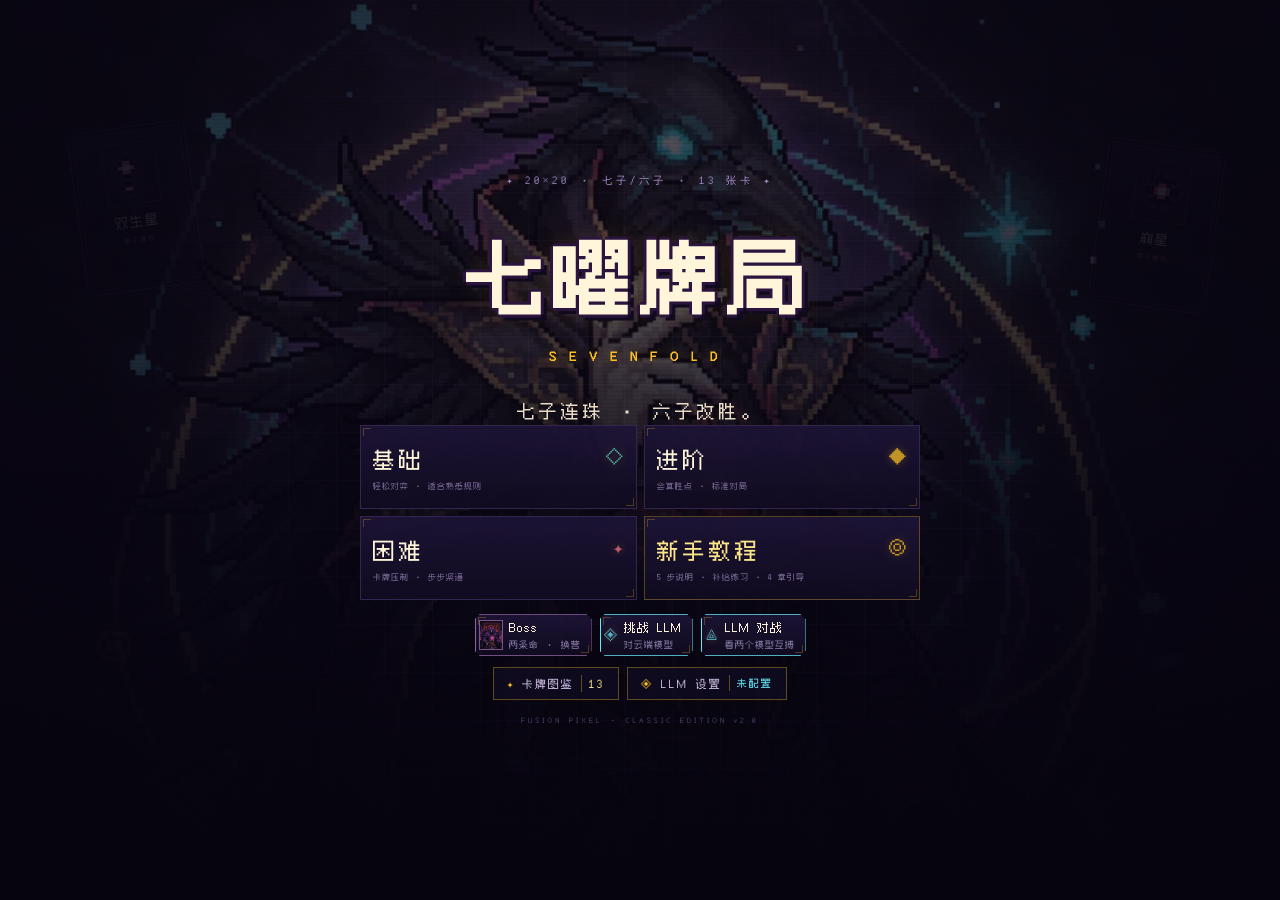
==== commit 3082d520: "升级到 v1.1：图标 / Boss 关 / LLM 对战 / 难度立绘 / 对战 BGM，并补上共同开发名单 - 图标：favicon 32/192 + apple-touch + 顶栏品牌图标（保" ====
--- a/index.html
+++ b/index.html
@@ -6,7 +6,9 @@
   <meta name="theme-color" content="#160a33">
   <meta name="description" content="七曜牌局简化版：20×20 七子棋、13 张卡牌、4 体力与亮紫色像素界面。">
   <title>七曜牌局 · 简化版</title>
-  <link rel="icon" href="assets/favicon.svg" type="image/svg+xml">
+  <link rel="icon" type="image/png" sizes="32x32" href="assets/favicon-32.png">
+  <link rel="icon" type="image/png" sizes="192x192" href="assets/favicon-192.png">
+  <link rel="apple-touch-icon" href="assets/apple-touch-icon.png">
   <link rel="stylesheet" href="styles.css">
 </head>
 <body>
@@ -21,17 +23,19 @@
 
     <header class="topbar">
       <div class="brand">
-        <span class="brand-sigil">✦</span>
+        <img class="brand-sigil" src="assets/favicon-192.png" alt="七曜牌局">
         <div class="brand-text">
           <strong>七曜牌局</strong>
           <span>SIMPLIFIED</span>
         </div>
       </div>
       <div class="turn-hud" id="turnHud">
+        <span class="mode-badge" id="modeBadge">进阶</span>
         <span class="turn-round" id="roundLabel">ROUND 01</span>
         <span class="turn-badge" id="turnBadge"><i></i>你的回合</span>
       </div>
       <div class="top-actions">
+        <button class="mini-btn" id="soundBtn" type="button" title="音乐/音效开关" aria-pressed="true">♪ 音乐</button>
         <button class="mini-btn" id="backBtn" type="button" title="返回标题">返回</button>
       </div>
     </header>
@@ -39,21 +43,22 @@
     <main class="battle" id="battle">
       <section class="opponent-strip" aria-label="对手信息">
         <div class="opp-identity">
-          <span class="opp-avatar" aria-hidden="true">✦</span>
+          <span class="opp-avatar" id="aiAvatar" aria-hidden="true">✦</span>
           <div>
             <b>墨鸦</b>
-            <small id="aiModeLabel">进阶</small>
+            <small id="aiModeLabel"></small>
           </div>
         </div>
         <div class="opp-stat"><span>手牌</span><b id="aiHandCount">4</b></div>
         <div class="opp-stat"><span>体力</span><b id="aiManaText">4/4</b></div>
         <div class="opp-stat"><span>胜利</span><b id="aiGoal">七子</b></div>
+        <div class="opp-stat boss-hp" id="bossHpBox" hidden><span>命</span><b id="bossHp">◆◆</b></div>
         <div class="opp-status" id="aiStatus">静静地等待</div>
       </section>
 
       <div class="tutorial-hud" id="tutorialHud" hidden>
         <div class="tutorial-top">
-          <span class="tutorial-tag">基础教程</span>
+          <span class="tutorial-tag">新手教程</span>
           <b id="tutorialTitle">界面 1 / 5 · 获胜目标</b>
           <span id="tutorialProgress">界面 1 / 5</span>
         </div>
@@ -117,7 +122,7 @@
       </section>
 
       <aside class="right-rail" aria-label="对手与记录">
-        <section class="opp-deck-panel">
+        <section class="opp-deck-panel" id="oppDeckPanel">
           <div class="opp-deck-head">
             <span>墨鸦手牌</span>
             <b id="aiRailCount">4</b>
@@ -173,6 +178,8 @@
         <div class="deco-card deco-c" data-card="ruin"><span>爆</span><b>崩星</b><small>棋子操作</small></div>
         <div class="deco-card deco-d" data-card="silence"><span>锁</span><b>封锁</b><small>特殊</small></div>
       </div>
+      <div class="title-art" id="titleArt" aria-hidden="true"></div>
+      <div class="title-scrim" aria-hidden="true"></div>
       <div class="title-content">
         <p class="title-kicker">✦ 20×20 · 七子/六子 · 13 张卡 ✦</p>
         <h1 class="title-logo">
@@ -180,7 +187,6 @@
           <span class="logo-en">SEVENFOLD</span>
         </h1>
         <p class="title-tagline">七子连珠 · 六子改胜。</p>
-        <p class="title-desc">4 点体力，13 张卡牌，一回合落一子。<br>默认七子连珠；「六子改胜」可把目标改为六子。</p>
 
         <div class="mode-grid" role="group" aria-label="选择模式">
           <button class="mode-btn" type="button" data-mode="easy">
@@ -200,13 +206,33 @@
           </button>
           <button class="mode-btn tutorial" type="button" id="tutorialBtn">
             <span class="mode-glyph">◎</span>
-            <b>基础教程</b>
+            <b>新手教程</b>
             <small>5 步说明 · 补给练习 · 4 章引导</small>
           </button>
         </div>
-        <button class="title-codex" id="codexBtn" type="button">
-          <span>✦</span> 卡牌图鉴 <b>13</b>
-        </button>
+
+        <div class="mode-sub" role="group" aria-label="进阶玩法">
+          <button class="mode-btn is-compact boss" type="button" data-mode="boss">
+            <img class="mode-thumb" src="assets/boss-card.png" alt="">
+            <span class="mode-sub-text"><b>Boss</b><small>两条命 · 换营</small></span>
+          </button>
+          <button class="mode-btn is-compact llm" type="button" data-mode="llm">
+            <span class="mode-glyph">◈</span>
+            <span class="mode-sub-text"><b>挑战 LLM</b><small>对云端模型</small></span>
+          </button>
+          <button class="mode-btn is-compact llm" type="button" data-mode="llmpk">
+            <span class="mode-glyph">⟁</span>
+            <span class="mode-sub-text"><b>LLM 对战</b><small>看两个模型互搏</small></span>
+          </button>
+        </div>
+        <div class="title-actions">
+          <button class="title-codex" id="codexBtn" type="button">
+            <span>✦</span> 卡牌图鉴 <b>13</b>
+          </button>
+          <button class="title-codex title-llm" id="llmSettingsBtn" type="button">
+            <span>◈</span> LLM 设置 <b id="llmSettingsState">未配置</b>
+          </button>
+        </div>
         <p class="title-footer">FUSION PIXEL · CLASSIC EDITION v2.0</p>
       </div>
     </div>
@@ -270,6 +296,18 @@
       </section>
     </div>
 
+    <div class="llm-error" id="llmError" hidden>
+      <div class="llm-error-box">
+        <p class="eyebrow">LLM 掉线</p>
+        <h3 id="llmErrorTitle">模型没有回应</h3>
+        <p id="llmErrorText"></p>
+        <div class="llm-error-actions">
+          <button type="button" id="llmRetryBtn">重试</button>
+          <button type="button" id="llmAbortBtn" class="ghost">结束对局</button>
+        </div>
+      </div>
+    </div>
+
     <div class="toast-layer" id="toastLayer" aria-live="assertive"></div>
   </div>
 
@@ -277,6 +315,7 @@
   <script src="js/engine.js"></script>
   <script src="js/ai.js"></script>
   <script src="js/sound.js"></script>
+  <script src="js/llm.js"></script>
   <script src="js/ui.js"></script>
 </body>
 </html>
--- a/styles.css
+++ b/styles.css
@@ -2385,3 +2385,220 @@
   .fx-idle small { font-size: 9px; }
   .fx-caption, .fx-ritual-label { font-size: 9px; }
 }
+
+/* ---------------- Boss 关 ---------------- */
+.mode-btn.boss { border-color: #f0abfc; }
+.mode-btn.boss .mode-glyph { color: #f0abfc; }
+.mode-btn.boss small { color: #e9c8ff; }
+
+.boss-hp b {
+  color: #ff5c8a;
+  letter-spacing: 2px;
+  font-size: 13px;
+}
+.opp-stat.boss-hp { border-color: rgba(255, 92, 138, 0.45); }
+
+/* ---------------- LLM 对战 ---------------- */
+.mode-btn.llm { border-color: #67e8f9; }
+.mode-btn.llm .mode-glyph { color: #67e8f9; }
+.mode-btn.llm small { color: #b6f3ff; }
+
+.title-llm { margin-top: 6px; }
+.title-llm b { color: #67e8f9; font-size: 10px; }
+
+.llm-form { display: grid; grid-template-columns: repeat(auto-fit, minmax(260px, 1fr)); gap: 14px; }
+.llm-seat {
+  border: 1px solid rgba(103, 232, 249, 0.28);
+  background: linear-gradient(180deg, rgba(20, 14, 40, 0.9), rgba(10, 8, 22, 0.9));
+  padding: 12px;
+  display: grid;
+  gap: 8px;
+}
+.llm-seat header { display: flex; flex-direction: column; gap: 2px; }
+.llm-seat header b { color: #efe6ff; letter-spacing: 1px; }
+.llm-seat header small { color: #8b7fa8; font-size: 11px; }
+.llm-field { display: grid; grid-template-columns: 72px 1fr; align-items: center; gap: 8px; font-size: 12px; color: #b9aecd; }
+.llm-field input, .llm-field select {
+  width: 100%;
+  padding: 6px 8px;
+  color: #efe6ff;
+  background: #120c24;
+  border: 1px solid #3a2d55;
+  font-family: inherit;
+  font-size: 12px;
+}
+.llm-field input:focus, .llm-field select:focus { outline: none; border-color: #67e8f9; }
+.llm-check { display: flex; align-items: center; gap: 6px; font-size: 11px; color: #b9aecd; }
+.llm-seat-actions { display: flex; align-items: center; gap: 8px; flex-wrap: wrap; }
+.llm-seat-actions button, .llm-form-actions button {
+  padding: 5px 10px;
+  font-family: inherit;
+  font-size: 12px;
+  color: #0b0716;
+  background: #67e8f9;
+  border: none;
+  cursor: pointer;
+}
+.llm-seat-actions button:disabled { opacity: 0.5; cursor: default; }
+.llm-status { font-size: 11px; color: #8b7fa8; }
+.llm-status.is-good { color: #7ef0b0; }
+.llm-status.is-bad { color: #ff6b8a; }
+.llm-warn { font-size: 11px; color: #ffd479; margin: 0 0 10px; line-height: 1.6; }
+.llm-note { font-size: 11px; color: #8b7fa8; margin: 10px 0; line-height: 1.6; }
+.llm-form-actions { display: flex; align-items: center; gap: 10px; }
+
+.llm-error {
+  position: fixed;
+  inset: 0;
+  z-index: 300;
+  display: grid;
+  place-items: center;
+  background: rgba(8, 5, 18, 0.78);
+  backdrop-filter: blur(3px);
+}
+.llm-error-box {
+  width: min(440px, 92vw);
+  padding: 20px;
+  border: 1px solid #ff6b8a;
+  background: #140d26;
+  box-shadow: 0 20px 60px rgba(0, 0, 0, 0.6);
+}
+.llm-error-box h3 { margin: 4px 0 10px; color: #ff6b8a; font-size: 16px; letter-spacing: 1px; }
+.llm-error-box p { margin: 0 0 8px; font-size: 12px; color: #d8cbe8; line-height: 1.7; white-space: pre-wrap; }
+.llm-error-actions { display: flex; gap: 10px; margin-top: 14px; }
+.llm-error-actions button {
+  padding: 7px 14px;
+  font-family: inherit;
+  font-size: 13px;
+  color: #0b0716;
+  background: #ff6b8a;
+  border: none;
+  cursor: pointer;
+}
+.llm-error-actions button.ghost { background: transparent; color: #d8cbe8; border: 1px solid #4a3a6a; }
+
+/* ---------------- 标题页：主模式 + 进阶玩法小组 ---------------- */
+.title-actions {
+  display: flex;
+  align-items: center;
+  justify-content: center;
+  gap: 8px;
+  margin-top: 11px;
+  flex-wrap: wrap;
+}
+.title-actions .title-codex { margin-top: 0; }
+
+.mode-sub {
+  display: flex;
+  flex-wrap: wrap;
+  justify-content: center;
+  gap: 8px;
+  margin-top: 14px;
+}
+.mode-btn.is-compact {
+  width: auto;
+  min-width: 0;
+  min-height: 0;
+  padding: 3px 10px 3px 3px;
+  display: flex;
+  align-items: center;
+  gap: 6px;
+  text-align: left;
+  clip-path: polygon(5px 0, calc(100% - 5px) 0, 100% 5px, 100% calc(100% - 5px), calc(100% - 5px) 100%, 5px 100%, 0 calc(100% - 5px), 0 5px);
+}
+.mode-btn.is-compact .mode-sub-text { display: flex; flex-direction: column; gap: 1px; }
+.mode-btn.is-compact .mode-sub-text b { font-size: 12px; letter-spacing: 1px; }
+.mode-btn.is-compact .mode-sub-text small { margin-top: 0; font-size: 9px; color: #8b7fa8; }
+.mode-btn.is-compact .mode-glyph { font-size: 14px; line-height: 1; }
+.mode-thumb {
+  width: 24px;
+  height: 30px;
+  object-fit: cover;
+  object-position: 50% 18%;
+  border: 1px solid rgba(240, 171, 252, 0.45);
+  filter: saturate(0.95);
+}
+.mode-btn.is-compact.boss { border-color: rgba(240, 171, 252, 0.55); }
+.mode-btn.is-compact.boss:hover .mode-thumb { filter: saturate(1.15) brightness(1.08); }
+
+/* Boss 模式的对局头像用墨鸦立绘 */
+.opp-avatar.is-boss {
+  background-image: url('assets/boss-face.png');
+  background-size: cover;
+  background-position: 50% 22%;
+  color: transparent;
+  border-color: rgba(240, 171, 252, 0.6);
+  box-shadow: 0 0 14px rgba(190, 90, 255, 0.45);
+}
+
+/* ---------------- 难度背景 / 图标品牌 / 难度徽章 / 墨鸦卡背 ---------------- */
+
+/* 顶栏品牌：金色方块换成应用图标，右边的「七曜牌局 / SIMPLIFIED」原样保留 */
+img.brand-sigil {
+  width: 34px;
+  height: 34px;
+  border-radius: 8px;
+  border: 1px solid rgba(251, 191, 36, 0.45);
+  box-shadow: 0 0 12px rgba(251, 191, 36, 0.22);
+  object-fit: cover;
+  display: block;
+  clip-path: none;      /* 图标自己有圆角金框，不要再切八角 */
+  background: none;
+}
+@media (max-width: 820px) {
+  img.brand-sigil { width: 26px; height: 26px; border-radius: 6px; }
+}
+@media (min-width: 1280px) {
+  img.brand-sigil { width: 42px; height: 42px; border-radius: 10px; }
+}
+
+/* 顶栏难度徽章 */
+.mode-badge {
+  padding: 3px 8px;
+  font-size: 10px;
+  letter-spacing: 2px;
+  color: #ffe9b8;
+  border: 1px solid rgba(251, 191, 36, 0.45);
+  background: rgba(251, 191, 36, 0.10);
+  white-space: nowrap;
+}
+.mode-badge.is-boss { color: #ffd0f5; border-color: rgba(240, 171, 252, 0.55); background: rgba(240, 171, 252, 0.12); }
+.mode-badge.is-llm { color: #b9f4ff; border-color: rgba(103, 232, 249, 0.5); background: rgba(103, 232, 249, 0.1); }
+
+/* 标题屏：难度立绘背景 + 压暗层 */
+.title-art {
+  position: absolute;
+  inset: 0;
+  background-image: var(--title-art, url('assets/bg/middle.webp'));
+  background-size: cover;
+  background-position: 50% 16%;
+  background-repeat: no-repeat;
+  opacity: 0.62;
+  filter: saturate(0.95) contrast(1.02);
+  transition: opacity 260ms linear, background-image 260ms linear;
+  z-index: 0;
+}
+.title-scrim {
+  position: absolute;
+  inset: 0;
+  z-index: 1;
+  background:
+    radial-gradient(120% 90% at 50% 8%, rgba(10, 6, 20, 0.15), rgba(8, 5, 18, 0.88) 62%, rgba(6, 4, 14, 0.97)),
+    linear-gradient(180deg, rgba(8, 5, 18, 0.55), rgba(8, 5, 18, 0.2) 40%, rgba(8, 5, 18, 0.92));
+}
+.title-screen::before { z-index: 2; }
+.title-screen::after { z-index: 3; }
+.title-content { z-index: 5; }
+
+/* 墨鸦手牌堆：最上面那张用当局限定难度立绘做卡背 */
+.opp-deck-stack i:nth-of-type(3) {
+  background-image:
+    linear-gradient(180deg, rgba(12, 6, 20, 0.15), rgba(12, 6, 20, 0.55)),
+    var(--card-art, url('assets/bg/middle.webp'));
+  background-size: cover;
+  background-position: 50% 22%;
+  border-color: #b03a5b;
+  box-shadow: inset 0 0 0 1px rgba(255, 160, 190, 0.22), 0 6px 18px rgba(0, 0, 0, 0.45);
+}
+.opp-deck-stack span { display: none; }
+.opp-deck-panel { --card-art: url('assets/bg/middle.webp'); }
